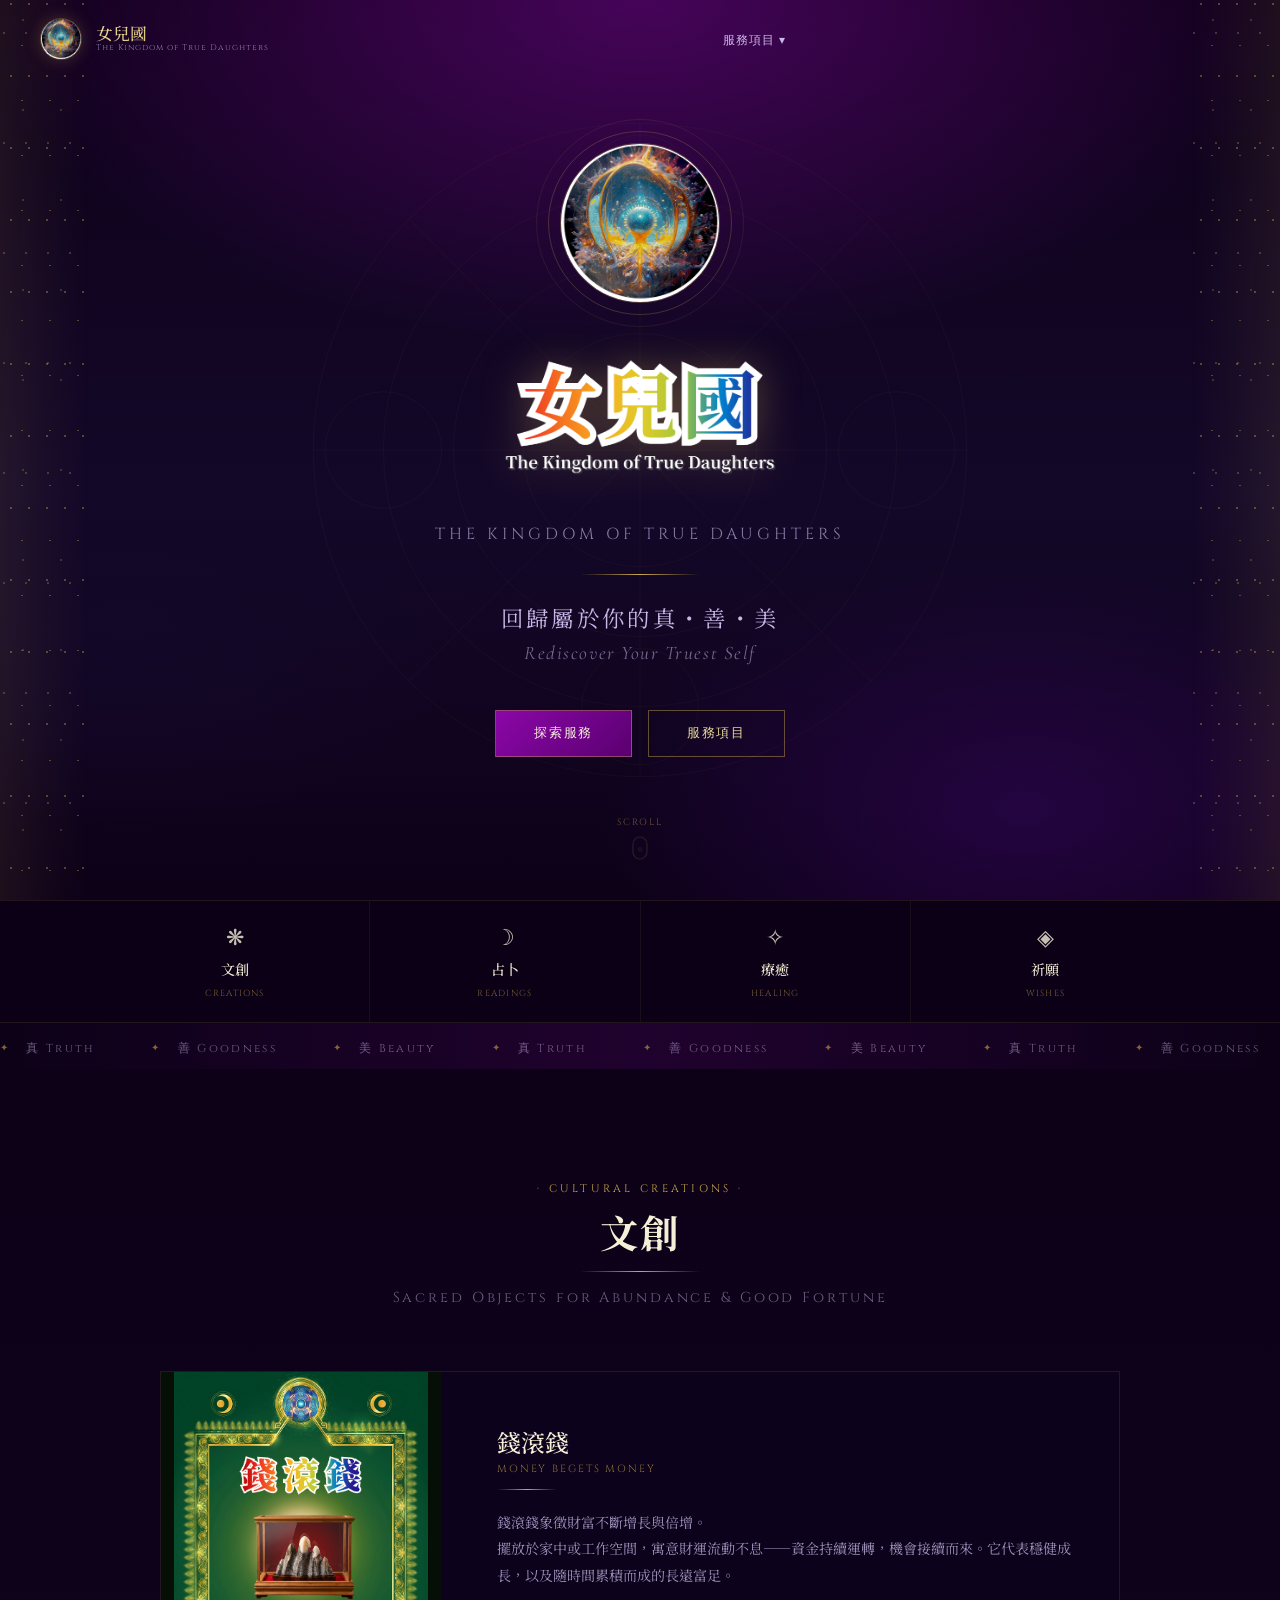
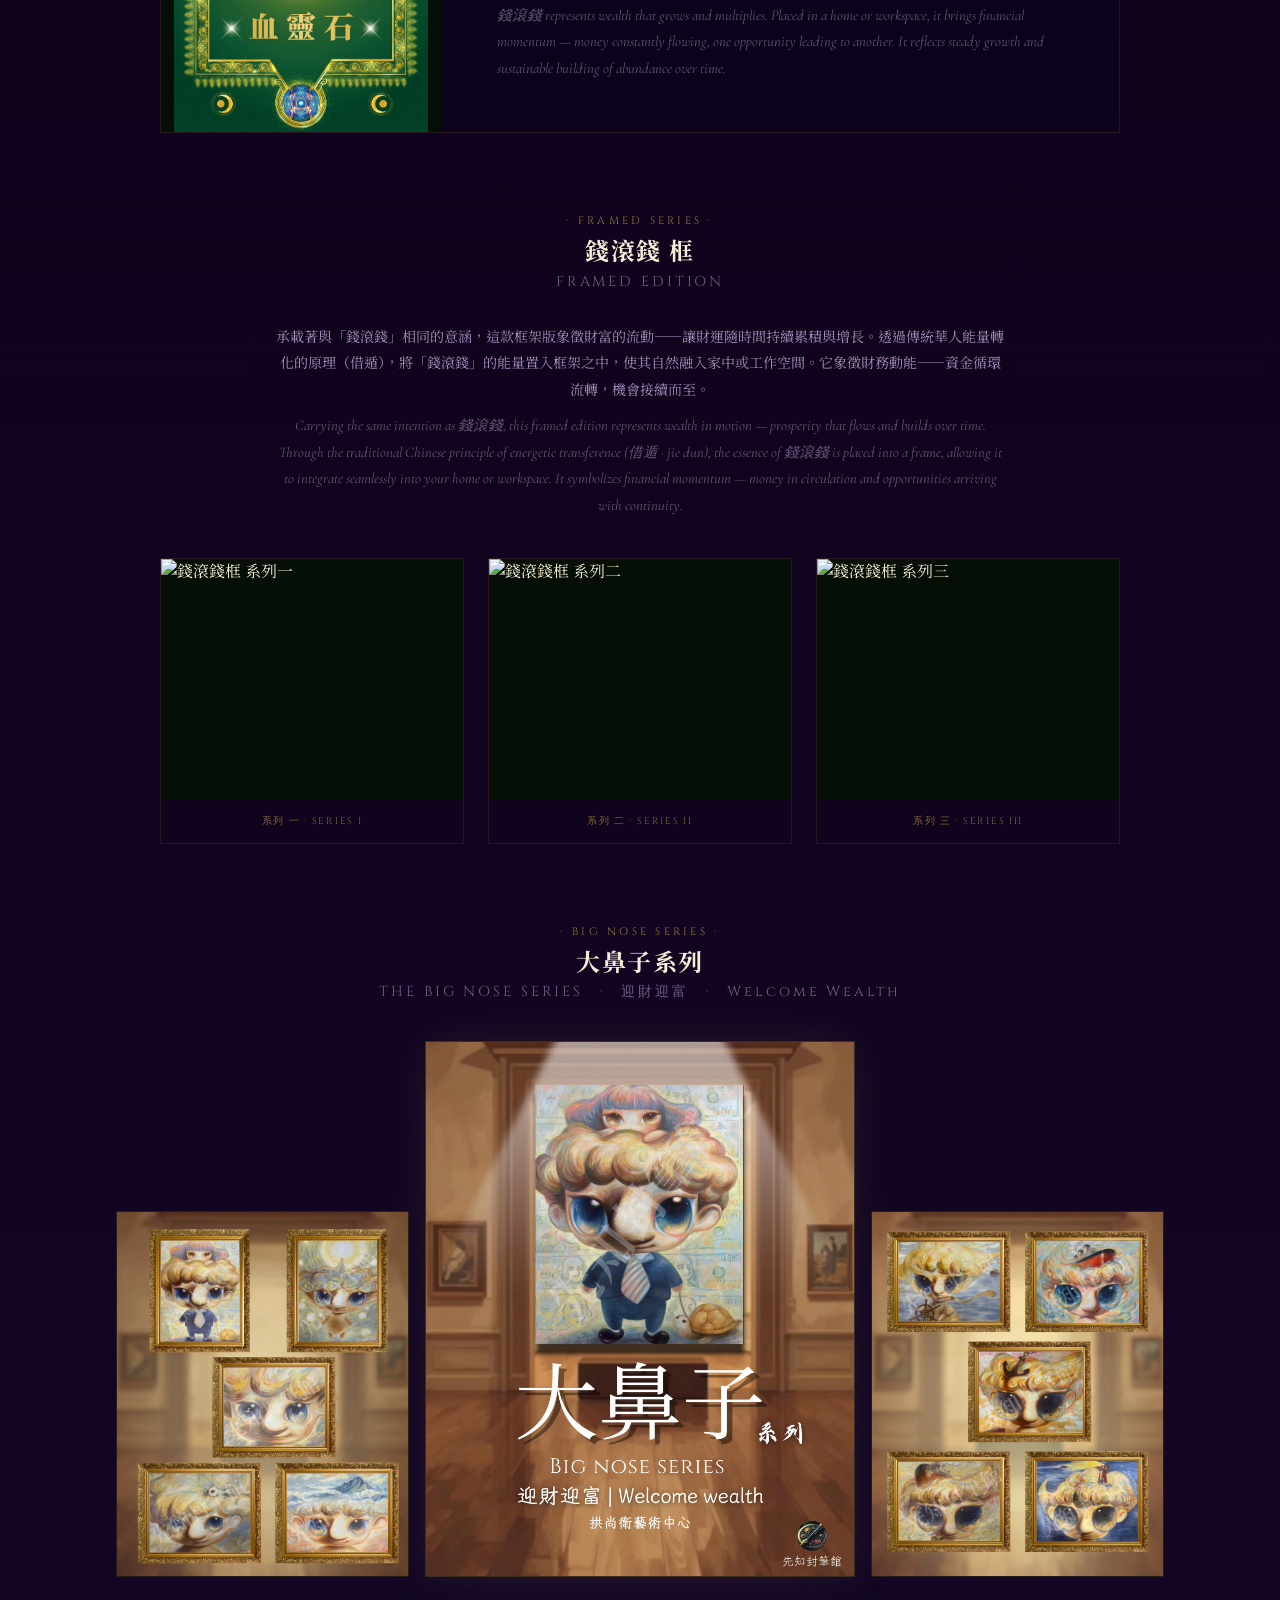
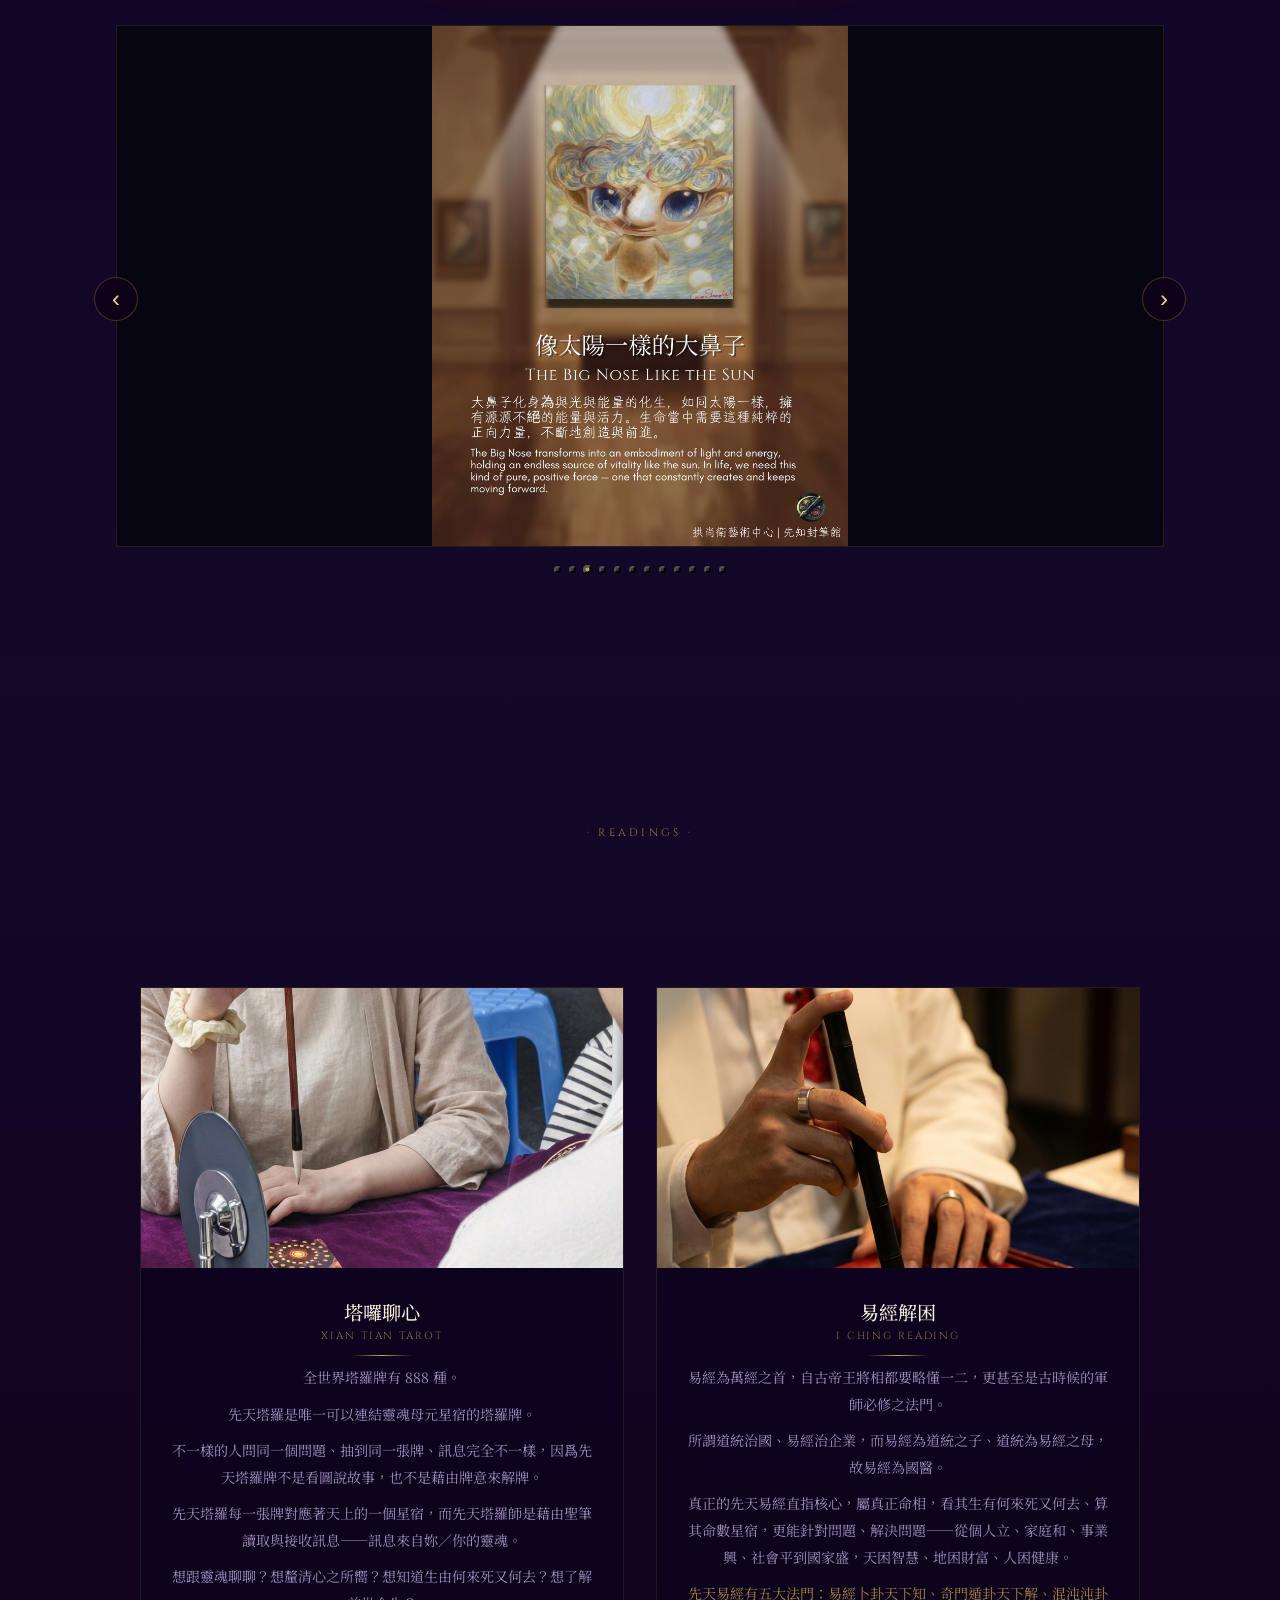
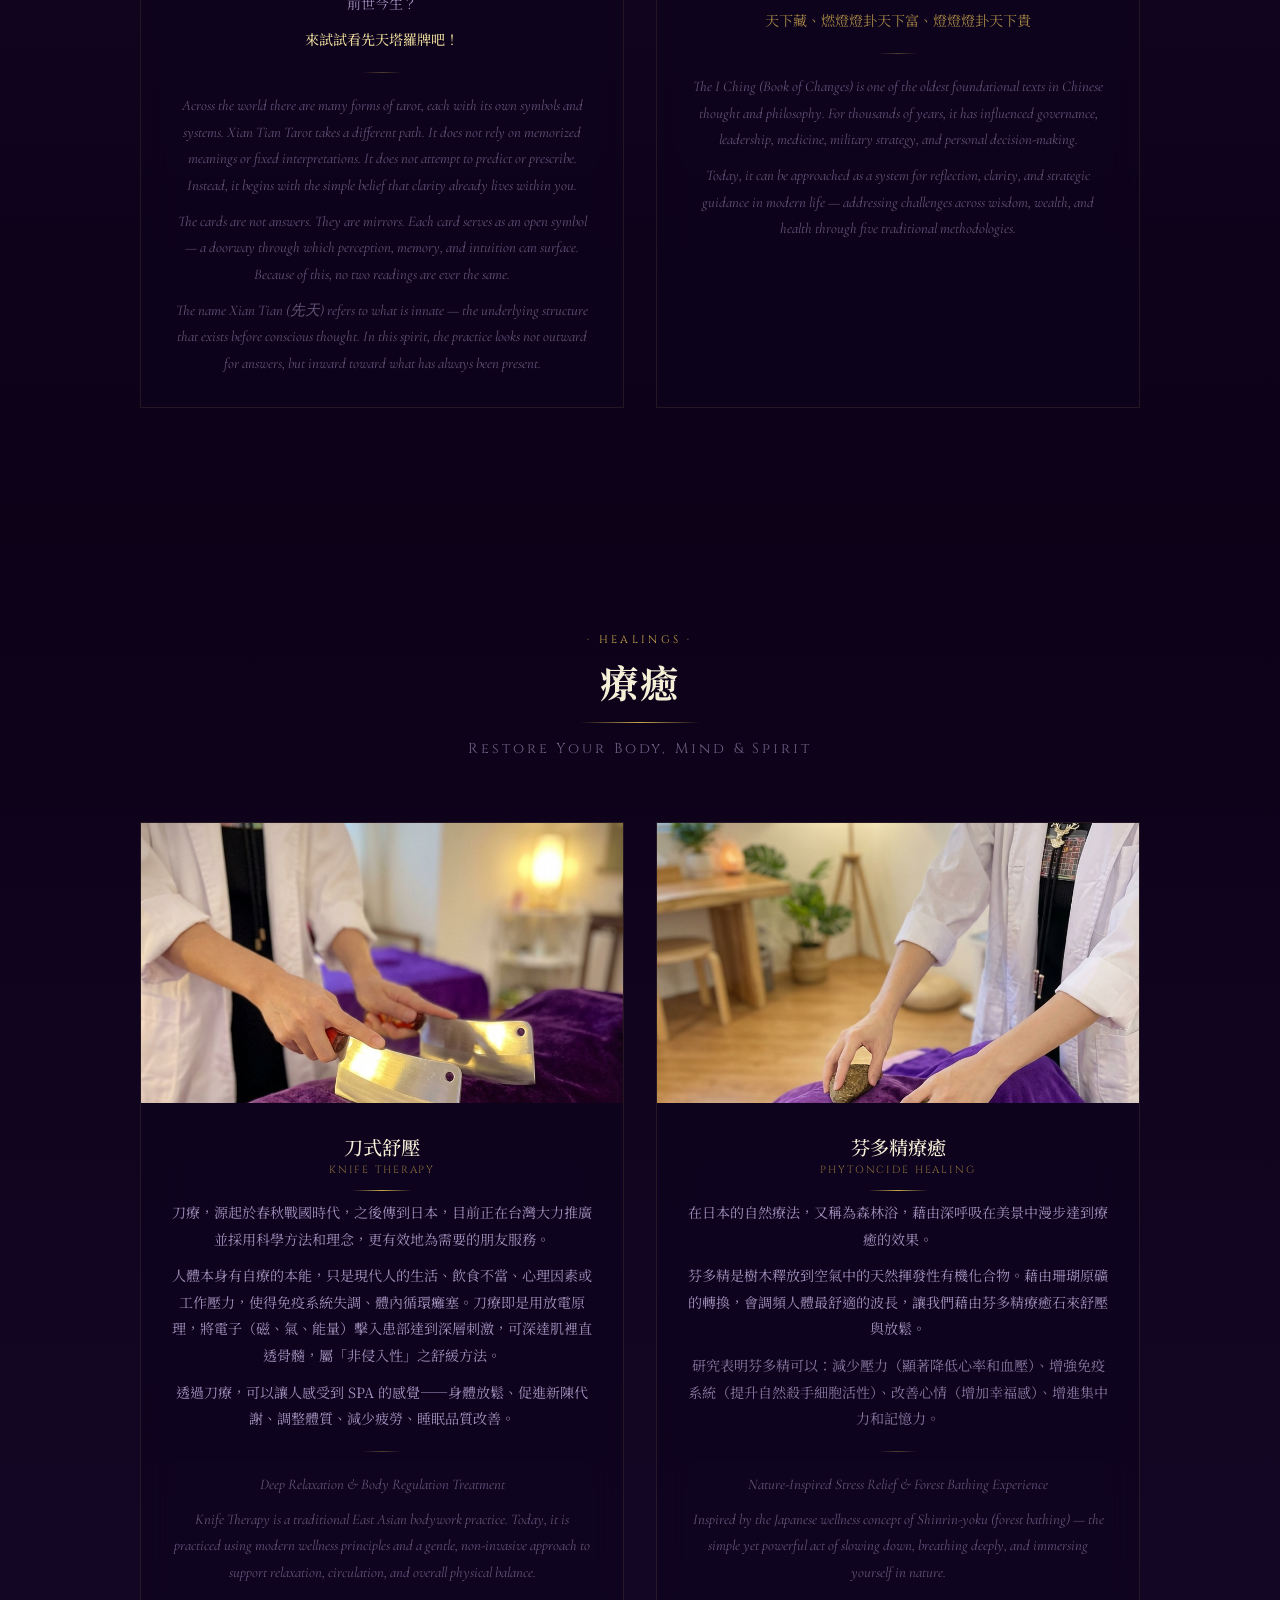
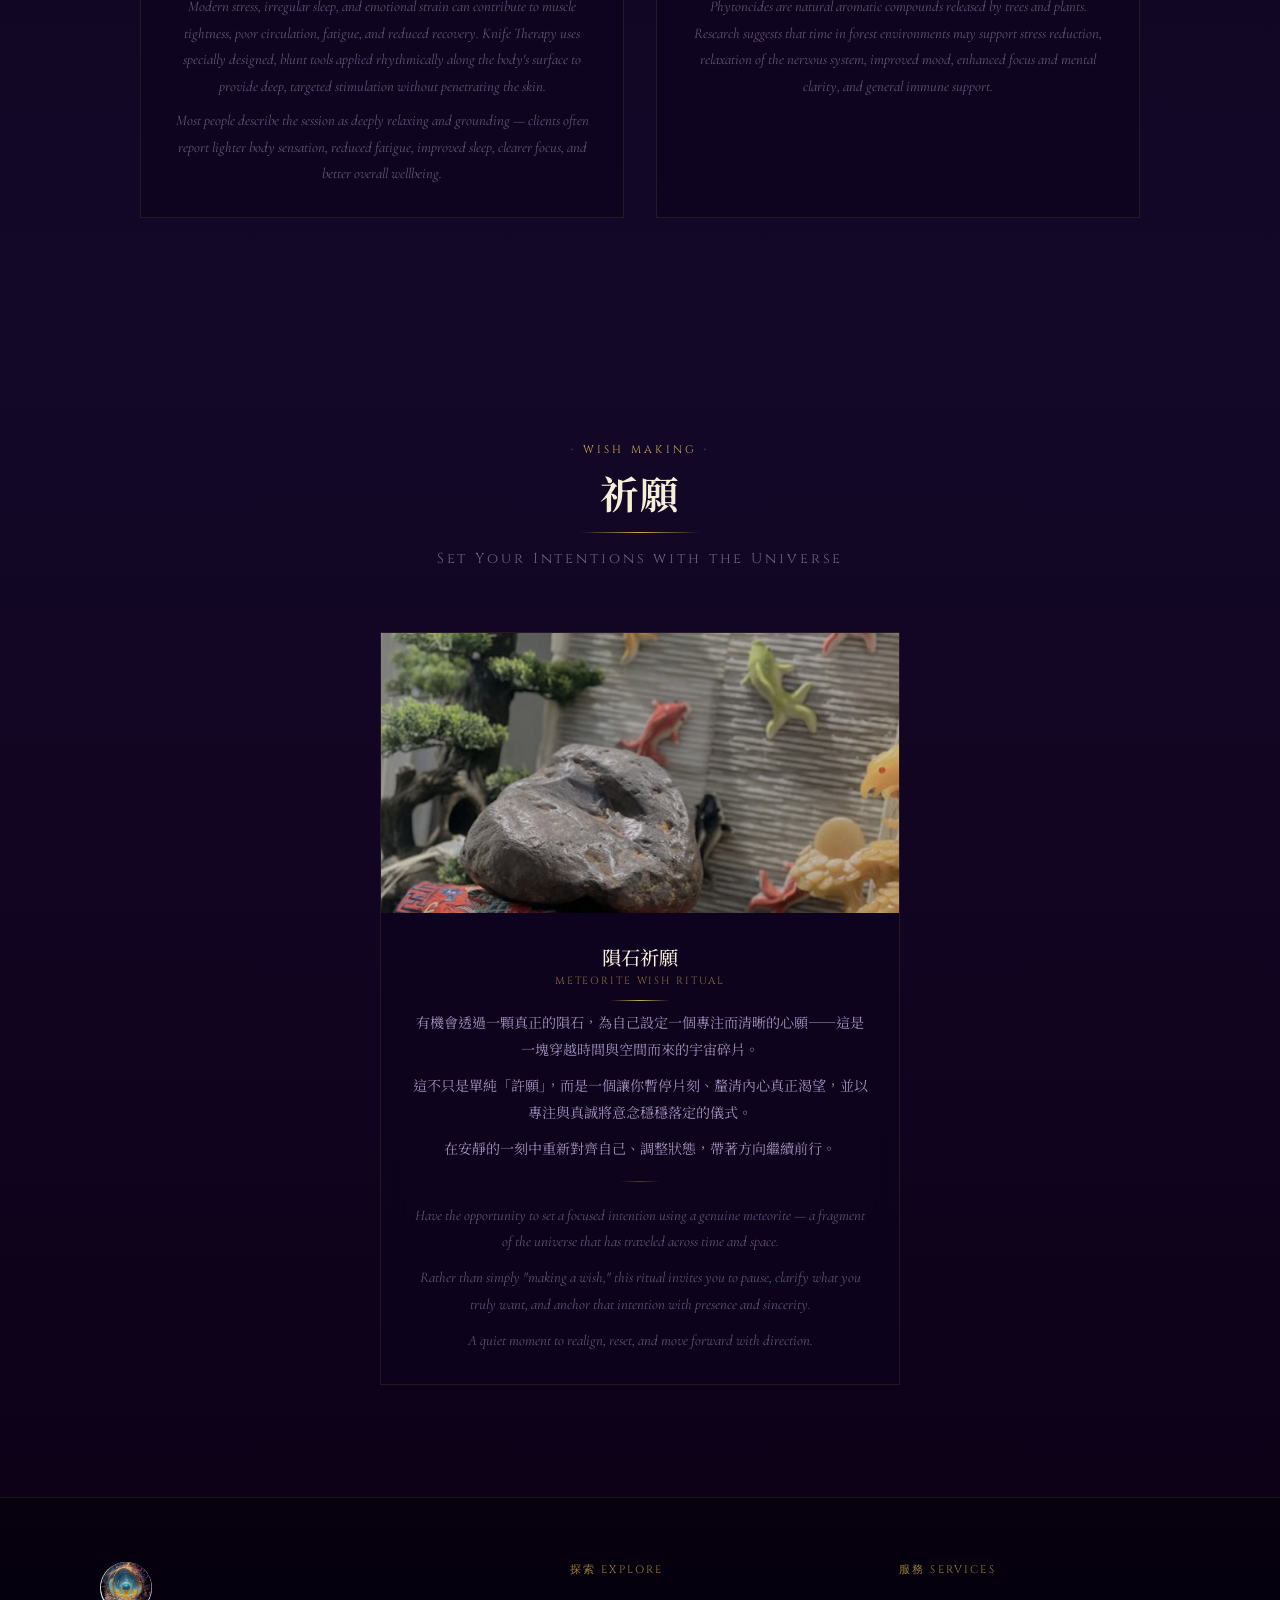
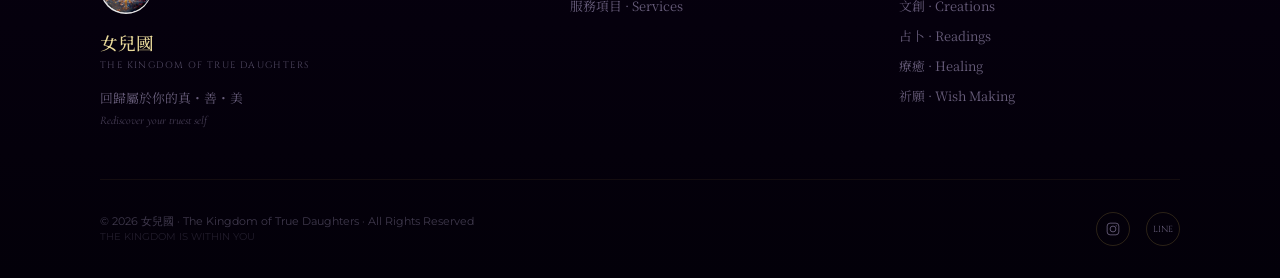
==== index.html @ ebf99407 "Initial commit — 女兒國 website v3 Single-page site with 文創, 占卜, 療癒, 祈願 sections. Includes brand assets" ====
<!DOCTYPE html>
<html lang="zh-Hant">
<head>
  <meta charset="UTF-8">
  <meta name="viewport" content="width=device-width, initial-scale=1.0">
  <title>女兒國 · The Kingdom of True Daughters</title>
  <meta name="description" content="女兒國 — 占卜・療癒・祈願・開運。回歸屬於你的真・善・美。">

  <link rel="preconnect" href="https://fonts.googleapis.com">
  <link rel="preconnect" href="https://fonts.gstatic.com" crossorigin>
  <link href="https://fonts.googleapis.com/css2?family=Cinzel:wght@400;600;700&family=Cormorant+Garamond:ital,wght@0,300;0,400;1,300;1,400;1,600&family=Montserrat:wght@300;400;500;600&family=Noto+Serif+TC:wght@300;400;500;700&display=swap" rel="stylesheet">

  <style>
    :root {
      --purple:     #8B07A8;
      --purple-dk:  #5A0070;
      --purple-mid: #2D0550;
      --gold:       #C9A84C;
      --gold-lt:    #E8D89A;
      --gold-glow:  #FFE066;
      --void:       #0D0118;
      --void-mid:   #140829;
      --void-lt:    #1E0F3A;
      --lavender:   #C9B8E8;
      --cream:      #F5EFD8;
    }
    *,*::before,*::after { box-sizing:border-box;margin:0;padding:0 }
    html { scroll-behavior:smooth }
    body { background:var(--void);color:var(--cream);font-family:'Montserrat','Noto Serif TC',sans-serif;overflow-x:hidden;-webkit-font-smoothing:antialiased }
    ::-webkit-scrollbar { width:5px }
    ::-webkit-scrollbar-track { background:var(--void) }
    ::-webkit-scrollbar-thumb { background:linear-gradient(to bottom,var(--purple),var(--gold));border-radius:3px }
    img { display:block;max-width:100% }
    a { color:inherit;text-decoration:none }

    /* ── TYPOGRAPHY ── */
    .f-cinzel    { font-family:'Cinzel',serif }
    .f-cormorant { font-family:'Cormorant Garamond',serif }
    .f-noto      { font-family:'Noto Serif TC',serif }
    .f-mont      { font-family:'Montserrat',sans-serif }

    .grad-gold {
      background:linear-gradient(135deg,#E8D89A 0%,#C9A84C 40%,#FFE066 70%,#C9A84C 100%);
      -webkit-background-clip:text;-webkit-text-fill-color:transparent;background-clip:text
    }

    /* ── DIVIDERS ── */
    .div-gold    { width:120px;height:1px;background:linear-gradient(90deg,transparent,var(--gold),transparent);margin:1rem auto }
    .div-gold-sm { width:60px;height:1px;background:linear-gradient(90deg,transparent,var(--gold),transparent);margin:.5rem auto }

    /* ── SCROLL REVEAL ── */
    .reveal { opacity:0;transform:translateY(28px);transition:opacity .75s ease,transform .75s ease }
    .reveal.vis { opacity:1;transform:none }
    .d1{transition-delay:.1s}.d2{transition-delay:.2s}.d3{transition-delay:.3s}
    .d4{transition-delay:.4s}.d5{transition-delay:.5s}

    /* ══════════════════════════════════
       NAVBAR
    ══════════════════════════════════ */
    #nav {
      position:fixed;top:0;left:0;right:0;z-index:200;
      padding:1.1rem 2.5rem;
      display:flex;align-items:center;justify-content:space-between;
      transition:background .4s,backdrop-filter .4s,border-color .4s;
      border-bottom:1px solid transparent
    }
    #nav.scrolled {
      background:rgba(13,1,24,.92);
      backdrop-filter:blur(22px);
      border-color:rgba(201,168,76,.18)
    }
    .nav-logo { display:flex;align-items:center;gap:.9rem }
    .nav-logo img.logo-mark {
      width:42px;height:42px;border-radius:50%;
      border:1px solid rgba(201,168,76,.35);
      box-shadow:0 0 16px rgba(201,168,76,.25);
      object-fit:cover
    }
    .nav-logo-text { display:flex;flex-direction:column;line-height:1.15 }
    .nav-logo-zh {
      font-family:'Noto Serif TC',serif;font-size:1.05rem;font-weight:500;
      background:linear-gradient(135deg,#E8D89A,#C9A84C);
      -webkit-background-clip:text;-webkit-text-fill-color:transparent;background-clip:text
    }
    .nav-logo-en { font-family:'Cinzel',serif;font-size:.52rem;letter-spacing:.12em;color:rgba(201,184,232,.65) }
    .nav-links { display:flex;align-items:center;gap:2.2rem }
    .nav-link {
      font-family:'Cinzel',serif;font-size:.72rem;letter-spacing:.1em;
      color:var(--lavender);position:relative;transition:color .3s
    }
    .nav-link::after {
      content:'';position:absolute;bottom:-3px;left:0;width:0;height:1px;
      background:var(--gold);transition:width .3s
    }
    .nav-link:hover { color:var(--gold-lt) }
    .nav-link:hover::after { width:100% }

    /* Dropdown */
    .nav-dropdown { position:relative }
    .nav-dropdown-menu {
      position:absolute;top:calc(100% + 1rem);left:50%;transform:translateX(-50%);
      background:rgba(13,1,24,.97);backdrop-filter:blur(24px);
      border:1px solid rgba(201,168,76,.18);
      padding:.6rem 0;min-width:200px;
      opacity:0;pointer-events:none;
      transition:opacity .25s,transform .25s;
      transform:translateX(-50%) translateY(-8px)
    }
    .nav-dropdown:hover .nav-dropdown-menu {
      opacity:1;pointer-events:all;
      transform:translateX(-50%) translateY(0)
    }
    .nav-dropdown-item {
      display:block;padding:.55rem 1.4rem;
      font-family:'Noto Serif TC',serif;font-size:.8rem;
      color:rgba(201,184,232,.7);
      transition:color .2s,background .2s
    }
    .nav-dropdown-item:hover { color:var(--gold-lt);background:rgba(201,168,76,.06) }
    .nav-dropdown-item .dd-en {
      font-family:'Cinzel',serif;font-size:.55rem;letter-spacing:.1em;
      color:rgba(201,168,76,.5);display:block;margin-top:.1rem
    }

    .nav-cta {
      font-family:'Cinzel',serif;font-size:.72rem;letter-spacing:.1em;
      border:1px solid rgba(201,168,76,.45);
      padding:.45rem 1.25rem;color:var(--gold-lt);
      transition:background .3s,box-shadow .3s
    }
    .nav-cta:hover { background:rgba(201,168,76,.12);box-shadow:0 0 18px rgba(201,168,76,.18) }
    .hamburger { display:none;flex-direction:column;gap:5px;cursor:pointer;padding:4px }
    .hamburger span { width:24px;height:1.5px;background:var(--lavender);transition:all .3s }
    .mobile-nav {
      display:none;position:fixed;inset:0;z-index:190;
      background:rgba(13,1,24,.97);backdrop-filter:blur(30px);
      flex-direction:column;align-items:center;justify-content:center;gap:2rem;
      opacity:0;transition:opacity .4s
    }
    .mobile-nav.open { opacity:1 }
    .mobile-nav .nav-link { font-size:1.05rem }

    /* ══════════════════════════════════
       HERO
    ══════════════════════════════════ */
    #hero {
      position:relative;min-height:100vh;
      display:flex;align-items:center;justify-content:center;
      overflow:hidden
    }
    #hero-canvas { position:absolute;inset:0;width:100%;height:100%;z-index:0 }
    .hero-bg {
      position:absolute;inset:0;z-index:1;
      background:
        radial-gradient(ellipse 80% 60% at 50% 0%,   rgba(139,7,168,.45) 0%,transparent 65%),
        radial-gradient(ellipse 60% 50% at 80% 90%,   rgba(45,5,80,.7)   0%,transparent 55%),
        radial-gradient(ellipse 50% 40% at 10% 70%,   rgba(20,8,41,.9)   0%,transparent 55%),
        linear-gradient(180deg,#0D0118 0%,#140829 55%,#0D0118 100%)
    }
    .hero-ring {
      position:absolute;inset:0;z-index:2;
      display:flex;align-items:center;justify-content:center;pointer-events:none
    }
    .hero-ring svg { opacity:.07;animation:slowRotate 60s linear infinite }
    @keyframes slowRotate { to { transform:rotate(360deg) } }

    .hero-content {
      position:relative;z-index:3;text-align:center;
      padding:2rem 1.5rem;max-width:800px
    }
    .hero-logo-wrap {
      position:relative;display:inline-block;
      margin-bottom:2rem;
      animation:float 7s ease-in-out infinite
    }
    @keyframes float { 0%,100%{transform:translateY(0)} 50%{transform:translateY(-14px)} }
    .hero-logo-wrap img.hero-orb {
      width:160px;height:160px;border-radius:50%;
      border:1px solid rgba(201,168,76,.35);
      object-fit:cover;
      animation:logoGlow 3.5s ease-in-out infinite alternate
    }
    @keyframes logoGlow {
      from { filter:drop-shadow(0 0 18px rgba(201,168,76,.4)) drop-shadow(0 0 40px rgba(139,7,168,.3)) }
      to   { filter:drop-shadow(0 0 40px rgba(201,168,76,.75)) drop-shadow(0 0 80px rgba(139,7,168,.5)) }
    }
    .hero-logo-ring {
      position:absolute;inset:-12px;border-radius:50%;
      border:1px solid rgba(201,168,76,.25);
      animation:ringPulse 3.5s ease-in-out infinite
    }
    .hero-logo-ring2 {
      position:absolute;inset:-24px;border-radius:50%;
      border:1px solid rgba(201,168,76,.1);
      animation:ringPulse 3.5s ease-in-out infinite .8s
    }
    @keyframes ringPulse {
      0%,100%{opacity:.4;transform:scale(1)}
      50%{opacity:1;transform:scale(1.03)}
    }

    /* Logo text image replacing typed text */
    .hero-logo-text-img {
      display:block;margin:0 auto 1rem;
      max-width:300px;width:90%;
      filter:drop-shadow(0 0 20px rgba(201,168,76,.35));
      animation:logoGlowImg 3.5s ease-in-out infinite alternate
    }
    @keyframes logoGlowImg {
      from { filter:drop-shadow(0 0 10px rgba(201,168,76,.3)) }
      to   { filter:drop-shadow(0 0 28px rgba(201,168,76,.65)) drop-shadow(0 0 50px rgba(139,7,168,.35)) }
    }

    .hero-en {
      font-family:'Cinzel',serif;font-size:clamp(.7rem,1.8vw,1rem);
      letter-spacing:.25em;color:rgba(201,184,232,.65);
      text-transform:uppercase;margin-bottom:1.8rem
    }
    .hero-divider { margin:0 auto 1.6rem }
    .hero-tagline-zh {
      font-family:'Noto Serif TC',serif;font-size:clamp(1rem,2.5vw,1.4rem);
      font-weight:400;color:var(--lavender);letter-spacing:.15em;margin-bottom:.5rem
    }
    .hero-tagline-en {
      font-family:'Cormorant Garamond',serif;font-style:italic;
      font-size:clamp(.9rem,2vw,1.2rem);
      color:rgba(201,184,232,.55);letter-spacing:.08em;margin-bottom:2.8rem
    }
    .hero-btns { display:flex;gap:1rem;justify-content:center;flex-wrap:wrap }
    .btn-primary {
      font-family:'Cinzel',serif;font-size:.8rem;letter-spacing:.12em;
      padding:.9rem 2.4rem;cursor:pointer;
      background:linear-gradient(135deg,var(--purple),var(--purple-dk));
      border:1px solid rgba(201,168,76,.4);color:var(--cream);
      position:relative;overflow:hidden;
      transition:box-shadow .3s,transform .2s
    }
    .btn-primary::before {
      content:'';position:absolute;inset:0;
      background:linear-gradient(135deg,rgba(201,168,76,.22),transparent);
      opacity:0;transition:opacity .3s
    }
    .btn-primary:hover::before { opacity:1 }
    .btn-primary:hover { box-shadow:0 0 35px rgba(139,7,168,.55),0 0 70px rgba(139,7,168,.2);transform:translateY(-2px) }
    .btn-outline {
      font-family:'Cinzel',serif;font-size:.8rem;letter-spacing:.12em;
      padding:.9rem 2.4rem;cursor:pointer;
      background:transparent;border:1px solid rgba(201,168,76,.45);color:var(--gold-lt);
      transition:background .3s,border-color .3s,box-shadow .3s,transform .2s
    }
    .btn-outline:hover {
      background:rgba(201,168,76,.1);border-color:rgba(201,168,76,.8);
      box-shadow:0 0 22px rgba(201,168,76,.2);transform:translateY(-2px)
    }
    .scroll-cue {
      position:absolute;bottom:2.5rem;left:50%;transform:translateX(-50%);z-index:3;
      display:flex;flex-direction:column;align-items:center;gap:.5rem;
      animation:scrollFade 2s ease-in-out infinite
    }
    @keyframes scrollFade { 0%,100%{opacity:.3;transform:translateX(-50%) translateY(0)} 50%{opacity:.8;transform:translateX(-50%) translateY(6px)} }
    .scroll-cue span { font-family:'Cinzel',serif;font-size:.58rem;letter-spacing:.2em;color:rgba(201,168,76,.5) }

    /* ══════════════════════════════════
       QUICK-JUMP NAV
    ══════════════════════════════════ */
    #quick-nav {
      background:rgba(13,1,24,.95);
      backdrop-filter:blur(20px);
      border-top:1px solid rgba(201,168,76,.12);
      border-bottom:1px solid rgba(201,168,76,.12);
      padding:0
    }
    .quick-nav-inner {
      display:flex;align-items:stretch;max-width:1080px;margin:0 auto;
    }
    .quick-nav-item {
      flex:1;display:flex;flex-direction:column;align-items:center;justify-content:center;
      padding:1.4rem 1rem;gap:.5rem;
      border-right:1px solid rgba(201,168,76,.08);
      transition:background .3s;cursor:pointer;
      position:relative;overflow:hidden
    }
    .quick-nav-item:last-child { border-right:none }
    .quick-nav-item::after {
      content:'';position:absolute;bottom:0;left:50%;transform:translateX(-50%);
      width:0;height:2px;background:var(--gold);transition:width .35s
    }
    .quick-nav-item:hover { background:rgba(201,168,76,.05) }
    .quick-nav-item:hover::after { width:60% }
    .qn-icon { font-size:1.4rem;opacity:.8 }
    .qn-zh {
      font-family:'Noto Serif TC',serif;font-size:.88rem;font-weight:500;
      color:var(--cream)
    }
    .qn-en {
      font-family:'Cinzel',serif;font-size:.55rem;letter-spacing:.14em;
      color:rgba(201,168,76,.55)
    }

    /* ══════════════════════════════════
       MARQUEE
    ══════════════════════════════════ */
    .marquee-wrap {
      overflow:hidden;
      background:linear-gradient(90deg,var(--void),rgba(139,7,168,.15),var(--void));
      padding:.85rem 0
    }
    .marquee-inner {
      display:inline-flex;gap:3.5rem;white-space:nowrap;
      animation:marquee 35s linear infinite
    }
    @keyframes marquee { 0%{transform:translateX(0)} 100%{transform:translateX(-50%)} }
    .marquee-item {
      font-family:'Cinzel',serif;font-size:.72rem;letter-spacing:.2em;
      color:rgba(201,184,232,.5);display:flex;align-items:center;gap:1rem
    }
    .marquee-item .m-star { color:var(--gold);opacity:.6;font-size:.65rem }

    /* ══════════════════════════════════
       SECTION HEADERS (shared)
    ══════════════════════════════════ */
    .section-label {
      font-family:'Cinzel',serif;font-size:.68rem;letter-spacing:.3em;
      color:var(--gold);opacity:.7;text-transform:uppercase;margin-bottom:.8rem
    }
    .section-zh {
      font-family:'Noto Serif TC',serif;font-weight:700;
      font-size:clamp(1.6rem,3.5vw,2.4rem);letter-spacing:.06em;
      color:var(--cream);line-height:1.2
    }
    .section-en {
      font-family:'Cinzel',serif;font-size:clamp(.75rem,1.5vw,.9rem);
      letter-spacing:.2em;color:rgba(201,184,232,.5);margin-top:.4rem
    }
    .section-desc {
      font-family:'Noto Serif TC',serif;font-size:1rem;line-height:1.9;
      color:rgba(201,184,232,.88);max-width:580px;margin:1.8rem auto 0
    }

    /* ══════════════════════════════════
       ABOUT / PHILOSOPHY
    ══════════════════════════════════ */
    #about {
      position:relative;padding:7rem 2rem;
      background:linear-gradient(180deg,var(--void) 0%,var(--void-mid) 50%,var(--void) 100%)
    }
    .phil-geo { position:absolute;inset:0;pointer-events:none;overflow:hidden;opacity:.04 }
    .phil-geo svg { width:100%;height:100% }
    .phil-pillars {
      display:grid;grid-template-columns:repeat(3,1fr);
      gap:2rem;max-width:960px;margin:4rem auto 0
    }
    .pillar {
      text-align:center;padding:2.5rem 1.8rem;
      background:rgba(20,8,41,.55);backdrop-filter:blur(18px);
      border:1px solid rgba(201,168,76,.12);
      transition:transform .35s,border-color .35s,box-shadow .35s
    }
    .pillar:hover {
      transform:translateY(-8px);
      border-color:rgba(201,168,76,.35);
      box-shadow:0 24px 60px rgba(139,7,168,.25),0 0 30px rgba(201,168,76,.08)
    }
    .pillar-char {
      font-family:'Noto Serif TC',serif;font-size:3.2rem;font-weight:700;
      background:linear-gradient(135deg,#E8D89A,#C9A84C,#FFE066);
      -webkit-background-clip:text;-webkit-text-fill-color:transparent;background-clip:text;
      margin-bottom:1rem;line-height:1
    }
    .pillar-zh { font-family:'Noto Serif TC',serif;font-size:1rem;font-weight:500;color:var(--cream);margin-bottom:.25rem }
    .pillar-en { font-family:'Cinzel',serif;font-size:.68rem;letter-spacing:.18em;color:rgba(201,168,76,.65);margin-bottom:1.2rem }
    .pillar-desc { font-family:'Noto Serif TC',serif;font-size:.9rem;line-height:1.85;color:rgba(201,184,232,.82) }

    /* ══════════════════════════════════
       SERVICES (Accordion)
    ══════════════════════════════════ */
    #services {
      padding:7rem 2rem;
      background:linear-gradient(180deg,var(--void) 0%,rgba(20,8,41,.7) 100%)
    }
    .services-grid {
      display:grid;grid-template-columns:repeat(2,1fr);
      gap:1.5rem;max-width:1000px;margin:4rem auto 0
    }
    .service-cat {
      background:rgba(14,4,30,.65);
      backdrop-filter:blur(20px);
      border:1px solid rgba(201,168,76,.12);
      overflow:hidden;
      transition:border-color .35s,box-shadow .35s
    }
    .service-cat.open { border-color:rgba(201,168,76,.3);box-shadow:0 20px 50px rgba(139,7,168,.2) }
    .service-cat-header {
      display:flex;align-items:center;gap:1.2rem;
      padding:1.8rem 2rem;cursor:pointer;
      transition:background .3s
    }
    .service-cat-header:hover { background:rgba(201,168,76,.04) }
    .service-cat-icon {
      width:54px;height:54px;flex-shrink:0;border-radius:50%;
      background:linear-gradient(135deg,rgba(139,7,168,.3),rgba(20,8,41,.8));
      border:1px solid rgba(201,168,76,.25);
      display:flex;align-items:center;justify-content:center;
      font-size:1.5rem;
      transition:transform .35s,box-shadow .35s
    }
    .service-cat.open .service-cat-icon { transform:scale(1.08);box-shadow:0 0 18px rgba(201,168,76,.25) }
    .service-cat-labels { flex:1 }
    .service-cat-zh { font-family:'Noto Serif TC',serif;font-size:1.1rem;font-weight:500;color:var(--cream);margin-bottom:.15rem }
    .service-cat-en { font-family:'Cinzel',serif;font-size:.62rem;letter-spacing:.15em;color:rgba(201,168,76,.6) }
    .service-arrow {
      font-size:.8rem;color:rgba(201,168,76,.5);
      transition:transform .35s
    }
    .service-cat.open .service-arrow { transform:rotate(180deg) }
    .service-cat-body {
      max-height:0;overflow:hidden;
      transition:max-height .45s cubic-bezier(.4,0,.2,1),padding .35s
    }
    .service-cat.open .service-cat-body { max-height:600px }
    .service-cat-body-inner {
      padding:0 2rem 2rem;
      border-top:1px solid rgba(201,168,76,.08)
    }
    .service-items { display:flex;flex-direction:column;gap:1.1rem;padding-top:1.4rem }
    .service-item {
      display:flex;align-items:flex-start;gap:1rem;
      padding:1.1rem 1.2rem;
      background:rgba(20,8,41,.5);
      border:1px solid rgba(201,168,76,.07);
      transition:border-color .3s,transform .3s
    }
    .service-item:hover { border-color:rgba(201,168,76,.2);transform:translateX(4px) }
    .service-item-dot {
      width:8px;height:8px;border-radius:50%;
      background:var(--gold);opacity:.6;margin-top:.35rem;flex-shrink:0
    }
    .service-item-zh { font-family:'Noto Serif TC',serif;font-size:.92rem;font-weight:500;color:var(--cream);margin-bottom:.2rem }
    .service-item-en { font-family:'Cinzel',serif;font-size:.58rem;letter-spacing:.12em;color:rgba(201,168,76,.55);margin-bottom:.5rem }
    .service-item-desc { font-family:'Noto Serif TC',serif;font-size:.8rem;line-height:1.8;color:rgba(201,184,232,.65) }

    /* ══════════════════════════════════
       EVENTS SECTION
    ══════════════════════════════════ */
    #events {
      padding:7rem 2rem;
      background:linear-gradient(180deg,rgba(13,1,24,1) 0%,rgba(20,8,41,.8) 100%)
    }
    .events-grid {
      display:grid;grid-template-columns:repeat(3,1fr);
      gap:1.5rem;max-width:1080px;margin:4rem auto 0
    }
    .event-card {
      background:rgba(20,8,41,.55);backdrop-filter:blur(18px);
      border:1px solid rgba(201,168,76,.12);overflow:hidden;
      transition:transform .35s,border-color .35s,box-shadow .35s
    }
    .event-card:hover { transform:translateY(-8px);border-color:rgba(201,168,76,.36);box-shadow:0 24px 60px rgba(139,7,168,.25) }
    .event-img {
      height:180px;position:relative;overflow:hidden;
      display:flex;align-items:center;justify-content:center
    }
    .event-img-bg { position:absolute;inset:0;transition:transform .5s ease }
    .event-card:hover .event-img-bg { transform:scale(1.06) }
    .event-img-overlay {
      position:absolute;inset:0;
      background:linear-gradient(180deg,transparent 40%,rgba(13,1,24,.9) 100%)
    }
    .event-date-badge {
      position:absolute;top:1rem;left:1rem;z-index:2;
      background:rgba(139,7,168,.75);backdrop-filter:blur(10px);
      border:1px solid rgba(201,168,76,.3);
      padding:.4rem .8rem;text-align:center
    }
    .event-date-day { font-family:'Cinzel',serif;font-size:1.4rem;font-weight:700;color:var(--gold-lt);line-height:1 }
    .event-date-mon { font-family:'Cinzel',serif;font-size:.58rem;letter-spacing:.15em;color:rgba(201,184,232,.8) }
    .event-tag {
      position:absolute;top:1rem;right:1rem;z-index:2;
      background:rgba(201,168,76,.2);backdrop-filter:blur(10px);
      border:1px solid rgba(201,168,76,.35);
      font-family:'Cinzel',serif;font-size:.58rem;letter-spacing:.1em;
      color:var(--gold-lt);padding:.3rem .7rem
    }
    .event-body { padding:1.5rem }
    .event-zh { font-family:'Noto Serif TC',serif;font-size:1rem;font-weight:500;color:var(--cream);margin-bottom:.2rem }
    .event-en { font-family:'Cinzel',serif;font-size:.62rem;letter-spacing:.12em;color:rgba(201,168,76,.6);margin-bottom:.9rem }
    .event-detail { font-family:'Noto Serif TC',serif;font-size:.8rem;color:rgba(201,184,232,.6);line-height:1.7;margin-bottom:1.2rem }
    .event-meta { display:flex;align-items:center;justify-content:space-between }
    .event-type { font-family:'Cinzel',serif;font-size:.6rem;letter-spacing:.12em;color:var(--gold);opacity:.7 }
    .event-register {
      font-family:'Cinzel',serif;font-size:.62rem;letter-spacing:.1em;
      color:var(--gold-lt);border:1px solid rgba(201,168,76,.35);padding:.35rem .9rem;
      transition:background .3s,box-shadow .3s
    }
    .event-register:hover { background:rgba(201,168,76,.12);box-shadow:0 0 14px rgba(201,168,76,.15) }

    /* ══════════════════════════════════
       WISDOM LIBRARY
    ══════════════════════════════════ */
    #library {
      padding:7rem 2rem;
      background:linear-gradient(180deg,var(--void) 0%,var(--void-mid) 100%)
    }
    .library-grid {
      display:grid;grid-template-columns:repeat(3,1fr);
      gap:1.5rem;max-width:1080px;margin:4rem auto 0
    }
    .article-card {
      background:rgba(14,4,30,.65);backdrop-filter:blur(18px);
      border:1px solid rgba(201,168,76,.1);overflow:hidden;
      transition:transform .35s,border-color .35s,box-shadow .35s
    }
    .article-card:hover { transform:translateY(-8px);border-color:rgba(201,168,76,.35);box-shadow:0 24px 60px rgba(139,7,168,.22) }
    .article-img { height:160px;position:relative;overflow:hidden }
    .article-img-bg { position:absolute;inset:0;transition:transform .5s }
    .article-card:hover .article-img-bg { transform:scale(1.06) }
    .article-overlay {
      position:absolute;inset:0;
      background:linear-gradient(180deg,transparent 30%,rgba(13,1,24,.85) 100%)
    }
    .article-cat {
      position:absolute;bottom:.8rem;left:.9rem;z-index:2;
      font-family:'Cinzel',serif;font-size:.58rem;letter-spacing:.12em;
      color:var(--gold);border-left:2px solid var(--gold);padding-left:.5rem
    }
    .article-body { padding:1.4rem }
    .article-zh { font-family:'Noto Serif TC',serif;font-size:.95rem;font-weight:500;color:var(--cream);margin-bottom:.2rem;line-height:1.4 }
    .article-en { font-family:'Cinzel',serif;font-size:.6rem;letter-spacing:.1em;color:rgba(201,168,76,.55);margin-bottom:.8rem }
    .article-excerpt { font-family:'Noto Serif TC',serif;font-size:.8rem;line-height:1.78;color:rgba(201,184,232,.6);margin-bottom:1.1rem }
    .article-footer { display:flex;align-items:center;justify-content:space-between }
    .article-date { font-family:'Montserrat',sans-serif;font-size:.65rem;color:rgba(201,184,232,.4) }
    .article-read {
      font-family:'Cinzel',serif;font-size:.62rem;letter-spacing:.1em;
      color:var(--gold);display:flex;align-items:center;gap:.3rem;transition:gap .3s
    }
    .article-card:hover .article-read { gap:.6rem }

    /* ══════════════════════════════════
       TESTIMONIALS
    ══════════════════════════════════ */
    #community {
      padding:7rem 2rem;
      background:linear-gradient(180deg,var(--void-mid) 0%,var(--void) 100%);
      position:relative;overflow:hidden
    }
    .community-bg-glow {
      position:absolute;top:50%;left:50%;transform:translate(-50%,-50%);
      width:800px;height:800px;border-radius:50%;
      background:radial-gradient(circle,rgba(139,7,168,.12) 0%,transparent 70%);
      pointer-events:none
    }
    .testimonials {
      display:grid;grid-template-columns:repeat(2,1fr);
      gap:2rem;max-width:900px;margin:4rem auto 0
    }
    .testi-card {
      padding:2.5rem;
      background:rgba(20,8,41,.6);backdrop-filter:blur(20px);
      border:1px solid rgba(201,168,76,.1);position:relative
    }
    .testi-quote {
      position:absolute;top:1.2rem;left:1.5rem;
      font-family:'Cormorant Garamond',serif;font-size:5rem;
      color:rgba(201,168,76,.15);line-height:1;pointer-events:none
    }
    .testi-text { font-family:'Noto Serif TC',serif;font-size:.9rem;line-height:1.9;color:rgba(201,184,232,.8);margin-bottom:1.5rem;position:relative;z-index:1 }
    .testi-author { display:flex;align-items:center;gap:.8rem }
    .testi-dot { width:28px;height:28px;border-radius:50%;background:linear-gradient(135deg,var(--purple),var(--gold));opacity:.6 }
    .testi-name { font-family:'Noto Serif TC',serif;font-size:.85rem;color:var(--gold-lt) }
    .testi-role { font-family:'Cinzel',serif;font-size:.6rem;letter-spacing:.1em;color:rgba(201,184,232,.45) }
    .community-cta {
      text-align:center;margin-top:4rem;
      padding:3.5rem 2.5rem;max-width:600px;margin-left:auto;margin-right:auto;
      background:rgba(20,8,41,.6);
      border:1px solid rgba(201,168,76,.2);
      box-shadow:0 0 60px rgba(139,7,168,.12)
    }
    .community-cta-zh { font-family:'Noto Serif TC',serif;font-size:1.3rem;font-weight:500;color:var(--cream);margin-bottom:.4rem }
    .community-cta-en { font-family:'Cormorant Garamond',serif;font-style:italic;font-size:1rem;color:rgba(201,184,232,.55);margin-bottom:1.8rem }

    /* ══════════════════════════════════
       NEWSLETTER
    ══════════════════════════════════ */
    #newsletter {
      padding:7rem 2rem 9rem;
      background:linear-gradient(180deg,var(--void) 0%,#06000F 100%)
    }
    .newsletter-box {
      max-width:600px;margin:0 auto;text-align:center;
      padding:3.5rem 3rem;
      background:rgba(20,8,41,.7);backdrop-filter:blur(20px);
      border:1px solid rgba(201,168,76,.18)
    }
    .newsletter-icon { font-size:2.2rem;margin-bottom:1.2rem;opacity:.8 }
    .nl-form { display:flex;gap:0;margin-top:2rem }
    .nl-input {
      flex:1;background:rgba(13,1,24,.8);
      border:1px solid rgba(201,168,76,.25);border-right:none;
      color:var(--cream);padding:.85rem 1.3rem;
      font-family:'Montserrat',sans-serif;font-size:.82rem;
      outline:none;transition:border-color .3s
    }
    .nl-input::placeholder { color:rgba(201,184,232,.35) }
    .nl-input:focus { border-color:rgba(201,168,76,.55) }
    .nl-btn {
      font-family:'Cinzel',serif;font-size:.72rem;letter-spacing:.1em;
      padding:.85rem 1.6rem;cursor:pointer;
      background:linear-gradient(135deg,var(--purple),var(--purple-dk));
      border:1px solid rgba(201,168,76,.4);color:var(--gold-lt);
      transition:box-shadow .3s,background .3s
    }
    .nl-btn:hover { box-shadow:0 0 25px rgba(139,7,168,.5) }
    .nl-note { font-family:'Noto Serif TC',serif;font-size:.75rem;color:rgba(201,184,232,.35);margin-top:1rem }

    /* ══════════════════════════════════
       FOOTER
    ══════════════════════════════════ */
    footer {
      background:linear-gradient(180deg,#06000F 0%,#030009 100%);
      border-top:1px solid rgba(201,168,76,.12);
      padding:4rem 2rem 2rem
    }
    .footer-inner { max-width:1080px;margin:0 auto }
    .footer-top {
      display:grid;grid-template-columns:1.5fr 1fr 1fr;
      gap:3rem;padding-bottom:3rem;
      border-bottom:1px solid rgba(201,168,76,.08)
    }
    .footer-brand img.f-logo { width:52px;height:52px;border-radius:50%;margin-bottom:1rem;opacity:.9;object-fit:cover }
    .footer-brand-zh { font-family:'Noto Serif TC',serif;font-size:1.1rem;font-weight:500;color:var(--gold-lt);margin-bottom:.25rem }
    .footer-brand-en { font-family:'Cinzel',serif;font-size:.58rem;letter-spacing:.15em;color:rgba(201,184,232,.4);margin-bottom:1rem }
    .footer-tagline { font-family:'Noto Serif TC',serif;font-size:.8rem;color:rgba(201,184,232,.5);line-height:1.7 }
    .footer-col-title { font-family:'Cinzel',serif;font-size:.68rem;letter-spacing:.2em;color:var(--gold);opacity:.75;margin-bottom:1.2rem }
    .footer-links { display:flex;flex-direction:column;gap:.7rem }
    .footer-link { font-family:'Noto Serif TC',serif;font-size:.8rem;color:rgba(201,184,232,.5);transition:color .3s }
    .footer-link:hover { color:var(--gold-lt) }
    .footer-bottom {
      display:flex;align-items:center;justify-content:space-between;
      padding-top:2rem;flex-wrap:wrap;gap:1rem
    }
    .footer-copy { font-family:'Montserrat',sans-serif;font-size:.68rem;color:rgba(201,184,232,.3) }
    .footer-socials { display:flex;gap:1rem }
    .social-btn {
      width:34px;height:34px;border-radius:50%;
      border:1px solid rgba(201,168,76,.2);
      display:flex;align-items:center;justify-content:center;
      color:rgba(201,184,232,.5);font-size:.8rem;
      transition:border-color .3s,color .3s,box-shadow .3s
    }
    .social-btn:hover { border-color:rgba(201,168,76,.55);color:var(--gold-lt);box-shadow:0 0 12px rgba(201,168,76,.2) }

    /* ══════════════════════════════════
       RESPONSIVE
    ══════════════════════════════════ */
    @media (max-width:900px) {
      .phil-pillars { grid-template-columns:1fr }
      .services-grid { grid-template-columns:1fr }
      .events-grid { grid-template-columns:1fr }
      .library-grid { grid-template-columns:1fr }
      .testimonials { grid-template-columns:1fr }
      .footer-top { grid-template-columns:1fr 1fr }
      .nav-links { display:none }
      .hamburger { display:flex }
      .mobile-nav { display:flex }
      .quick-nav-inner { flex-wrap:wrap }
      .quick-nav-item { flex:1 1 45%;border-right:none;border-bottom:1px solid rgba(201,168,76,.08) }
    }
    @media (max-width:580px) {
      .footer-top { grid-template-columns:1fr }
      .nl-form { flex-direction:column }
      .nl-input { border-right:1px solid rgba(201,168,76,.25) }
      .hero-logo-wrap img.hero-orb { width:130px;height:130px }
      #nav { padding:1rem 1.2rem }
      .hero-logo-text-img { max-width:220px }
      .quick-nav-item { flex:1 1 100% }
    }

    /* ══════════════════════════════════
       SIDE GOLD ACCENTS
    ══════════════════════════════════ */
    .side-accent {
      position:fixed;top:0;width:90px;height:100vh;
      z-index:5;pointer-events:none;overflow:hidden
    }
    .side-accent-left  { left:0 }
    .side-accent-right { right:0 }
    .side-accent-left::before {
      content:'';position:absolute;inset:0;
      background:linear-gradient(to right,rgba(201,168,76,.09) 0%,rgba(201,168,76,.04) 50%,transparent 100%);
      animation:sideShimmer 5s ease-in-out infinite
    }
    .side-accent-right::before {
      content:'';position:absolute;inset:0;
      background:linear-gradient(to left,rgba(201,168,76,.09) 0%,rgba(201,168,76,.04) 50%,transparent 100%);
      animation:sideShimmer 5s ease-in-out infinite 2.5s
    }
    /* Scrolling glitter dots */
    .side-accent-left::after,.side-accent-right::after {
      content:'';position:absolute;
      top:0;left:0;right:0;height:300%;
      background-image:
        radial-gradient(circle,rgba(201,168,76,.55) 1px,transparent 1px),
        radial-gradient(circle,rgba(255,224,102,.4) 1.5px,transparent 1.5px),
        radial-gradient(circle,rgba(201,168,76,.35) 1px,transparent 1px),
        radial-gradient(circle,rgba(255,224,102,.3) 1px,transparent 1px);
      background-size:28px 55px, 18px 72px, 38px 90px, 22px 110px;
      background-position:8px 18px, 20px 40px, 4px 65px, 15px 88px;
      animation:sideParticles 10s linear infinite;opacity:.7
    }
    .side-accent-right::after { animation-delay:5s }
    @keyframes sideShimmer {
      0%,100%{opacity:.55} 50%{opacity:1}
    }
    @keyframes sideParticles {
      0%{transform:translateY(0)} 100%{transform:translateY(-33.333%)}
    }

    /* ══════════════════════════════════
       SERVICE PICTURE CARDS
    ══════════════════════════════════ */
    #services {
      padding:7rem 2rem;
      background:linear-gradient(180deg,var(--void) 0%,rgba(20,8,41,.7) 100%)
    }
    .svc-grid {
      display:flex;flex-wrap:wrap;gap:1.5rem;
      max-width:1100px;margin:4rem auto 0;
      justify-content:center
    }
    .svc-card {
      flex:0 1 320px;
      background:rgba(14,4,30,.65);
      backdrop-filter:blur(20px);
      border:1px solid rgba(201,168,76,.1);
      overflow:hidden;
      transition:transform .35s,border-color .35s,box-shadow .35s
    }
    .svc-card:hover {
      transform:translateY(-10px);
      border-color:rgba(201,168,76,.38);
      box-shadow:0 28px 70px rgba(139,7,168,.3),0 0 40px rgba(201,168,76,.08)
    }
    .svc-img {
      height:200px;position:relative;overflow:hidden;
      display:flex;align-items:center;justify-content:center
    }
    .svc-img-bg {
      position:absolute;inset:0;
      transition:transform .5s ease
    }
    .svc-card:hover .svc-img-bg { transform:scale(1.06) }
    .svc-img-overlay {
      position:absolute;inset:0;
      background:linear-gradient(180deg,transparent 35%,rgba(13,1,24,.88) 100%)
    }
    .svc-cat-badge {
      position:absolute;bottom:.9rem;left:.9rem;z-index:2;
      font-family:'Cinzel',serif;font-size:.58rem;letter-spacing:.12em;
      color:var(--gold);
      border-left:2px solid var(--gold);padding-left:.5rem
    }
    .svc-body { padding:1.8rem 1.6rem;text-align:center }
    .svc-zh {
      font-family:'Noto Serif TC',serif;font-size:1.15rem;font-weight:500;
      color:var(--cream);margin-bottom:.2rem
    }
    .svc-en {
      font-family:'Cinzel',serif;font-size:.62rem;letter-spacing:.15em;
      color:rgba(201,168,76,.6);margin-bottom:.8rem
    }
    .svc-desc {
      font-family:'Noto Serif TC',serif;font-size:.85rem;line-height:1.85;
      color:rgba(201,184,232,.7)
    }

    /* ══════════════════════════════════
       FORTUNE SECTION
    ══════════════════════════════════ */
    #fortune {
      padding:7rem 2rem;
      background:linear-gradient(180deg,rgba(20,8,41,.8) 0%,var(--void) 100%)
    }
    .fortune-grid {
      display:flex;flex-wrap:wrap;gap:2rem;
      max-width:860px;margin:4rem auto 0;
      justify-content:center
    }
    .fortune-card {
      flex:0 1 380px;
      background:rgba(14,4,30,.65);
      backdrop-filter:blur(20px);
      border:1px solid rgba(201,168,76,.15);
      overflow:hidden;
      transition:transform .35s,border-color .35s,box-shadow .35s
    }
    .fortune-card:hover {
      transform:translateY(-8px);
      border-color:rgba(201,168,76,.4);
      box-shadow:0 24px 60px rgba(201,168,76,.1),0 0 40px rgba(139,7,168,.2)
    }
    .fortune-card-soon { border-style:dashed;border-color:rgba(201,168,76,.1) }
    .fortune-img {
      height:220px;position:relative;overflow:hidden;
      display:flex;align-items:center;justify-content:center
    }
    .fortune-img-bg { position:absolute;inset:0;transition:transform .5s }
    .fortune-card:hover .fortune-img-bg { transform:scale(1.06) }
    .fortune-img-overlay {
      position:absolute;inset:0;
      background:linear-gradient(180deg,transparent 35%,rgba(13,1,24,.88) 100%)
    }
    .fortune-cat-badge {
      position:absolute;bottom:.9rem;left:.9rem;z-index:2;
      font-family:'Cinzel',serif;font-size:.58rem;letter-spacing:.12em;
      color:var(--gold);border-left:2px solid var(--gold);padding-left:.5rem
    }
    .fortune-soon-overlay {
      position:absolute;inset:0;z-index:2;
      display:flex;flex-direction:column;align-items:center;justify-content:center;gap:.5rem
    }
    .fortune-soon-text {
      font-size:1rem;letter-spacing:.22em;
      color:rgba(201,168,76,.45)
    }
    .fortune-soon-en {
      font-size:.58rem;letter-spacing:.22em;
      color:rgba(201,168,76,.3)
    }
    .fortune-body { padding:1.8rem 1.8rem;text-align:center }
    .fortune-zh {
      font-family:'Noto Serif TC',serif;font-size:1.15rem;font-weight:500;
      color:var(--cream);margin-bottom:.2rem
    }
    .fortune-en {
      font-family:'Cinzel',serif;font-size:.62rem;letter-spacing:.15em;
      color:rgba(201,168,76,.6);margin-bottom:.8rem
    }
    .fortune-desc {
      font-family:'Noto Serif TC',serif;font-size:.85rem;line-height:1.85;
      color:rgba(201,184,232,.7)
    }

    /* ══════════════════════════════════
       SERVICE SECTIONS (shared)
    ══════════════════════════════════ */
    .service-section {
      padding:7rem 2rem;
      background:linear-gradient(180deg,var(--void) 0%,var(--void-mid) 100%)
    }
    .service-section.ss-alt {
      background:linear-gradient(180deg,var(--void-mid) 0%,var(--void) 100%)
    }

    /* ── Service cards grid ── */
    .ss-cards {
      display:grid;grid-template-columns:repeat(2,1fr);
      gap:2rem;max-width:1000px;margin:4rem auto 0
    }
    .ss-cards-single {
      grid-template-columns:1fr;max-width:520px
    }
    .ss-card {
      background:rgba(14,4,30,.65);
      backdrop-filter:blur(20px);
      border:1px solid rgba(201,168,76,.12);
      overflow:hidden;
      transition:transform .35s,border-color .35s,box-shadow .35s
    }
    .ss-card:hover {
      transform:translateY(-8px);
      border-color:rgba(201,168,76,.38);
      box-shadow:0 28px 70px rgba(139,7,168,.28),0 0 36px rgba(201,168,76,.07)
    }
    .ss-card-img {
      width:100%;height:280px;overflow:hidden;position:relative;
      background:#080512
    }
    .ss-card-img-wish { display:flex;align-items:center;justify-content:center }
    .ss-card-img img {
      width:100%;height:100%;
      object-fit:cover;object-position:center 30%;
      transition:transform .5s ease
    }
    .ss-card:hover .ss-card-img img { transform:scale(1.06) }
    .ss-card-body { padding:1.9rem 1.9rem;text-align:center }
    .ss-card-zh {
      font-family:'Noto Serif TC',serif;font-size:1.2rem;font-weight:500;
      color:var(--cream);margin-bottom:.2rem
    }
    .ss-card-en {
      font-family:'Cinzel',serif;font-size:.65rem;letter-spacing:.18em;
      color:rgba(201,168,76,.65);margin-bottom:.8rem
    }
    .ss-card-desc {
      font-family:'Noto Serif TC',serif;font-size:.88rem;line-height:1.9;
      color:rgba(201,184,232,.78);margin-bottom:.6rem
    }
    .ss-card-desc-en {
      font-family:'Cormorant Garamond',serif;font-style:italic;
      font-size:.92rem;line-height:1.8;
      color:rgba(201,184,232,.45)
    }

    /* ── 文創 featured product ── */
    .ss-featured {
      display:flex;align-items:center;gap:3.5rem;
      max-width:960px;margin:4rem auto 0;
      background:rgba(14,4,30,.55);
      backdrop-filter:blur(20px);
      border:1px solid rgba(201,168,76,.12);
      overflow:hidden
    }
    .ss-featured-img {
      flex:0 0 280px;height:360px;overflow:hidden;
      background:#050f05
    }
    .ss-featured-img img {
      width:100%;height:100%;
      object-fit:contain;
      transition:transform .5s
    }
    .ss-featured:hover .ss-featured-img img { transform:scale(1.04) }
    .ss-featured-body { flex:1;padding:2.5rem 2.5rem 2.5rem 0 }
    .ss-featured-body .ss-card-zh { font-size:1.5rem;text-align:left }
    .ss-featured-body .ss-card-en { text-align:left }
    .ss-featured-body .ss-card-desc { text-align:left;margin-bottom:.8rem }
    .ss-featured-body .ss-card-desc-en { text-align:left }

    /* ── Frames sub-section ── */
    .ss-frame-set { max-width:960px;margin:5rem auto 0 }
    .ss-frame-grid {
      display:grid;grid-template-columns:repeat(3,1fr);
      gap:1.5rem
    }
    .ss-frame-card {
      background:rgba(14,4,30,.65);
      border:1px solid rgba(201,168,76,.12);
      overflow:hidden;
      transition:transform .35s,border-color .35s,box-shadow .35s
    }
    .ss-frame-card:hover {
      transform:translateY(-6px);
      border-color:rgba(201,168,76,.35);
      box-shadow:0 20px 50px rgba(139,7,168,.22)
    }
    .ss-frame-img {
      width:100%;height:240px;overflow:hidden;
      background:#050f05
    }
    .ss-frame-img img {
      width:100%;height:100%;
      object-fit:contain;
      transition:transform .5s
    }
    .ss-frame-card:hover .ss-frame-img img { transform:scale(1.04) }
    .ss-frame-label-text {
      font-family:'Cinzel',serif;font-size:.6rem;letter-spacing:.18em;
      color:rgba(201,168,76,.6);text-align:center;
      padding:1rem 1rem .9rem
    }

    /* ── Responsive ── */
    @media (max-width:820px) {
      .ss-cards { grid-template-columns:1fr }
      .ss-featured { flex-direction:column;gap:0 }
      .ss-featured-img { flex:none;width:100%;height:280px }
      .ss-featured-body { padding:2rem 1.8rem }
      .ss-featured-body .ss-card-zh,
      .ss-featured-body .ss-card-en,
      .ss-featured-body .ss-card-desc,
      .ss-featured-body .ss-card-desc-en { text-align:center }
      .ss-frame-grid { grid-template-columns:1fr }
    }

    /* ── Card internal divider ── */
    .ss-card-divider {
      width:40px;height:1px;
      background:linear-gradient(90deg,transparent,rgba(201,168,76,.35),transparent);
      margin:1.2rem auto
    }

    /* ── Frame description block ── */
    .ss-frame-desc-block {
      max-width:760px;margin:0 auto 2.5rem;
      text-align:center;padding:0 1rem
    }
    .ss-frame-desc-block .ss-card-desc { margin-bottom:.6rem }

    /* ══════════════════════════════════
       MOBILE — comprehensive
    ══════════════════════════════════ */
    @media (max-width:768px) {
      /* Nav */
      #nav { padding:.9rem 1.2rem }
      .nav-logo img.logo-mark { width:36px;height:36px }
      .nav-logo-en { display:none }

      /* Hero */
      .hero-logo-wrap img.hero-orb { width:120px;height:120px }
      .hero-logo-text-img { max-width:200px }
      .hero-btns { gap:.7rem }
      .btn-primary,.btn-outline { font-size:.72rem;padding:.75rem 1.6rem }

      /* Quick-nav */
      .quick-nav-inner { flex-wrap:wrap }
      .quick-nav-item { flex:1 1 50%;border-right:none;border-bottom:1px solid rgba(201,168,76,.08) }
      .qn-zh { font-size:.8rem }
      .qn-en { font-size:.48rem }

      /* Service sections */
      .service-section { padding:4rem 1.2rem }
      .ss-cards { grid-template-columns:1fr;gap:1.5rem }
      .ss-cards-single { max-width:100% }
      .ss-card-img { height:240px }
      .ss-card-body { padding:1.4rem 1.4rem }
      .ss-card-zh { font-size:1.05rem }

      /* Featured product */
      .ss-featured { flex-direction:column }
      .ss-featured-img { flex:none;width:100%;height:260px }
      .ss-featured-body { padding:1.6rem 1.4rem }
      .ss-featured-body .ss-card-zh { font-size:1.2rem;text-align:center }
      .ss-featured-body .ss-card-en,
      .ss-featured-body .ss-card-desc,
      .ss-featured-body .ss-card-desc-en { text-align:center }

      /* Frames grid */
      .ss-frame-grid { grid-template-columns:1fr;gap:1rem }
      .ss-frame-img { height:200px }

      /* Footer */
      .footer-top { grid-template-columns:1fr!important }
      .footer-bottom { flex-direction:column;align-items:center;text-align:center;gap:.8rem }

      /* Marquee */
      .marquee-item { font-size:.65rem }

      /* Side accents — narrower on mobile */
      .side-accent { width:40px }
    }

    @media (max-width:420px) {
      .quick-nav-item { flex:1 1 100% }
      .hero-logo-wrap img.hero-orb { width:100px;height:100px }
      .hero-logo-text-img { max-width:180px }
      .section-zh { font-size:clamp(1.3rem,6vw,2.4rem) }
      .ss-card-img { height:200px }
      .ss-featured-img { height:220px }
    }

    /* ══════════════════════════════════
       大鼻子系列
    ══════════════════════════════════ */
    .nose-section {
      max-width:1080px;margin:5rem auto 0;
      padding:0 1rem
    }

    /* 3-image hero row */
    .nose-hero-row {
      display:flex;align-items:flex-end;gap:1rem;
      margin-bottom:3rem
    }
    .nose-side-img {
      flex:0 0 28%;
      border:1px solid rgba(201,168,76,.15);
      overflow:hidden;
      background:#080512
    }
    .nose-side-img img {
      width:100%;height:100%;
      object-fit:cover;
      display:block;
      transition:transform .5s
    }
    .nose-side-img:hover img { transform:scale(1.04) }
    .nose-main-img {
      flex:1;
      border:1px solid rgba(201,168,76,.25);
      overflow:hidden;
      background:#080512;
      box-shadow:0 0 40px rgba(201,168,76,.1)
    }
    .nose-main-img img {
      width:100%;display:block;
      transition:transform .5s
    }
    .nose-main-img:hover img { transform:scale(1.03) }

    /* Carousel */
    .nose-carousel {
      position:relative;
      margin-top:2rem
    }
    .carousel-track-wrap {
      overflow:hidden;
      border:1px solid rgba(201,168,76,.15);
      background:#080512
    }
    .carousel-track {
      display:flex;
      transition:transform .45s cubic-bezier(.4,0,.2,1)
    }
    .carousel-slide {
      flex:0 0 100%;
      display:flex;align-items:center;justify-content:center;
      min-height:520px
    }
    .carousel-slide img {
      max-height:520px;width:auto;max-width:100%;
      display:block;object-fit:contain
    }
    .carousel-btn {
      position:absolute;top:50%;transform:translateY(-50%);
      z-index:10;
      width:44px;height:44px;border-radius:50%;
      background:rgba(13,1,24,.8);backdrop-filter:blur(10px);
      border:1px solid rgba(201,168,76,.3);
      color:var(--gold-lt);font-size:1.5rem;line-height:1;
      cursor:pointer;
      transition:background .3s,border-color .3s,box-shadow .3s;
      display:flex;align-items:center;justify-content:center
    }
    .carousel-btn:hover {
      background:rgba(201,168,76,.12);
      border-color:rgba(201,168,76,.7);
      box-shadow:0 0 16px rgba(201,168,76,.2)
    }
    .carousel-btn-prev { left:-22px }
    .carousel-btn-next { right:-22px }
    .carousel-dots {
      display:flex;justify-content:center;gap:.5rem;
      margin-top:1.2rem;flex-wrap:wrap
    }
    .carousel-dot {
      width:7px;height:7px;border-radius:50%;
      background:rgba(201,168,76,.25);
      cursor:pointer;transition:background .3s,transform .3s
    }
    .carousel-dot.active {
      background:var(--gold);transform:scale(1.35)
    }

    /* Mobile adjustments for nose */
    @media (max-width:768px) {
      .nose-hero-row { flex-direction:column;align-items:stretch;gap:.8rem }
      .nose-side-img { flex:none;width:100% }
      .nose-main-img { width:100% }
      .nose-side-img img { height:260px }
      .carousel-slide { min-height:380px }
      .carousel-slide img { max-height:380px }
      .carousel-btn-prev { left:-16px }
      .carousel-btn-next { right:-16px }
    }
    @media (max-width:420px) {
      .carousel-slide { min-height:300px }
      .carousel-slide img { max-height:300px }
    }
  </style>
</head>
<body>

<!-- Side gold accents -->
<div class="side-accent side-accent-left"  aria-hidden="true"></div>
<div class="side-accent side-accent-right" aria-hidden="true"></div>

<!-- ═══════════ MOBILE NAV ═══════════ -->
<div class="mobile-nav" id="mobileNav">
  <a href="#wenqi"    class="nav-link f-cinzel" onclick="closeMobile()">文創</a>
  <a href="#readings" class="nav-link f-cinzel" onclick="closeMobile()">占卜</a>
  <a href="#healings" class="nav-link f-cinzel" onclick="closeMobile()">療癒</a>
  <a href="#wishes"   class="nav-link f-cinzel" onclick="closeMobile()">祈願</a>
</div>

<!-- ═══════════ NAVBAR ═══════════ -->
<nav id="nav">
  <a href="#hero" class="nav-logo">
    <img class="logo-mark" src="./brand_assets/女兒國_logo.jpg" alt="女兒國">
    <div class="nav-logo-text">
      <span class="nav-logo-zh">女兒國</span>
      <span class="nav-logo-en">The Kingdom of True Daughters</span>
    </div>
  </a>

  <div class="nav-links">

    <!-- Services dropdown -->
    <div class="nav-dropdown">
      <a href="#wenqi" class="nav-link">服務項目 ▾</a>
      <div class="nav-dropdown-menu">
        <a href="#wenqi"    class="nav-dropdown-item">文創 <span class="dd-en">CREATIONS</span></a>
        <a href="#readings" class="nav-dropdown-item">占卜 <span class="dd-en">READINGS</span></a>
        <a href="#healings" class="nav-dropdown-item">療癒 <span class="dd-en">HEALING</span></a>
        <a href="#wishes"   class="nav-dropdown-item">祈願 <span class="dd-en">WISH MAKING</span></a>
      </div>
    </div>

  </div>

  <div style="display:flex;align-items:center;gap:.8rem">
    <div class="hamburger" id="hamburger" onclick="toggleMobile()" aria-label="Menu">
      <span></span><span></span><span></span>
    </div>
  </div>
</nav>

<!-- ═══════════ HERO ═══════════ -->
<section id="hero">
  <canvas id="hero-canvas"></canvas>
  <div class="hero-bg"></div>

  <div class="hero-ring">
    <svg viewBox="0 0 600 600" width="700" height="700" fill="none" stroke="rgba(201,168,76,1)" stroke-width=".5">
      <circle cx="300" cy="300" r="280"/>
      <circle cx="300" cy="300" r="220"/>
      <circle cx="300" cy="300" r="160"/>
      <circle cx="300" cy="300" r="100"/>
      <line x1="300" y1="20"  x2="300" y2="580"/>
      <line x1="20"  y1="300" x2="580" y2="300"/>
      <line x1="102" y1="102" x2="498" y2="498"/>
      <line x1="498" y1="102" x2="102" y2="498"/>
      <circle cx="300" cy="80"  r="50"/>
      <circle cx="300" cy="520" r="50"/>
      <circle cx="80"  cy="300" r="50"/>
      <circle cx="520" cy="300" r="50"/>
    </svg>
  </div>

  <div class="hero-content">
    <!-- Floating logo orb -->
    <div class="hero-logo-wrap reveal">
      <img class="hero-orb" src="./brand_assets/女兒國_logo.jpg" alt="女兒國 Logo">
      <div class="hero-logo-ring"></div>
      <div class="hero-logo-ring2"></div>
    </div>

    <!-- Logo text as image -->
    <img
      class="hero-logo-text-img reveal d1"
      src="./brand_assets/女兒國_logoText.png"
      alt="女兒國"
    >

    <div class="hero-en reveal d2">The Kingdom of True Daughters</div>
    <div class="div-gold hero-divider reveal d2"></div>
    <div class="hero-tagline-zh reveal d3">回歸屬於你的真・善・美</div>
    <div class="hero-tagline-en reveal d3">Rediscover Your Truest Self</div>

    <div class="hero-btns reveal d4">
      <a href="#wenqi"    class="btn-primary f-cinzel">探索服務</a>
      <a href="#readings" class="btn-outline f-cinzel">服務項目</a>
    </div>
  </div>

  <div class="scroll-cue">
    <span>SCROLL</span>
    <svg width="16" height="24" viewBox="0 0 16 24" fill="none" stroke="currentColor" stroke-width="1.2" color="rgba(201,168,76,.4)">
      <rect x="1" y="1" width="14" height="22" rx="7" stroke-opacity=".4"/>
      <circle cx="8" cy="7" r="2" fill="currentColor" opacity=".6">
        <animate attributeName="cy" values="7;14;7" dur="2s" repeatCount="indefinite"/>
        <animate attributeName="opacity" values=".6;.1;.6" dur="2s" repeatCount="indefinite"/>
      </circle>
    </svg>
  </div>
</section>

<!-- ═══════════ QUICK-JUMP NAV ═══════════ -->
<nav id="quick-nav" aria-label="Section navigation">
  <div class="quick-nav-inner">
    <a href="#wenqi" class="quick-nav-item">
      <span class="qn-icon">❋</span>
      <span class="qn-zh">文創</span>
      <span class="qn-en">CREATIONS</span>
    </a>
    <a href="#readings" class="quick-nav-item">
      <span class="qn-icon">☽</span>
      <span class="qn-zh">占卜</span>
      <span class="qn-en">READINGS</span>
    </a>
    <a href="#healings" class="quick-nav-item">
      <span class="qn-icon">✧</span>
      <span class="qn-zh">療癒</span>
      <span class="qn-en">HEALING</span>
    </a>
    <a href="#wishes" class="quick-nav-item">
      <span class="qn-icon">◈</span>
      <span class="qn-zh">祈願</span>
      <span class="qn-en">WISHES</span>
    </a>
  </div>
</nav>

<!-- ═══════════ MARQUEE ═══════════ -->
<div class="marquee-wrap">
  <div class="marquee-inner" aria-hidden="true">
    <span class="marquee-item"><span class="m-star">✦</span>真 Truth</span>
    <span class="marquee-item"><span class="m-star">✦</span>善 Goodness</span>
    <span class="marquee-item"><span class="m-star">✦</span>美 Beauty</span>
    <span class="marquee-item"><span class="m-star">✦</span>真 Truth</span>
    <span class="marquee-item"><span class="m-star">✦</span>善 Goodness</span>
    <span class="marquee-item"><span class="m-star">✦</span>美 Beauty</span>
    <span class="marquee-item"><span class="m-star">✦</span>真 Truth</span>
    <span class="marquee-item"><span class="m-star">✦</span>善 Goodness</span>
    <span class="marquee-item"><span class="m-star">✦</span>美 Beauty</span>
    <span class="marquee-item"><span class="m-star">✦</span>真 Truth</span>
    <span class="marquee-item"><span class="m-star">✦</span>善 Goodness</span>
    <span class="marquee-item"><span class="m-star">✦</span>美 Beauty</span>
  </div>
</div>

<!-- ═══════════ 文創 ═══════════ -->
<section id="wenqi" class="service-section">
  <div style="text-align:center;padding:0 1rem">
    <div class="section-label reveal">· Cultural Creations ·</div>
    <h2 class="section-zh reveal d1">文創</h2>
    <div class="div-gold reveal d2"></div>
    <div class="section-en reveal d2">Sacred Objects for Abundance &amp; Good Fortune</div>
  </div>

  <!-- 錢滾錢 featured product -->
  <div class="ss-featured reveal d2">
    <div class="ss-featured-img">
      <img src="./references/錢滾錢.png" alt="錢滾錢" loading="lazy">
    </div>
    <div class="ss-featured-body">
      <div class="ss-card-zh">錢滾錢</div>
      <div class="ss-card-en">MONEY BEGETS MONEY</div>
      <div class="div-gold-sm" style="margin:0 0 1.2rem"></div>
      <p class="ss-card-desc">錢滾錢象徵財富不斷增長與倍增。<br>擺放於家中或工作空間，寓意財運流動不息——資金持續運轉，機會接續而來。它代表穩健成長，以及隨時間累積而成的長遠富足。</p>
      <p class="ss-card-desc-en">錢滾錢 represents wealth that grows and multiplies. Placed in a home or workspace, it brings financial momentum — money constantly flowing, one opportunity leading to another. It reflects steady growth and sustainable building of abundance over time.</p>
    </div>
  </div>

  <!-- 錢滾錢框 framed series -->
  <div class="ss-frame-set reveal d3">
    <div style="text-align:center;margin-bottom:2rem">
      <div class="section-label" style="margin-bottom:.5rem">· Framed Series ·</div>
      <div class="section-zh" style="font-size:1.5rem">錢滾錢 框</div>
      <div class="section-en" style="margin-top:.4rem">FRAMED EDITION</div>
    </div>
    <div class="ss-frame-desc-block reveal d2">
      <p class="ss-card-desc">承載著與「錢滾錢」相同的意涵，這款框架版象徵財富的流動——讓財運隨時間持續累積與增長。透過傳統華人能量轉化的原理（借遁），將「錢滾錢」的能量置入框架之中，使其自然融入家中或工作空間。它象徵財務動能——資金循環流轉，機會接續而至。</p>
      <p class="ss-card-desc-en">Carrying the same intention as 錢滾錢, this framed edition represents wealth in motion — prosperity that flows and builds over time. Through the traditional Chinese principle of energetic transference (借遁 · jie dun), the essence of 錢滾錢 is placed into a frame, allowing it to integrate seamlessly into your home or workspace. It symbolizes financial momentum — money in circulation and opportunities arriving with continuity.</p>
    </div>
    <div class="ss-frame-grid">
      <div class="ss-frame-card reveal d1">
        <div class="ss-frame-img">
          <img src="./references/Frame%201.1.png" alt="錢滾錢框 系列一" loading="lazy">
        </div>
        <div class="ss-frame-label-text">系列 一 · SERIES I</div>
      </div>
      <div class="ss-frame-card reveal d2">
        <div class="ss-frame-img">
          <img src="./references/Frame%202.1.png" alt="錢滾錢框 系列二" loading="lazy">
        </div>
        <div class="ss-frame-label-text">系列 二 · SERIES II</div>
      </div>
      <div class="ss-frame-card reveal d3">
        <div class="ss-frame-img">
          <img src="./references/Frame%203.1.png" alt="錢滾錢框 系列三" loading="lazy">
        </div>
        <div class="ss-frame-label-text">系列 三 · SERIES III</div>
      </div>
    </div>
  </div>

  <!-- 大鼻子系列 -->
  <div class="nose-section reveal d2">
    <div style="text-align:center;margin-bottom:2.5rem">
      <div class="section-label" style="margin-bottom:.5rem">· Big Nose Series ·</div>
      <div class="section-zh" style="font-size:1.5rem">大鼻子系列</div>
      <div class="section-en" style="margin-top:.4rem">THE BIG NOSE SERIES &ensp;·&ensp; 迎財迎富 &ensp;·&ensp; Welcome Wealth</div>
    </div>

    <div class="nose-hero-row reveal d2">
      <div class="nose-side-img">
        <img src="./references/Nose/Nose%20Mult%201.jpg" alt="大鼻子系列 畫作一" loading="lazy">
      </div>
      <div class="nose-main-img">
        <img src="./references/Nose/Nose%20Main.jpg" alt="大鼻子 Big Nose Series" loading="lazy">
      </div>
      <div class="nose-side-img">
        <img src="./references/Nose/Nose%20Mult%202.jpg" alt="大鼻子系列 畫作二" loading="lazy">
      </div>
    </div>

    <div class="nose-carousel reveal d3" id="noseCarousel">
      <button class="carousel-btn carousel-btn-prev" onclick="noseMove(-1)" aria-label="Previous">&#8249;</button>
      <div class="carousel-track-wrap">
        <div class="carousel-track" id="noseTrack">
        <div class="carousel-slide"><img src="./references/Nose/Nose%20Carousel/LINE_ALBUM_%E5%A4%A7%E9%BC%BB%E5%AD%90%E7%B3%BB%E5%88%97%20v2_260512_1.jpg" alt="大鼻子系列" loading="lazy"></div>
        <div class="carousel-slide"><img src="./references/Nose/Nose%20Carousel/LINE_ALBUM_%E5%A4%A7%E9%BC%BB%E5%AD%90%E7%B3%BB%E5%88%97%20v2_260512_2.jpg" alt="大鼻子系列" loading="lazy"></div>
        <div class="carousel-slide"><img src="./references/Nose/Nose%20Carousel/LINE_ALBUM_%E5%A4%A7%E9%BC%BB%E5%AD%90%E7%B3%BB%E5%88%97%20v2_260512_6.jpg" alt="大鼻子系列" loading="lazy"></div>
        <div class="carousel-slide"><img src="./references/Nose/Nose%20Carousel/LINE_ALBUM_%E5%A4%A7%E9%BC%BB%E5%AD%90%E7%B3%BB%E5%88%97%20v2_260512_7.jpg" alt="大鼻子系列" loading="lazy"></div>
        <div class="carousel-slide"><img src="./references/Nose/Nose%20Carousel/LINE_ALBUM_%E5%A4%A7%E9%BC%BB%E5%AD%90%E7%B3%BB%E5%88%97%20v2_260512_8.jpg" alt="大鼻子系列" loading="lazy"></div>
        <div class="carousel-slide"><img src="./references/Nose/Nose%20Carousel/LINE_ALBUM_%E5%A4%A7%E9%BC%BB%E5%AD%90%E7%B3%BB%E5%88%97%20v2_260512_9.jpg" alt="大鼻子系列" loading="lazy"></div>
        <div class="carousel-slide"><img src="./references/Nose/Nose%20Carousel/LINE_ALBUM_%E5%A4%A7%E9%BC%BB%E5%AD%90%E7%B3%BB%E5%88%97%20v2_260512_10.jpg" alt="大鼻子系列" loading="lazy"></div>
        <div class="carousel-slide"><img src="./references/Nose/Nose%20Carousel/LINE_ALBUM_%E5%A4%A7%E9%BC%BB%E5%AD%90%E7%B3%BB%E5%88%97%20v2_260512_11.jpg" alt="大鼻子系列" loading="lazy"></div>
        <div class="carousel-slide"><img src="./references/Nose/Nose%20Carousel/LINE_ALBUM_%E5%A4%A7%E9%BC%BB%E5%AD%90%E7%B3%BB%E5%88%97%20v2_260512_12.jpg" alt="大鼻子系列" loading="lazy"></div>
        <div class="carousel-slide"><img src="./references/Nose/Nose%20Carousel/LINE_ALBUM_%E5%A4%A7%E9%BC%BB%E5%AD%90%E7%B3%BB%E5%88%97%20v2_260512_13.jpg" alt="大鼻子系列" loading="lazy"></div>
        <div class="carousel-slide"><img src="./references/Nose/Nose%20Carousel/LINE_ALBUM_%E5%A4%A7%E9%BC%BB%E5%AD%90%E7%B3%BB%E5%88%97%20v2_260512_14.jpg" alt="大鼻子系列" loading="lazy"></div>
        <div class="carousel-slide"><img src="./references/Nose/Nose%20Carousel/LINE_ALBUM_%E5%A4%A7%E9%BC%BB%E5%AD%90%E7%B3%BB%E5%88%97%20v2_260512_15.jpg" alt="大鼻子系列" loading="lazy"></div>
        </div>
      </div>
      <button class="carousel-btn carousel-btn-next" onclick="noseMove(1)" aria-label="Next">&#8250;</button>
      <div class="carousel-dots" id="noseDots"></div>
    </div>
  </div>

</section>


<!-- ═══════════ 占卜 READINGS ═══════════ -->
<section id="readings" class="service-section ss-alt">
  <div style="text-align:center;padding:0 1rem">
    <div class="section-label reveal">· Readings ·</div>
    <h2 class="section-zh reveal d1">占卜</h2>
    <div class="div-gold reveal d2"></div>
    <div class="section-en reveal d2">Ancient Wisdom, Modern Clarity</div>
  </div>

  <div class="ss-cards">
    <!-- 塔囉聊心 -->
    <div class="ss-card reveal d2">
      <div class="ss-card-img">
        <img src="./references/TarotReading.jpg" alt="塔囉聊心" loading="lazy">
      </div>
      <div class="ss-card-body">
        <div class="ss-card-zh">塔囉聊心</div>
        <div class="ss-card-en">XIAN TIAN TAROT</div>
        <div class="div-gold-sm"></div>
        <p class="ss-card-desc">全世界塔羅牌有 888 種。</p>
        <p class="ss-card-desc">先天塔羅是唯一可以連結靈魂母元星宿的塔羅牌。</p>
        <p class="ss-card-desc">不一樣的人問同一個問題、抽到同一張牌、訊息完全不一樣，因爲先天塔羅牌不是看圖說故事，也不是藉由牌意來解牌。</p>
        <p class="ss-card-desc">先天塔羅每一張牌對應著天上的一個星宿，而先天塔羅師是藉由聖筆讀取與接收訊息——訊息來自妳／你的靈魂。</p>
        <p class="ss-card-desc" style="margin-top:.6rem">想跟靈魂聊聊？想釐清心之所嚮？想知道生由何來死又何去？想了解前世今生？</p>
        <p class="ss-card-desc" style="font-weight:500;color:var(--gold-lt);margin-top:.4rem">來試試看先天塔羅牌吧！</p>
        <div class="ss-card-divider"></div>
        <p class="ss-card-desc-en">Across the world there are many forms of tarot, each with its own symbols and systems. Xian Tian Tarot takes a different path. It does not rely on memorized meanings or fixed interpretations. It does not attempt to predict or prescribe. Instead, it begins with the simple belief that clarity already lives within you.</p>
        <p class="ss-card-desc-en" style="margin-top:.6rem">The cards are not answers. They are mirrors. Each card serves as an open symbol — a doorway through which perception, memory, and intuition can surface. Because of this, no two readings are ever the same.</p>
        <p class="ss-card-desc-en" style="margin-top:.6rem">The name Xian Tian (先天) refers to what is innate — the underlying structure that exists before conscious thought. In this spirit, the practice looks not outward for answers, but inward toward what has always been present.</p>
      </div>
    </div>

    <!-- 易經解困 -->
    <div class="ss-card reveal d3">
      <div class="ss-card-img">
        <img src="./references/IChingReading.jpg" alt="易經解困" loading="lazy">
      </div>
      <div class="ss-card-body">
        <div class="ss-card-zh">易經解困</div>
        <div class="ss-card-en">I CHING READING</div>
        <div class="div-gold-sm"></div>
        <p class="ss-card-desc">易經為萬經之首，自古帝王將相都要略懂一二，更甚至是古時候的軍師必修之法門。</p>
        <p class="ss-card-desc" style="margin-top:.5rem">所謂道統治國、易經治企業，而易經為道統之子、道統為易經之母，故易經為國醫。</p>
        <p class="ss-card-desc" style="margin-top:.5rem">真正的先天易經直指核心，屬真正命相，看其生有何來死又何去、算其命數星宿，更能針對問題、解決問題——從個人立、家庭和、事業興、社會平到國家盛，天困智慧、地困財富、人困健康。</p>
        <p class="ss-card-desc" style="margin-top:.6rem;color:rgba(201,168,76,.8)">先天易經有五大法門：易經卜卦天下知、奇門遁卦天下解、混沌沌卦天下藏、燃燈燈卦天下富、燈燈燈卦天下貴</p>
        <div class="ss-card-divider"></div>
        <p class="ss-card-desc-en">The I Ching (Book of Changes) is one of the oldest foundational texts in Chinese thought and philosophy. For thousands of years, it has influenced governance, leadership, medicine, military strategy, and personal decision-making.</p>
        <p class="ss-card-desc-en" style="margin-top:.6rem">Today, it can be approached as a system for reflection, clarity, and strategic guidance in modern life — addressing challenges across wisdom, wealth, and health through five traditional methodologies.</p>
      </div>
    </div>
  </div>
</section>


<!-- ═══════════ 療癒 HEALINGS ═══════════ -->
<section id="healings" class="service-section">
  <div style="text-align:center;padding:0 1rem">
    <div class="section-label reveal">· Healings ·</div>
    <h2 class="section-zh reveal d1">療癒</h2>
    <div class="div-gold reveal d2"></div>
    <div class="section-en reveal d2">Restore Your Body, Mind &amp; Spirit</div>
  </div>

  <div class="ss-cards">
    <!-- 刀式舒壓 -->
    <div class="ss-card reveal d2">
      <div class="ss-card-img">
        <img src="./references/KnifeHealing.jpg" alt="刀式舒壓" loading="lazy">
      </div>
      <div class="ss-card-body">
        <div class="ss-card-zh">刀式舒壓</div>
        <div class="ss-card-en">KNIFE THERAPY</div>
        <div class="div-gold-sm"></div>
        <p class="ss-card-desc">刀療，源起於春秋戰國時代，之後傳到日本，目前正在台灣大力推廣並採用科學方法和理念，更有效地為需要的朋友服務。</p>
        <p class="ss-card-desc" style="margin-top:.5rem">人體本身有自療的本能，只是現代人的生活、飲食不當、心理因素或工作壓力，使得免疫系統失調、體內循環癱塞。刀療即是用放電原理，將電子（磁、氣、能量）擊入患部達到深層刺激，可深達肌裡直透骨髓，屬「非侵入性」之舒緩方法。</p>
        <p class="ss-card-desc" style="margin-top:.5rem">透過刀療，可以讓人感受到 SPA 的感覺——身體放鬆、促進新陳代謝、調整體質、減少疲勞、睡眠品質改善。</p>
        <div class="ss-card-divider"></div>
        <p class="ss-card-desc-en">Deep Relaxation &amp; Body Regulation Treatment</p>
        <p class="ss-card-desc-en" style="margin-top:.5rem">Knife Therapy is a traditional East Asian bodywork practice. Today, it is practiced using modern wellness principles and a gentle, non-invasive approach to support relaxation, circulation, and overall physical balance.</p>
        <p class="ss-card-desc-en" style="margin-top:.5rem">Modern stress, irregular sleep, and emotional strain can contribute to muscle tightness, poor circulation, fatigue, and reduced recovery. Knife Therapy uses specially designed, blunt tools applied rhythmically along the body's surface to provide deep, targeted stimulation without penetrating the skin.</p>
        <p class="ss-card-desc-en" style="margin-top:.5rem">Most people describe the session as deeply relaxing and grounding — clients often report lighter body sensation, reduced fatigue, improved sleep, clearer focus, and better overall wellbeing.</p>
      </div>
    </div>

    <!-- 芬多精療癒 -->
    <div class="ss-card reveal d3">
      <div class="ss-card-img">
        <img src="./references/Phytoncides.jpg" alt="芬多精療癒" loading="lazy">
      </div>
      <div class="ss-card-body">
        <div class="ss-card-zh">芬多精療癒</div>
        <div class="ss-card-en">PHYTONCIDE HEALING</div>
        <div class="div-gold-sm"></div>
        <p class="ss-card-desc">在日本的自然療法，又稱為森林浴，藉由深呼吸在美景中漫步達到療癒的效果。</p>
        <p class="ss-card-desc" style="margin-top:.5rem">芬多精是樹木釋放到空氣中的天然揮發性有機化合物。藉由珊瑚原礦的轉換，會調頻人體最舒適的波長，讓我們藉由芬多精療癒石來舒壓與放鬆。</p>
        <p class="ss-card-desc" style="margin-top:.5rem;color:rgba(201,184,232,.65)">研究表明芬多精可以：減少壓力（顯著降低心率和血壓）、增強免疫系統（提升自然殺手細胞活性）、改善心情（增加幸福感）、增進集中力和記憶力。</p>
        <div class="ss-card-divider"></div>
        <p class="ss-card-desc-en">Nature-Inspired Stress Relief &amp; Forest Bathing Experience</p>
        <p class="ss-card-desc-en" style="margin-top:.5rem">Inspired by the Japanese wellness concept of Shinrin-yoku (forest bathing) — the simple yet powerful act of slowing down, breathing deeply, and immersing yourself in nature.</p>
        <p class="ss-card-desc-en" style="margin-top:.5rem">Phytoncides are natural aromatic compounds released by trees and plants. Research suggests that time in forest environments may support stress reduction, relaxation of the nervous system, improved mood, enhanced focus and mental clarity, and general immune support.</p>
      </div>
    </div>
  </div>
</section>


<!-- ═══════════ 祈願 ═══════════ -->
<section id="wishes" class="service-section ss-alt">
  <div style="text-align:center;padding:0 1rem">
    <div class="section-label reveal">· Wish Making ·</div>
    <h2 class="section-zh reveal d1">祈願</h2>
    <div class="div-gold reveal d2"></div>
    <div class="section-en reveal d2">Set Your Intentions with the Universe</div>
  </div>

  <div class="ss-cards ss-cards-single">
    <div class="ss-card reveal d2">
      <div class="ss-card-img">
        <img src="./references/meteorite.jpg" alt="隕石祈願" loading="lazy" style="object-fit:cover;object-position:center 35%">
      </div>
      <div class="ss-card-body">
        <div class="ss-card-zh">隕石祈願</div>
        <div class="ss-card-en">METEORITE WISH RITUAL</div>
        <div class="div-gold-sm"></div>
        <p class="ss-card-desc">有機會透過一顆真正的隕石，為自己設定一個專注而清晰的心願——這是一塊穿越時間與空間而來的宇宙碎片。</p>
        <p class="ss-card-desc" style="margin-top:.6rem">這不只是單純「許願」，而是一個讓你暫停片刻、釐清內心真正渴望，並以專注與真誠將意念穩穩落定的儀式。</p>
        <p class="ss-card-desc" style="margin-top:.6rem">在安靜的一刻中重新對齊自己、調整狀態，帶著方向繼續前行。</p>
        <div class="ss-card-divider"></div>
        <p class="ss-card-desc-en">Have the opportunity to set a focused intention using a genuine meteorite — a fragment of the universe that has traveled across time and space.</p>
        <p class="ss-card-desc-en" style="margin-top:.6rem">Rather than simply "making a wish," this ritual invites you to pause, clarify what you truly want, and anchor that intention with presence and sincerity.</p>
        <p class="ss-card-desc-en" style="margin-top:.6rem">A quiet moment to realign, reset, and move forward with direction.</p>
      </div>
    </div>
  </div>
</section>


<!-- ═══════════ FOOTER ═══════════ -->
<footer>
  <div class="footer-inner">
    <div class="footer-top">
      <div class="footer-brand">
        <img class="f-logo" src="./brand_assets/女兒國_logo.jpg" alt="女兒國">
        <div class="footer-brand-zh">女兒國</div>
        <div class="footer-brand-en">THE KINGDOM OF TRUE DAUGHTERS</div>
        <p class="footer-tagline">回歸屬於你的真・善・美<br>
          <span style="font-size:.72rem;font-family:'Cormorant Garamond',serif;font-style:italic;opacity:.7">Rediscover your truest self</span>
        </p>
      </div>

      <div>
        <div class="footer-col-title">探索 EXPLORE</div>
        <div class="footer-links">
          <a href="#wenqi"    class="footer-link">服務項目 · Services</a>
        </div>
      </div>

      <div>
        <div class="footer-col-title">服務 SERVICES</div>
        <div class="footer-links">
          <a href="#wenqi"    class="footer-link">文創 · Creations</a>
          <a href="#readings" class="footer-link">占卜 · Readings</a>
          <a href="#healings" class="footer-link">療癒 · Healing</a>
          <a href="#wishes"   class="footer-link">祈願 · Wish Making</a>
        </div>
      </div>


    </div>

    <div class="footer-bottom">
      <div class="footer-copy">
        © 2026 女兒國 · The Kingdom of True Daughters · All Rights Reserved<br>
        <span style="opacity:.5;font-size:.6rem">THE KINGDOM IS WITHIN YOU</span>
      </div>

      <div class="footer-socials">
        <a href="https://www.instagram.com/true.daughters/" target="_blank" rel="noopener" class="social-btn" aria-label="Instagram">
          <svg width="14" height="14" viewBox="0 0 24 24" fill="none" stroke="currentColor" stroke-width="1.5">
            <rect x="2" y="2" width="20" height="20" rx="5"/><circle cx="12" cy="12" r="5"/>
            <circle cx="17.5" cy="6.5" r="1" fill="currentColor" stroke="none"/>
          </svg>
        </a>
        <a href="https://lin.ee/rkjbKA5" target="_blank" rel="noopener" class="social-btn" aria-label="LINE" style="font-family:'Cinzel',serif;font-size:.55rem;letter-spacing:0">LINE</a>
      </div>
    </div>
  </div>
</footer>

<!-- ══════════════════════════════════════
     JAVASCRIPT
══════════════════════════════════════ -->
<script>
/* ─── Navbar scroll ─── */
const nav = document.getElementById('nav');
window.addEventListener('scroll', () => {
  nav.classList.toggle('scrolled', window.scrollY > 60);
}, { passive: true });

/* ─── Mobile nav ─── */
const mobileNav = document.getElementById('mobileNav');
let mobileOpen = false;
function toggleMobile() {
  mobileOpen = !mobileOpen;
  mobileNav.style.display = mobileOpen ? 'flex' : 'none';
  requestAnimationFrame(() => mobileNav.classList.toggle('open', mobileOpen));
}
function closeMobile() {
  mobileOpen = false;
  mobileNav.classList.remove('open');
  setTimeout(() => { mobileNav.style.display = 'none'; }, 400);
}

/* ─── Service accordion ─── */
function toggleService(id) {
  const cat = document.getElementById('cat-' + id);
  if (!cat) return;
  cat.classList.toggle('open');
}
function openService(id) {
  const cat = document.getElementById('cat-' + id);
  if (cat && !cat.classList.contains('open')) {
    cat.classList.add('open');
  }
}

/* ─── Scroll reveal ─── */
const reveals = document.querySelectorAll('.reveal');
const observer = new IntersectionObserver((entries) => {
  entries.forEach(e => {
    if (e.isIntersecting) {
      e.target.classList.add('vis');
      observer.unobserve(e.target);
    }
  });
}, { threshold: 0.1, rootMargin: '0px 0px -40px 0px' });
reveals.forEach(el => observer.observe(el));

/* ─── Hero particles ─── */
(function initParticles() {
  const canvas = document.getElementById('hero-canvas');
  const ctx = canvas.getContext('2d');
  let W, H, particles = [];

  function resize() {
    W = canvas.width  = window.innerWidth;
    H = canvas.height = window.innerHeight;
  }
  resize();
  window.addEventListener('resize', resize, { passive: true });

  class Particle {
    constructor() { this.init() }
    init() {
      this.x    = Math.random() * W;
      this.y    = Math.random() * H;
      this.r    = Math.random() * 1.8 + .3;
      this.base = Math.random() * .55 + .05;
      this.op   = this.base;
      this.spd  = Math.random() * .25 + .06;
      this.ang  = Math.random() * Math.PI * 2;
      this.dAng = (Math.random() - .5) * .012;
      this.life = 0;
      this.max  = Math.random() * 260 + 180;
      this.gold = Math.random() > .45;
    }
    step() {
      this.x += Math.cos(this.ang) * this.spd;
      this.y += Math.sin(this.ang) * this.spd;
      this.ang += this.dAng;
      this.life++;
      const t = this.life / this.max;
      this.op = this.base * Math.sin(t * Math.PI);
      if (this.life >= this.max) this.init();
    }
    draw() {
      ctx.beginPath();
      ctx.arc(this.x, this.y, this.r, 0, Math.PI * 2);
      ctx.fillStyle = this.gold
        ? `rgba(201,168,76,${this.op})`
        : `rgba(201,184,232,${this.op * .7})`;
      ctx.fill();
    }
  }

  for (let i = 0; i < 90; i++) particles.push(new Particle());

  function loop() {
    ctx.clearRect(0, 0, W, H);
    particles.forEach(p => { p.step(); p.draw(); });
    requestAnimationFrame(loop);
  }
  loop();
})();

/* ─── Newsletter submit ─── */
function handleSubscribe(e) {
  e.preventDefault();
  const btn = e.target.querySelector('button');
  const orig = btn.textContent;
  btn.textContent = '✦ 已送出！';
  btn.style.background = 'linear-gradient(135deg,rgba(201,168,76,.4),rgba(201,168,76,.2))';
  setTimeout(() => {
    btn.textContent = orig;
    btn.style.background = '';
    e.target.reset();
  }, 3000);
}

/* ─── Big Nose Carousel ─── */
(function() {
  const track = document.getElementById('noseTrack');
  const dotsContainer = document.getElementById('noseDots');
  if (!track) return;

  const slides = track.querySelectorAll('.carousel-slide');
  const total = slides.length;
  let current = 0;
  let autoTimer;

  // Build dots
  slides.forEach((_, i) => {
    const dot = document.createElement('button');
    dot.className = 'carousel-dot' + (i === 0 ? ' active' : '');
    dot.setAttribute('aria-label', 'Slide ' + (i + 1));
    dot.onclick = () => goTo(i);
    dotsContainer.appendChild(dot);
  });

  function goTo(n) {
    current = ((n % total) + total) % total;
    track.style.transform = `translateX(-${current * 100}%)`;
    dotsContainer.querySelectorAll('.carousel-dot').forEach((d, i) =>
      d.classList.toggle('active', i === current)
    );
  }

  window.noseMove = function(dir) { goTo(current + dir); resetAuto(); };

  function resetAuto() {
    clearInterval(autoTimer);
    autoTimer = setInterval(() => goTo(current + 1), 4500);
  }
  resetAuto();

  // Touch swipe
  let touchX = 0;
  const wrap = document.querySelector('.carousel-track-wrap');
  if (wrap) {
    wrap.addEventListener('touchstart', e => { touchX = e.touches[0].clientX; }, { passive: true });
    wrap.addEventListener('touchend', e => {
      const dx = e.changedTouches[0].clientX - touchX;
      if (Math.abs(dx) > 40) { noseMove(dx < 0 ? 1 : -1); }
    }, { passive: true });
  }
})();
</script>
</body>
</html>
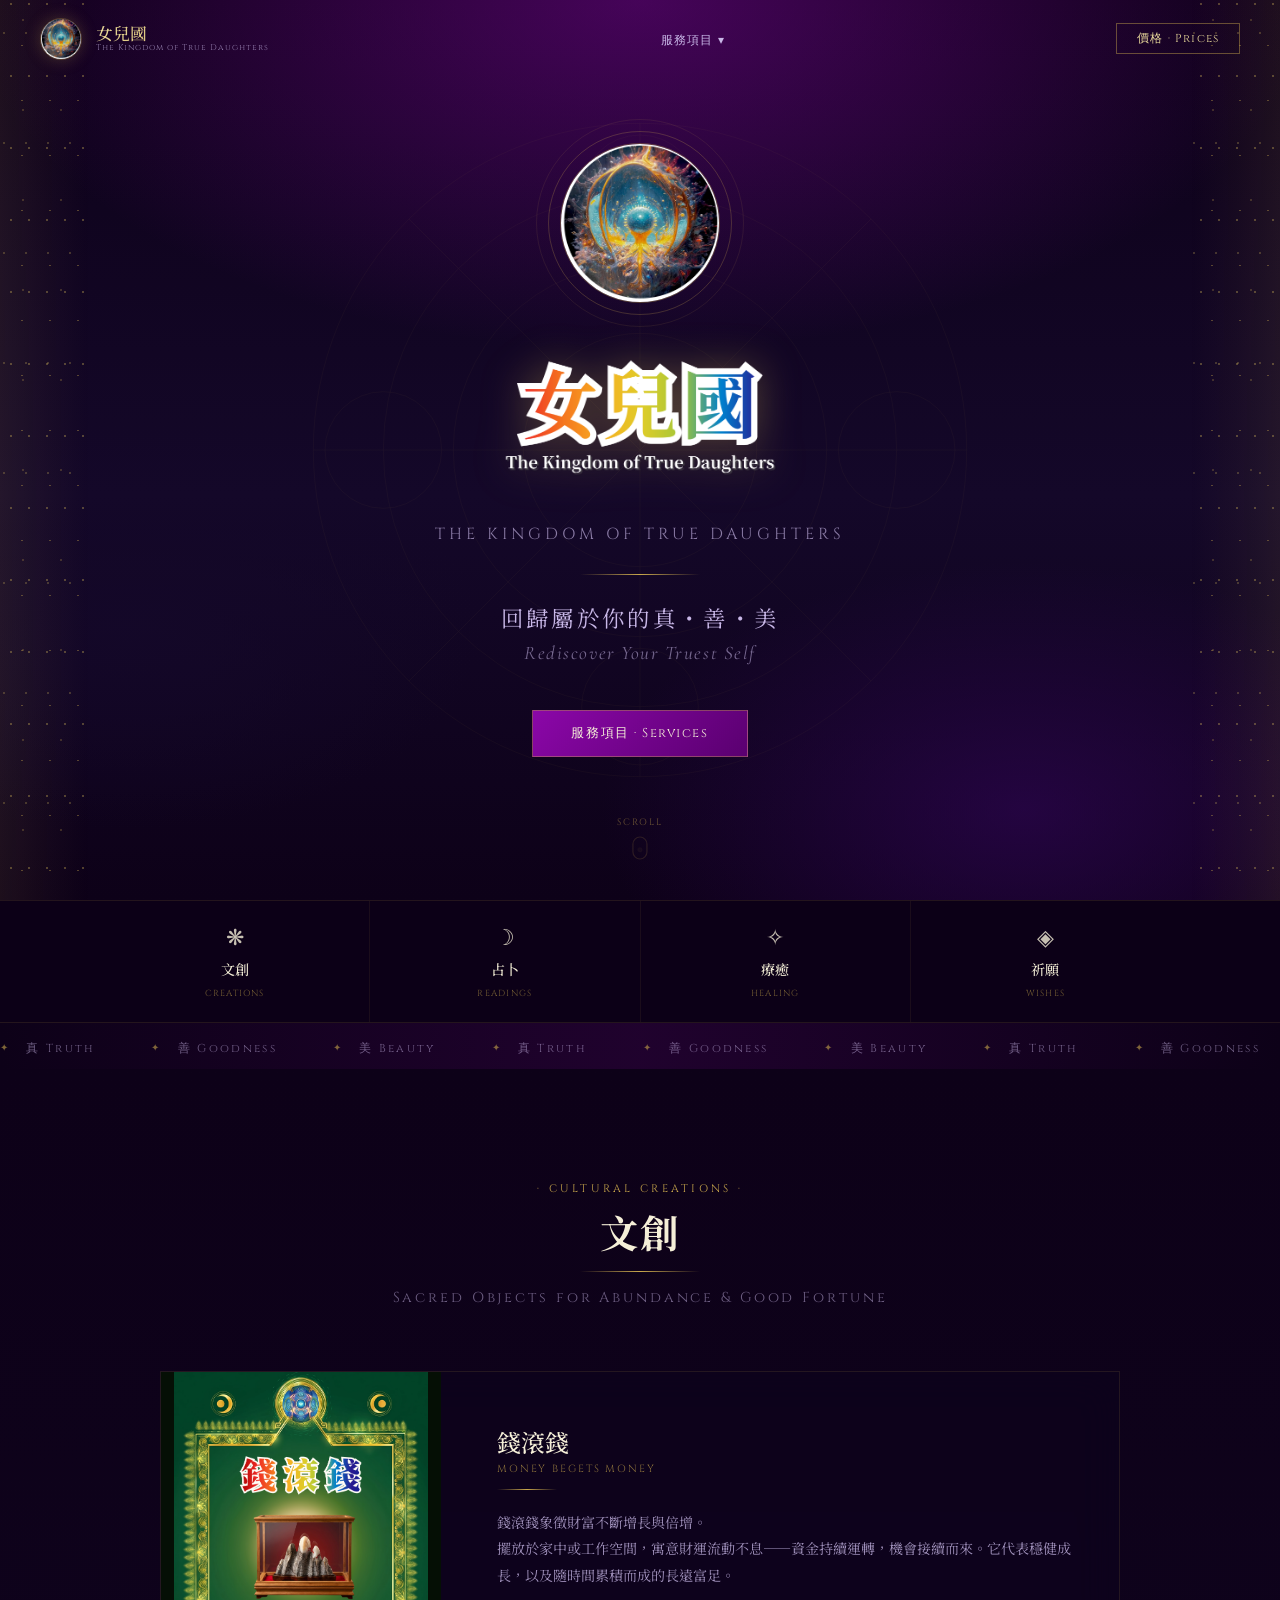
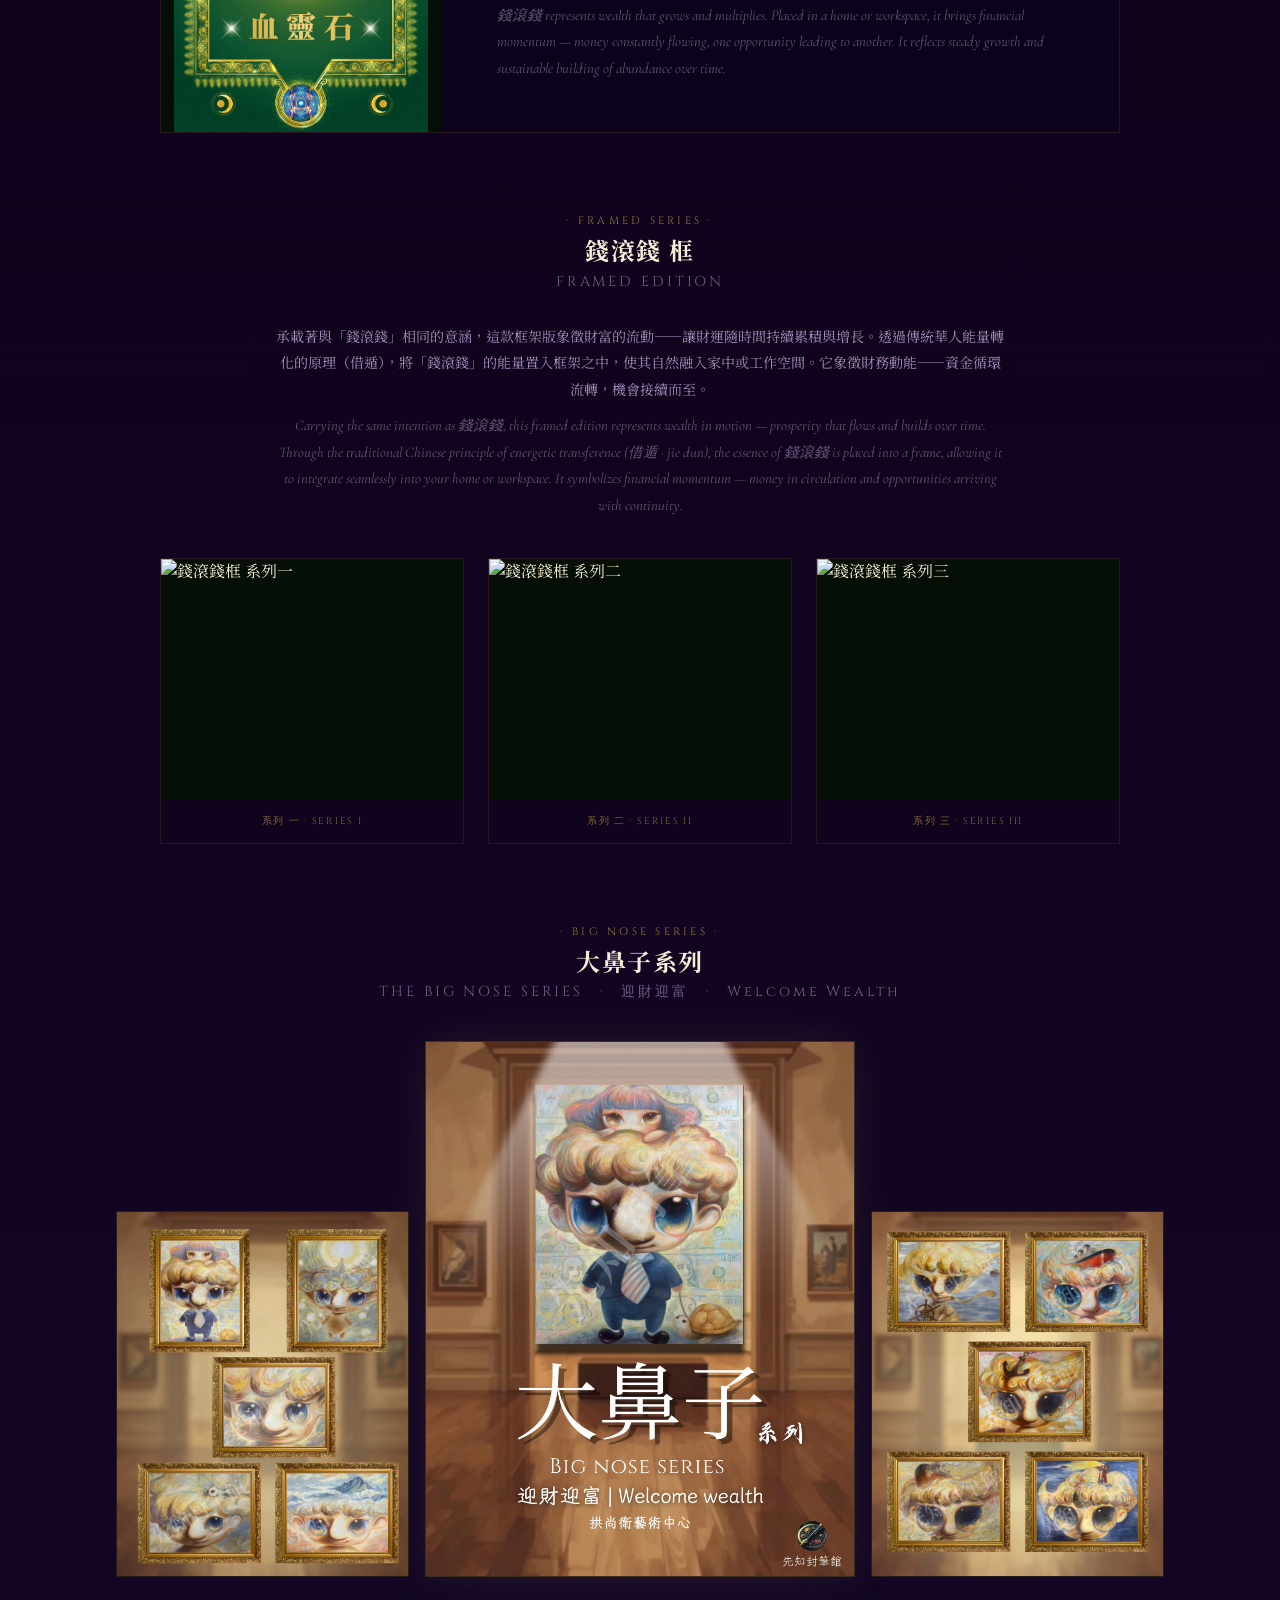
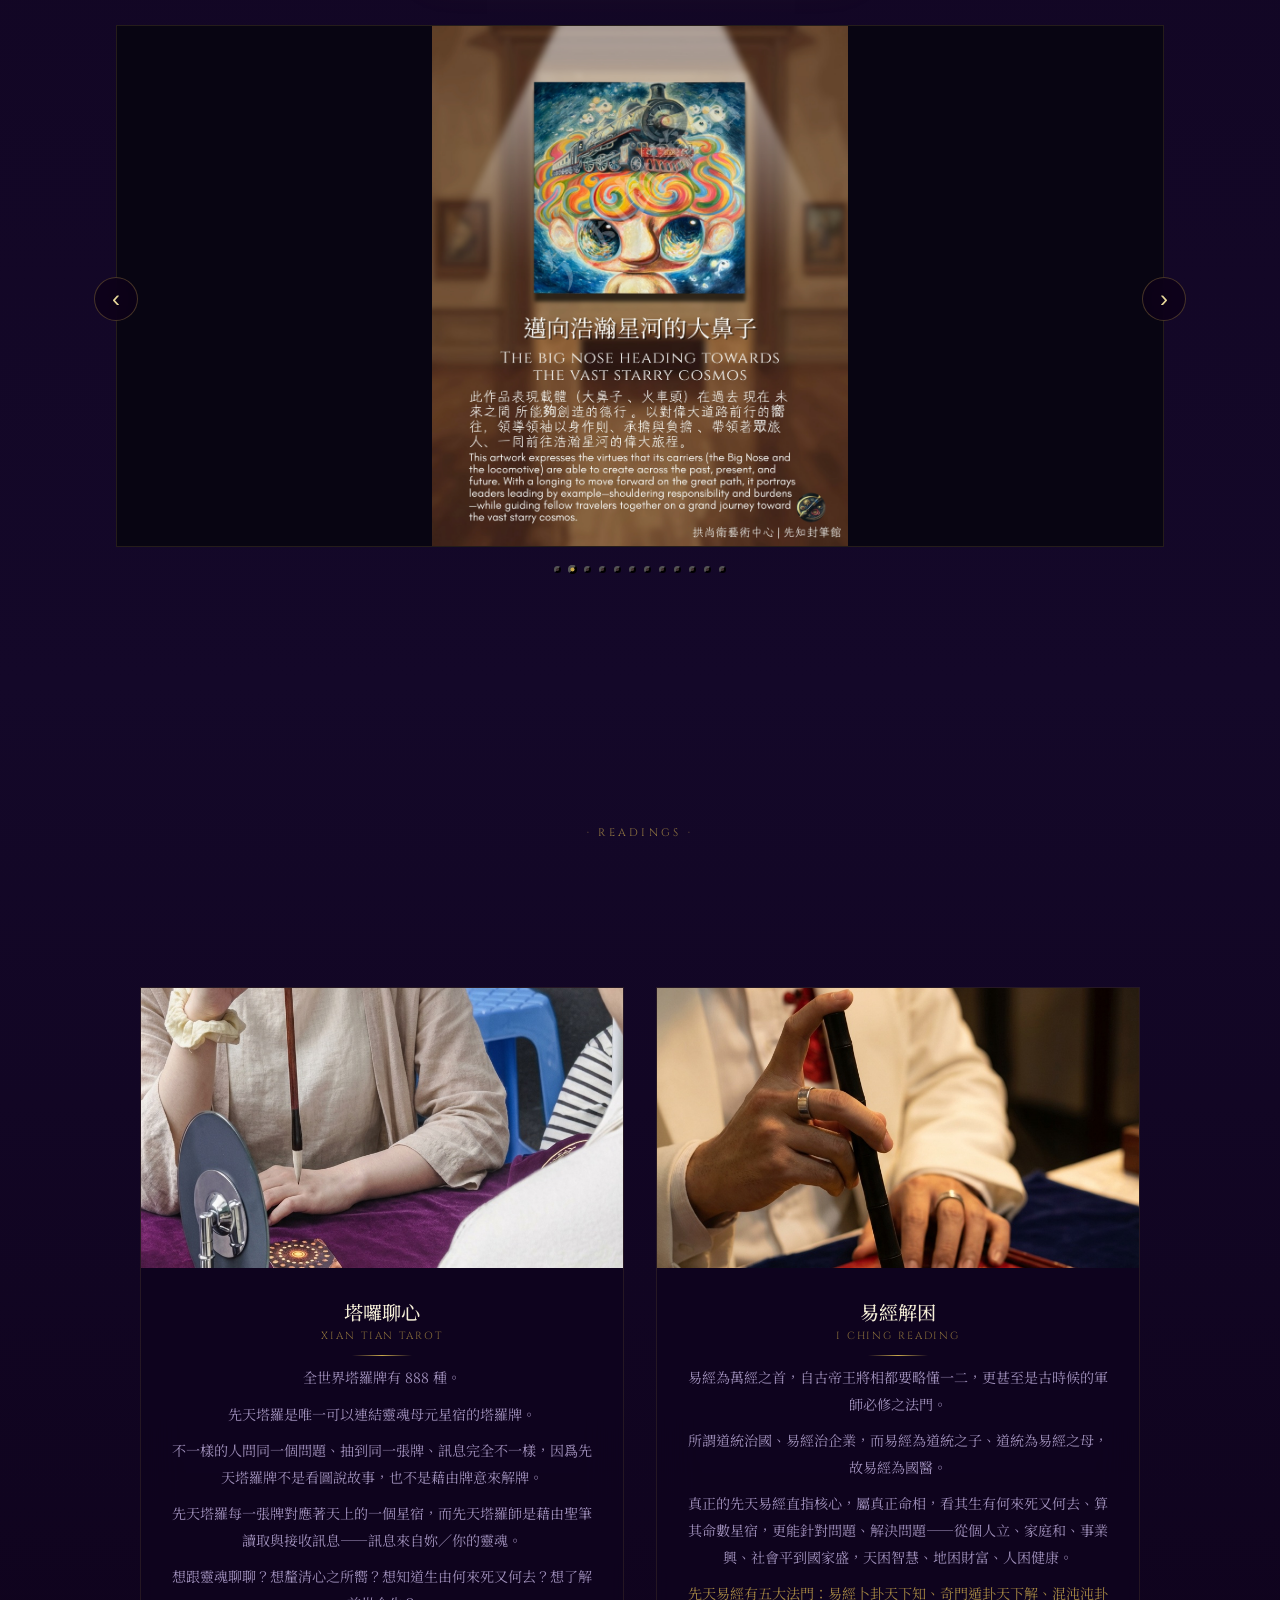
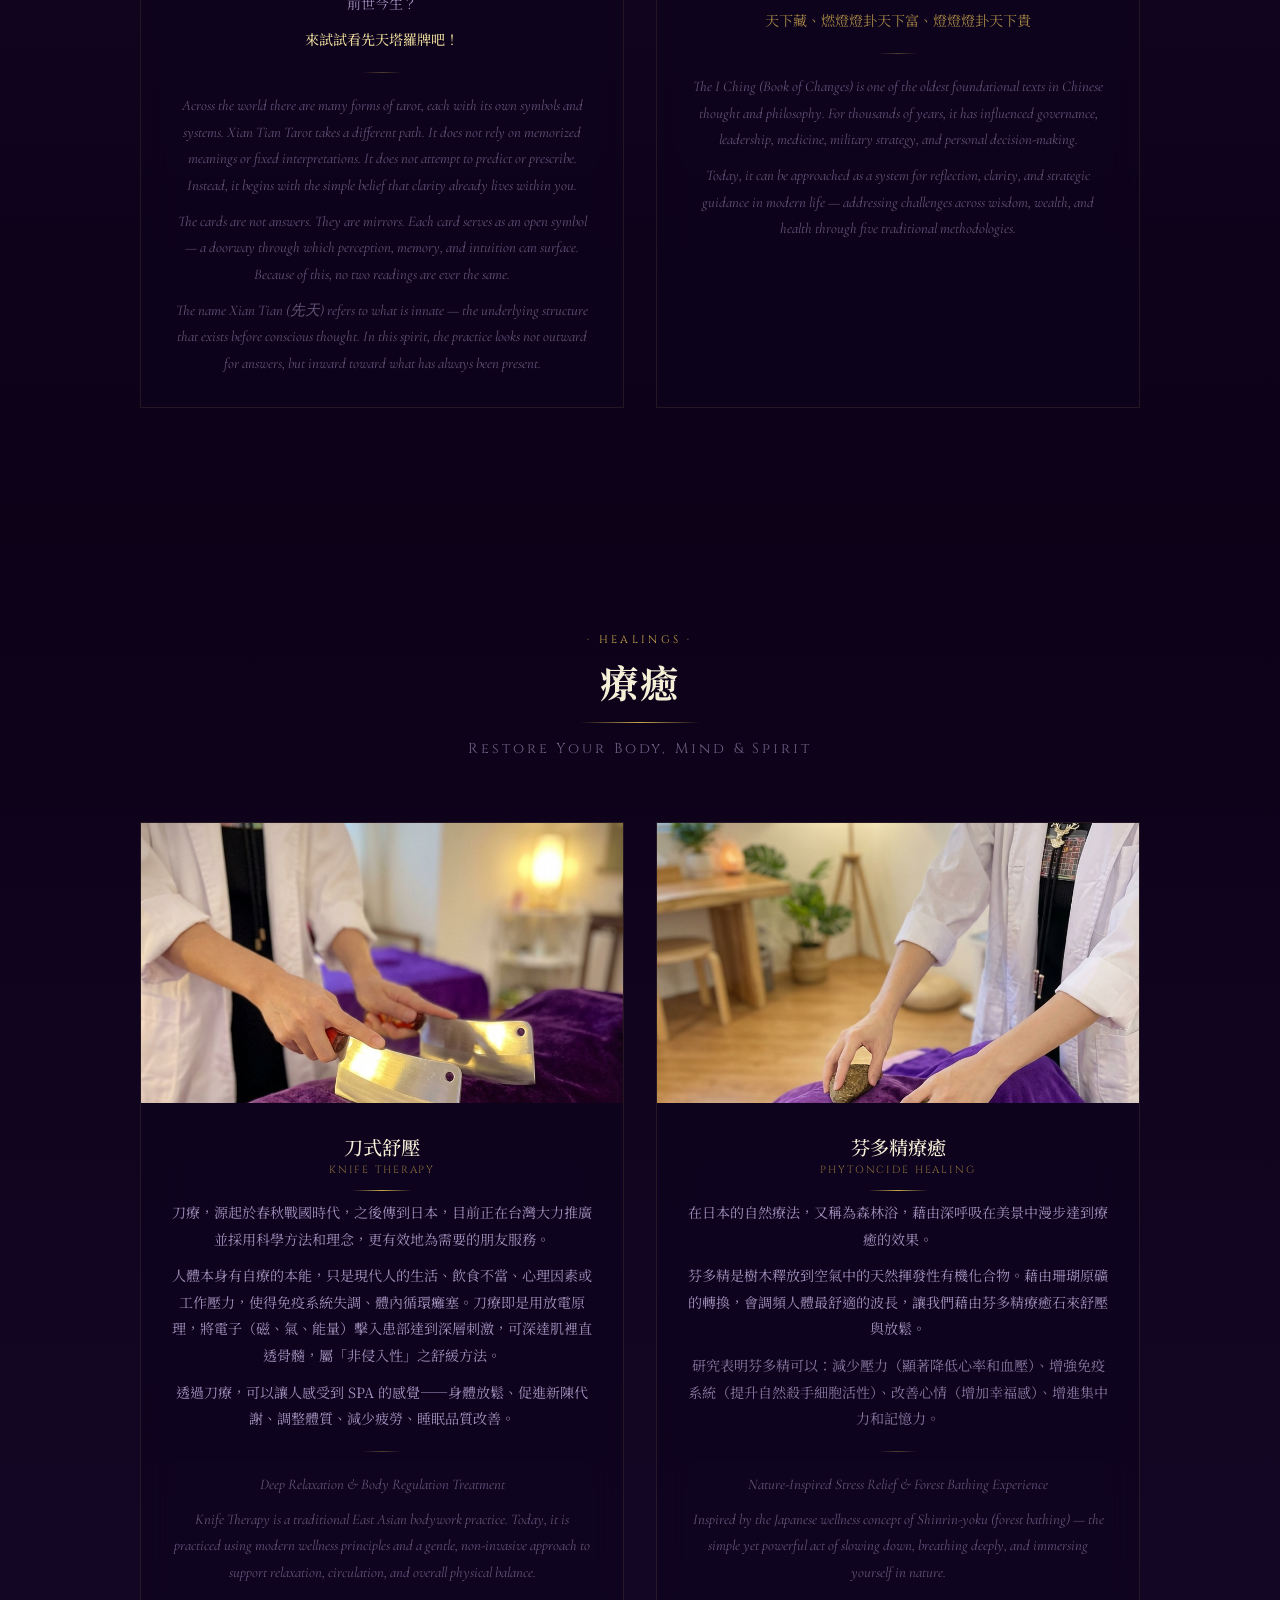
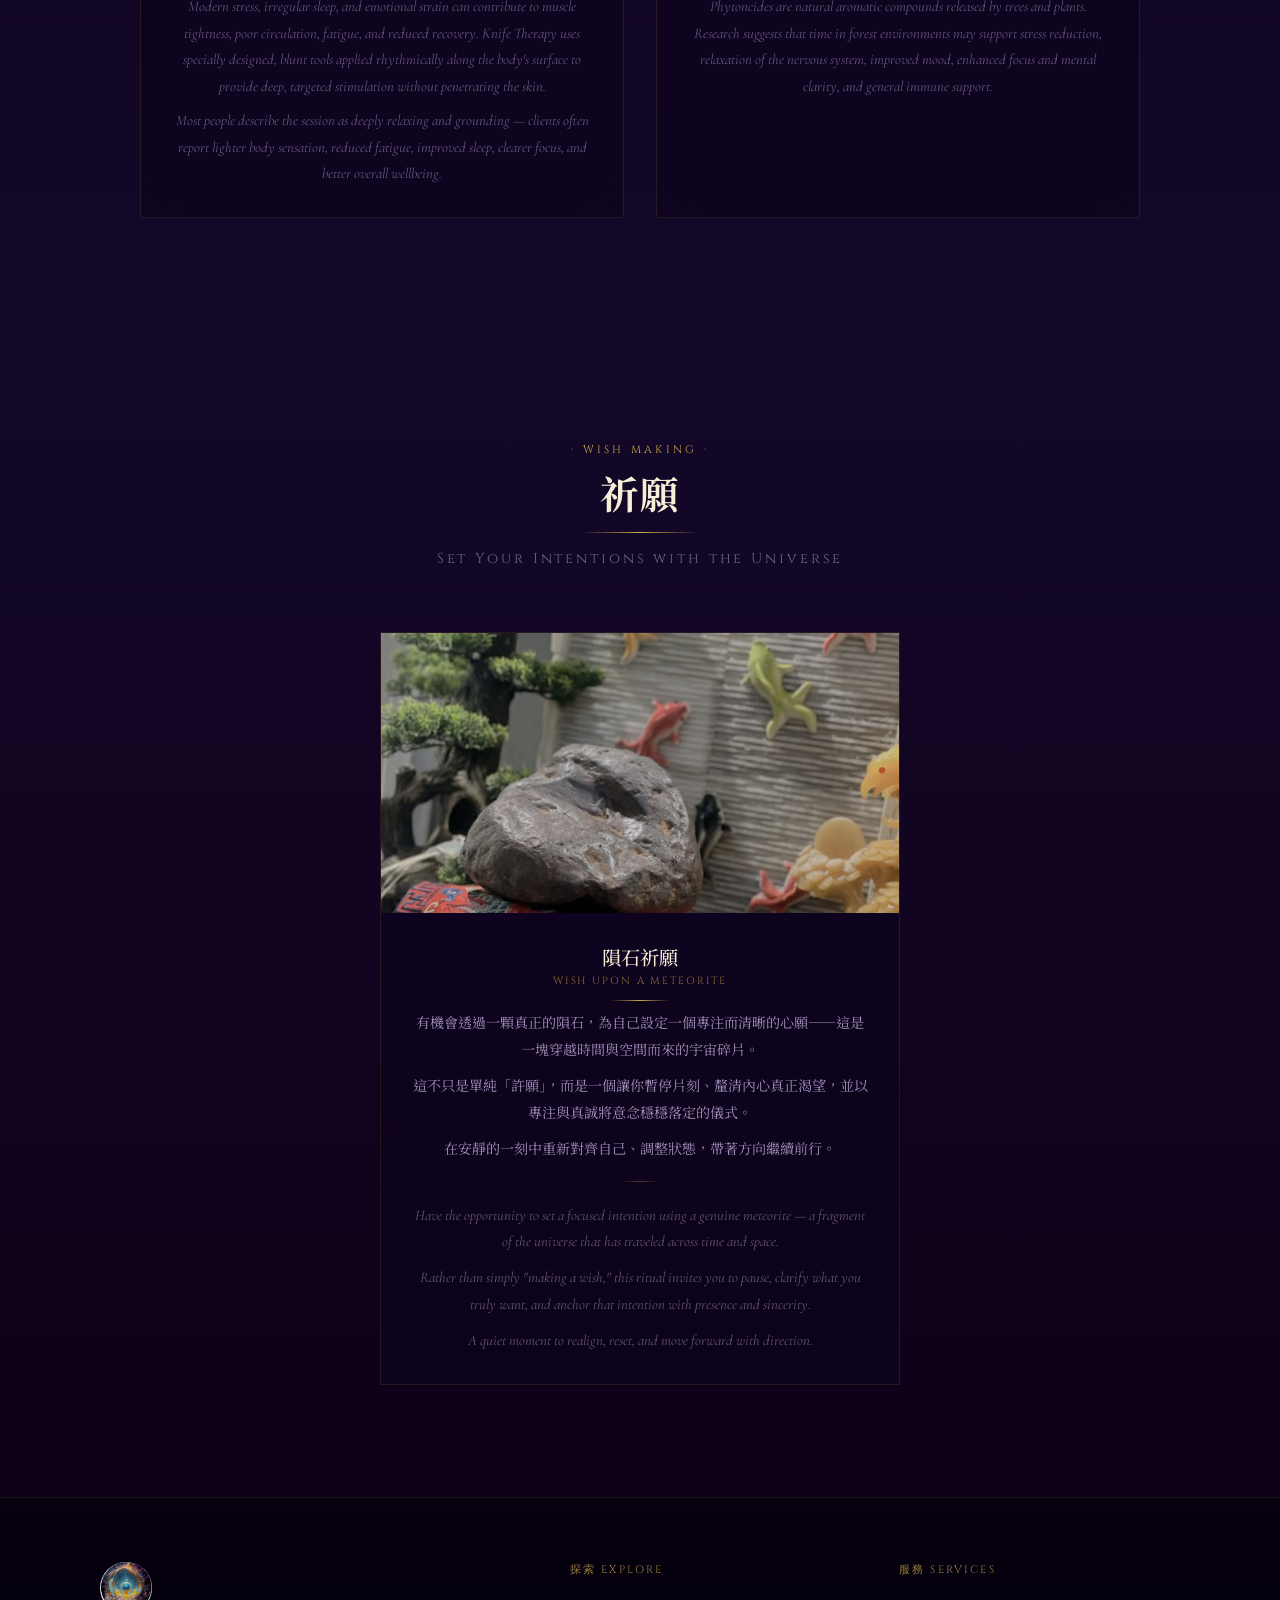
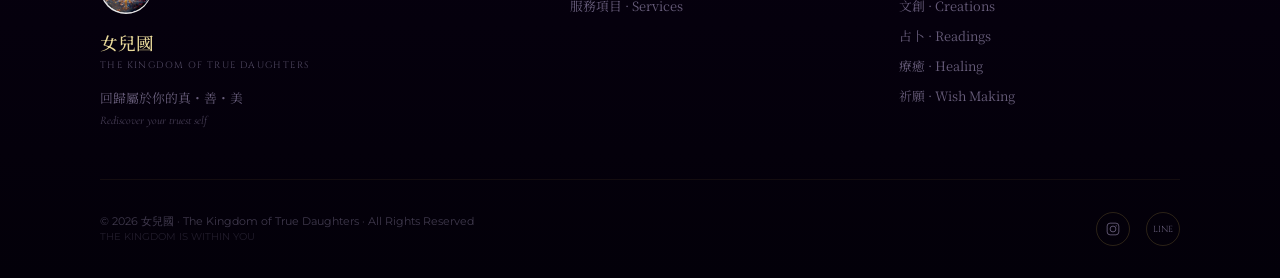
==== commit 7522c483: "Fix: show 價格 button on mobile nav Move prices button outside .nav-links so it's always visible on mo" ====
--- a/index.html
+++ b/index.html
@@ -126,7 +126,8 @@
       font-family:'Cinzel',serif;font-size:.72rem;letter-spacing:.1em;
       border:1px solid rgba(201,168,76,.45);
       padding:.45rem 1.25rem;color:var(--gold-lt);
-      transition:background .3s,box-shadow .3s
+      transition:background .3s,box-shadow .3s;
+      white-space:nowrap
     }
     .nav-cta:hover { background:rgba(201,168,76,.12);box-shadow:0 0 18px rgba(201,168,76,.18) }
     .hamburger { display:none;flex-direction:column;gap:5px;cursor:pointer;padding:4px }
@@ -135,9 +136,9 @@
       display:none;position:fixed;inset:0;z-index:190;
       background:rgba(13,1,24,.97);backdrop-filter:blur(30px);
       flex-direction:column;align-items:center;justify-content:center;gap:2rem;
-      opacity:0;transition:opacity .4s
-    }
-    .mobile-nav.open { opacity:1 }
+      opacity:0;transition:opacity .4s;pointer-events:none
+    }
+    .mobile-nav.open { opacity:1;pointer-events:all }
     .mobile-nav .nav-link { font-size:1.05rem }
 
     /* ══════════════════════════════════
@@ -1156,6 +1157,23 @@
       .carousel-slide { min-height:300px }
       .carousel-slide img { max-height:300px }
     }
+
+    /* ── Mobile touch targets ── */
+    @media (max-width:768px) {
+      .quick-nav-item,
+      .carousel-btn,
+      .nav-link,
+      .hamburger { min-height:44px;min-width:44px }
+      .hamburger { display:flex;align-items:center;justify-content:center }
+      /* Ensure nav dropdown doesn't get stuck open on mobile */
+      .nav-dropdown-menu { display:none }
+      /* Make sure side accents never intercept touches */
+      .side-accent { pointer-events:none!important }
+    }
+
+    @media (max-width:480px) {
+      .nav-cta { font-size:.65rem;padding:.4rem .8rem;letter-spacing:.06em }
+    }
   </style>
 </head>
 <body>
@@ -1170,6 +1188,7 @@
   <a href="#readings" class="nav-link f-cinzel" onclick="closeMobile()">占卜</a>
   <a href="#healings" class="nav-link f-cinzel" onclick="closeMobile()">療癒</a>
   <a href="#wishes"   class="nav-link f-cinzel" onclick="closeMobile()">祈願</a>
+  <a href="prices.html" class="nav-link f-cinzel" onclick="closeMobile()">價格</a>
 </div>
 
 <!-- ═══════════ NAVBAR ═══════════ -->
@@ -1198,6 +1217,7 @@
   </div>
 
   <div style="display:flex;align-items:center;gap:.8rem">
+    <a href="prices.html" class="nav-cta">價格 · Prices</a>
     <div class="hamburger" id="hamburger" onclick="toggleMobile()" aria-label="Menu">
       <span></span><span></span><span></span>
     </div>
@@ -1247,8 +1267,7 @@
     <div class="hero-tagline-en reveal d3">Rediscover Your Truest Self</div>
 
     <div class="hero-btns reveal d4">
-      <a href="#wenqi"    class="btn-primary f-cinzel">探索服務</a>
-      <a href="#readings" class="btn-outline f-cinzel">服務項目</a>
+      <a href="#readings" class="btn-primary f-cinzel">服務項目 · Services</a>
     </div>
   </div>
 
@@ -1532,7 +1551,7 @@
       </div>
       <div class="ss-card-body">
         <div class="ss-card-zh">隕石祈願</div>
-        <div class="ss-card-en">METEORITE WISH RITUAL</div>
+        <div class="ss-card-en">WISH UPON A METEORITE</div>
         <div class="div-gold-sm"></div>
         <p class="ss-card-desc">有機會透過一顆真正的隕石，為自己設定一個專注而清晰的心願——這是一塊穿越時間與空間而來的宇宙碎片。</p>
         <p class="ss-card-desc" style="margin-top:.6rem">這不只是單純「許願」，而是一個讓你暫停片刻、釐清內心真正渴望，並以專注與真誠將意念穩穩落定的儀式。</p>
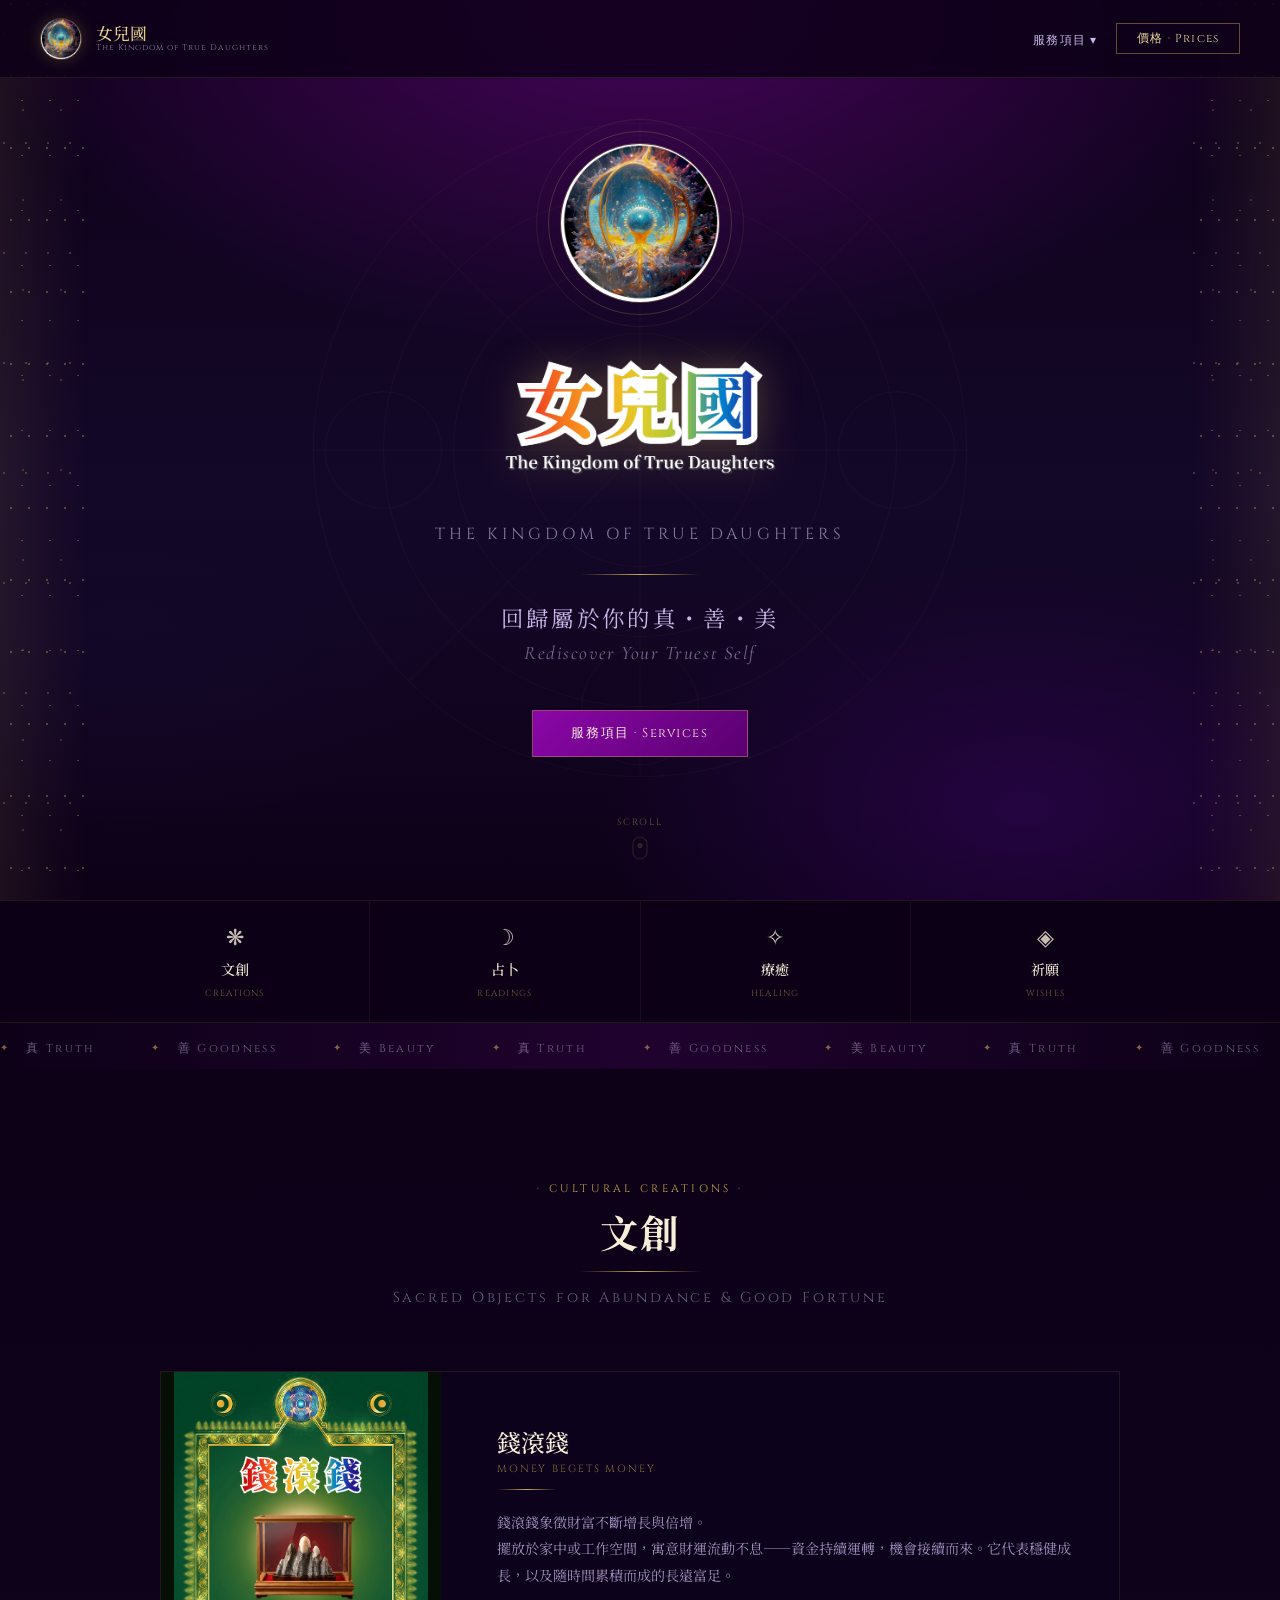
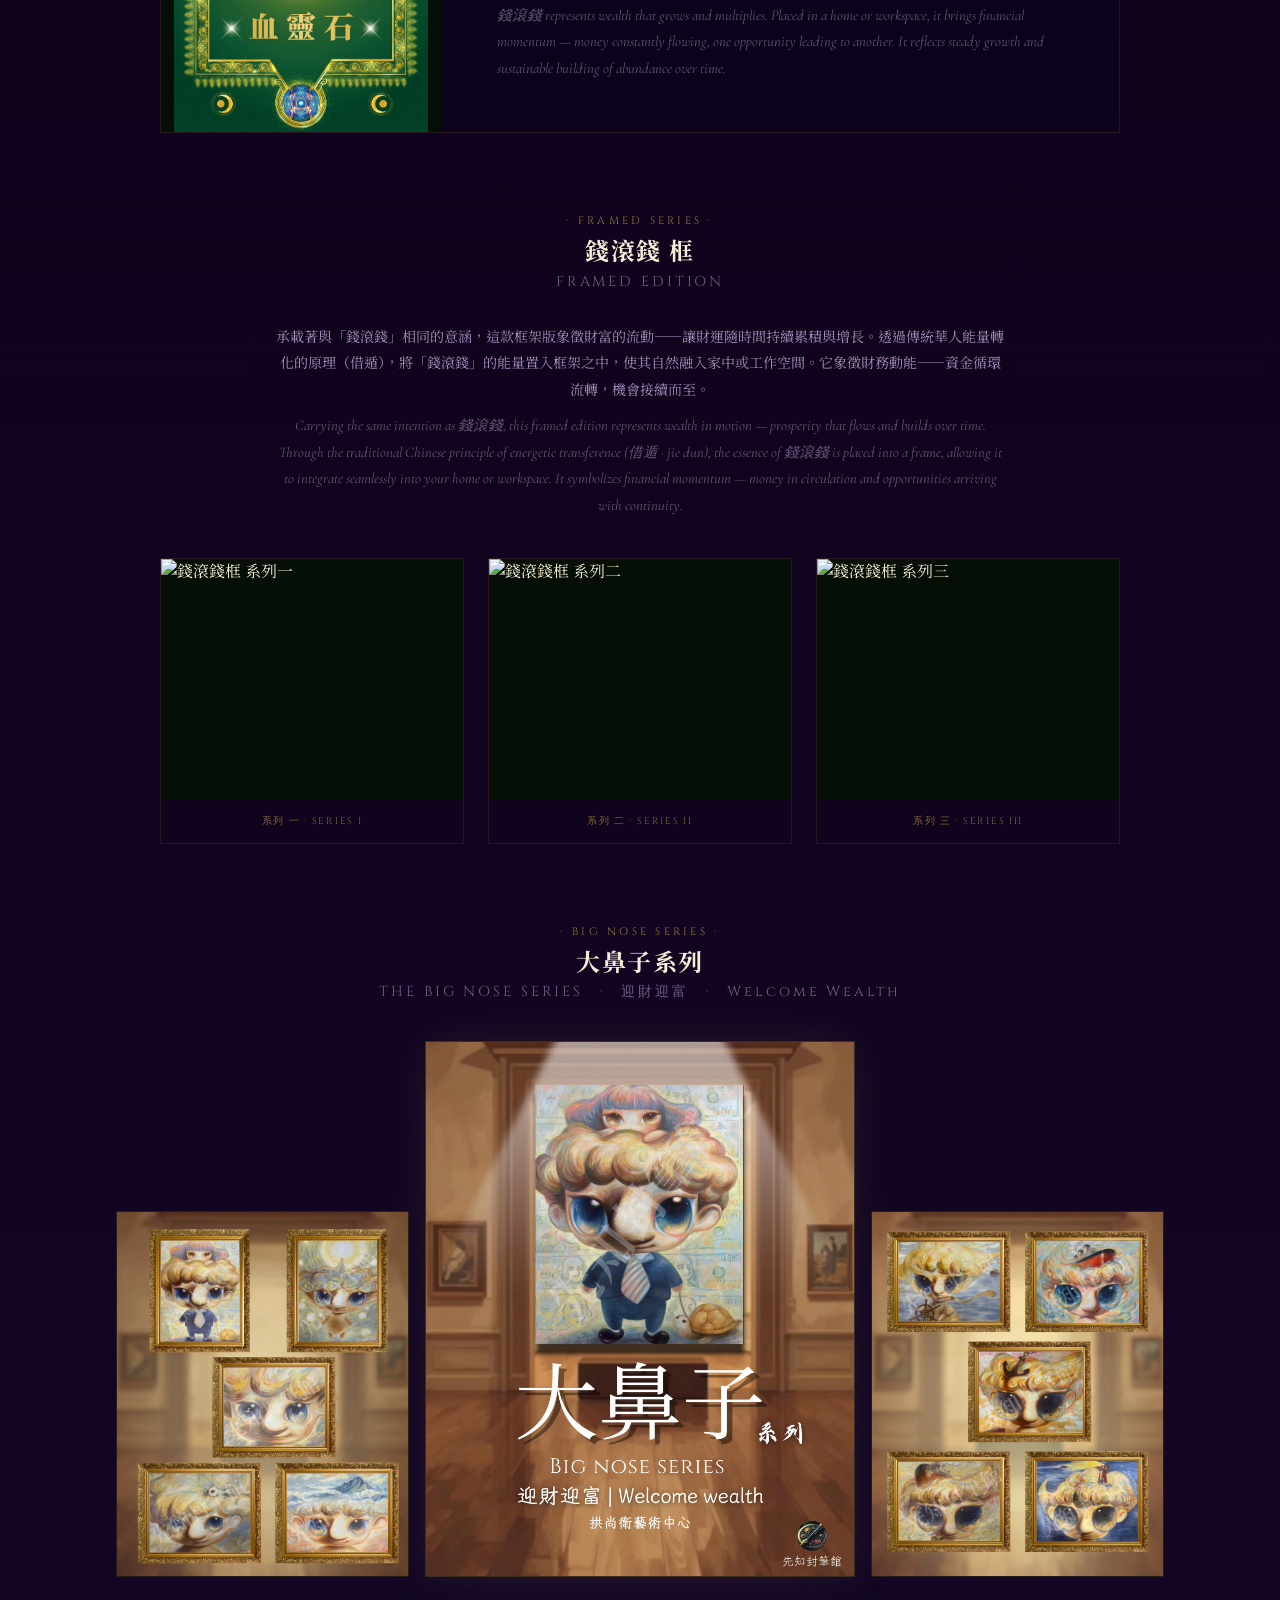
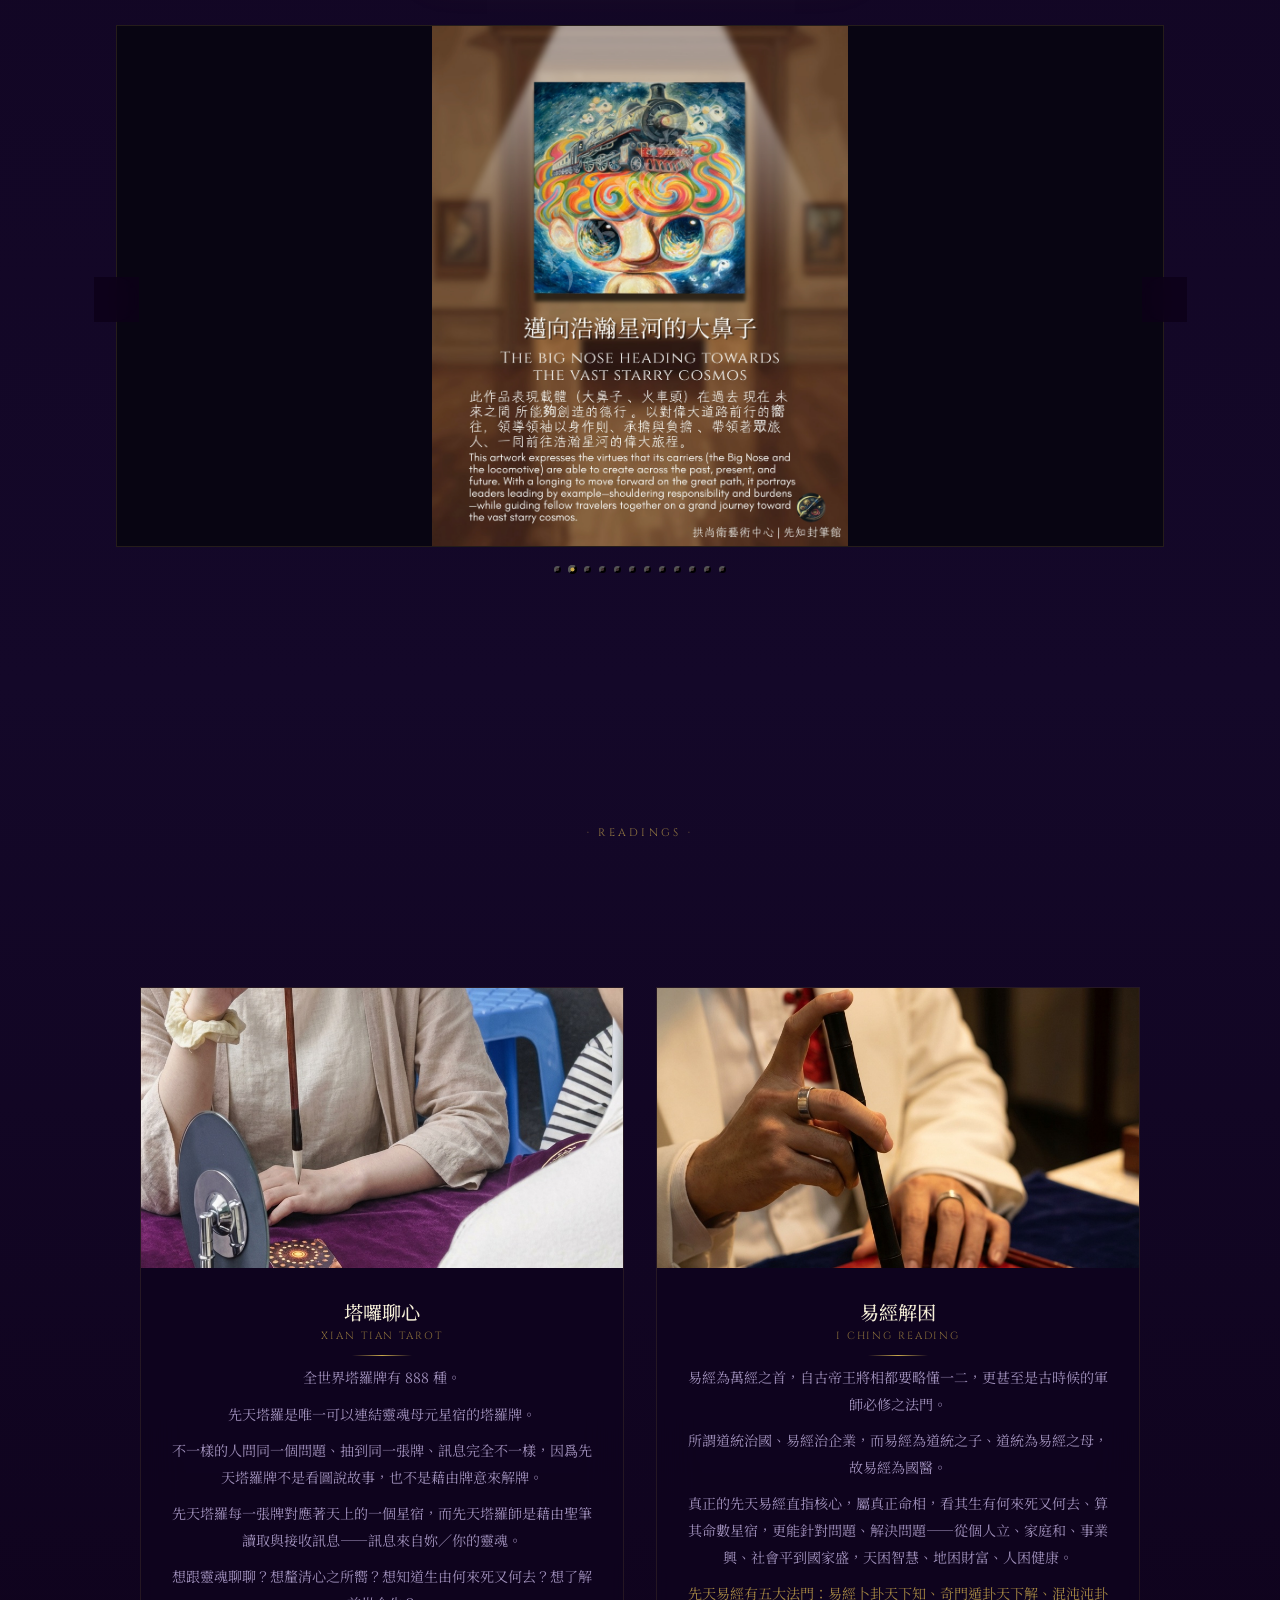
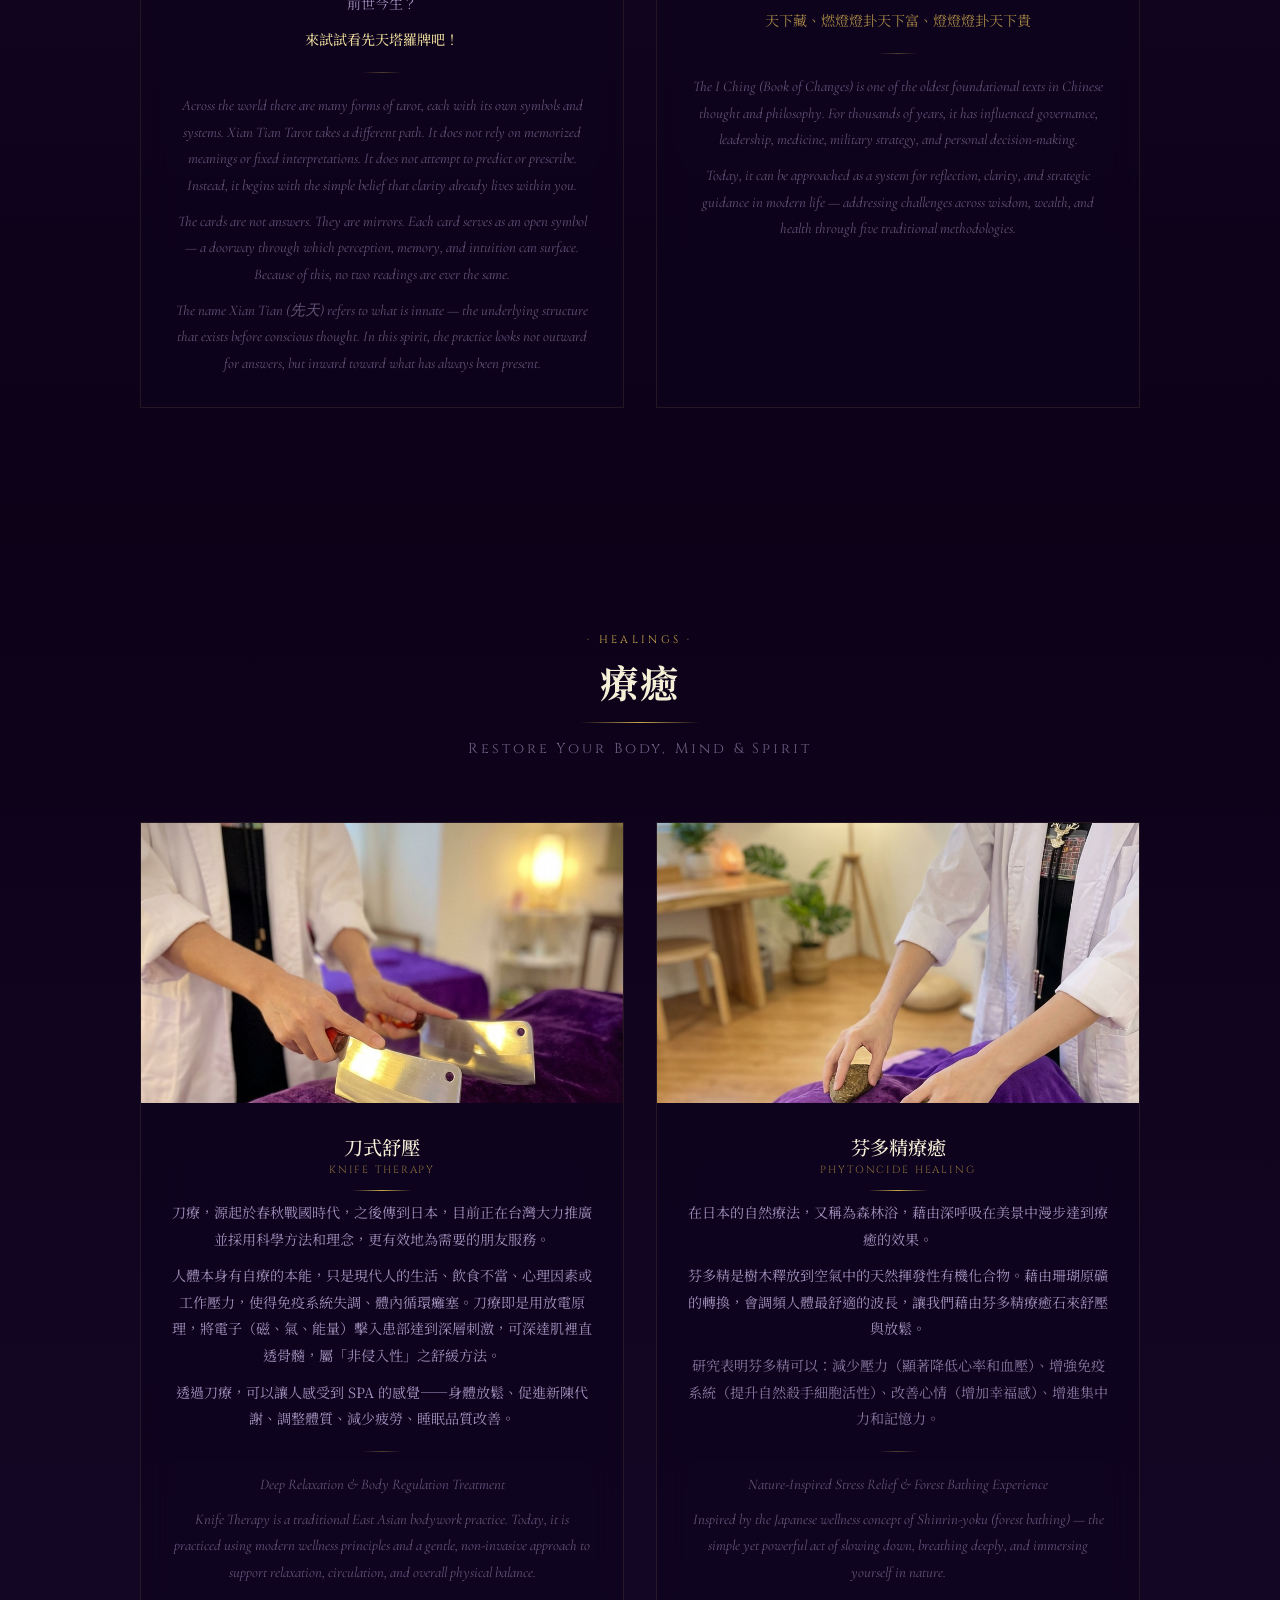
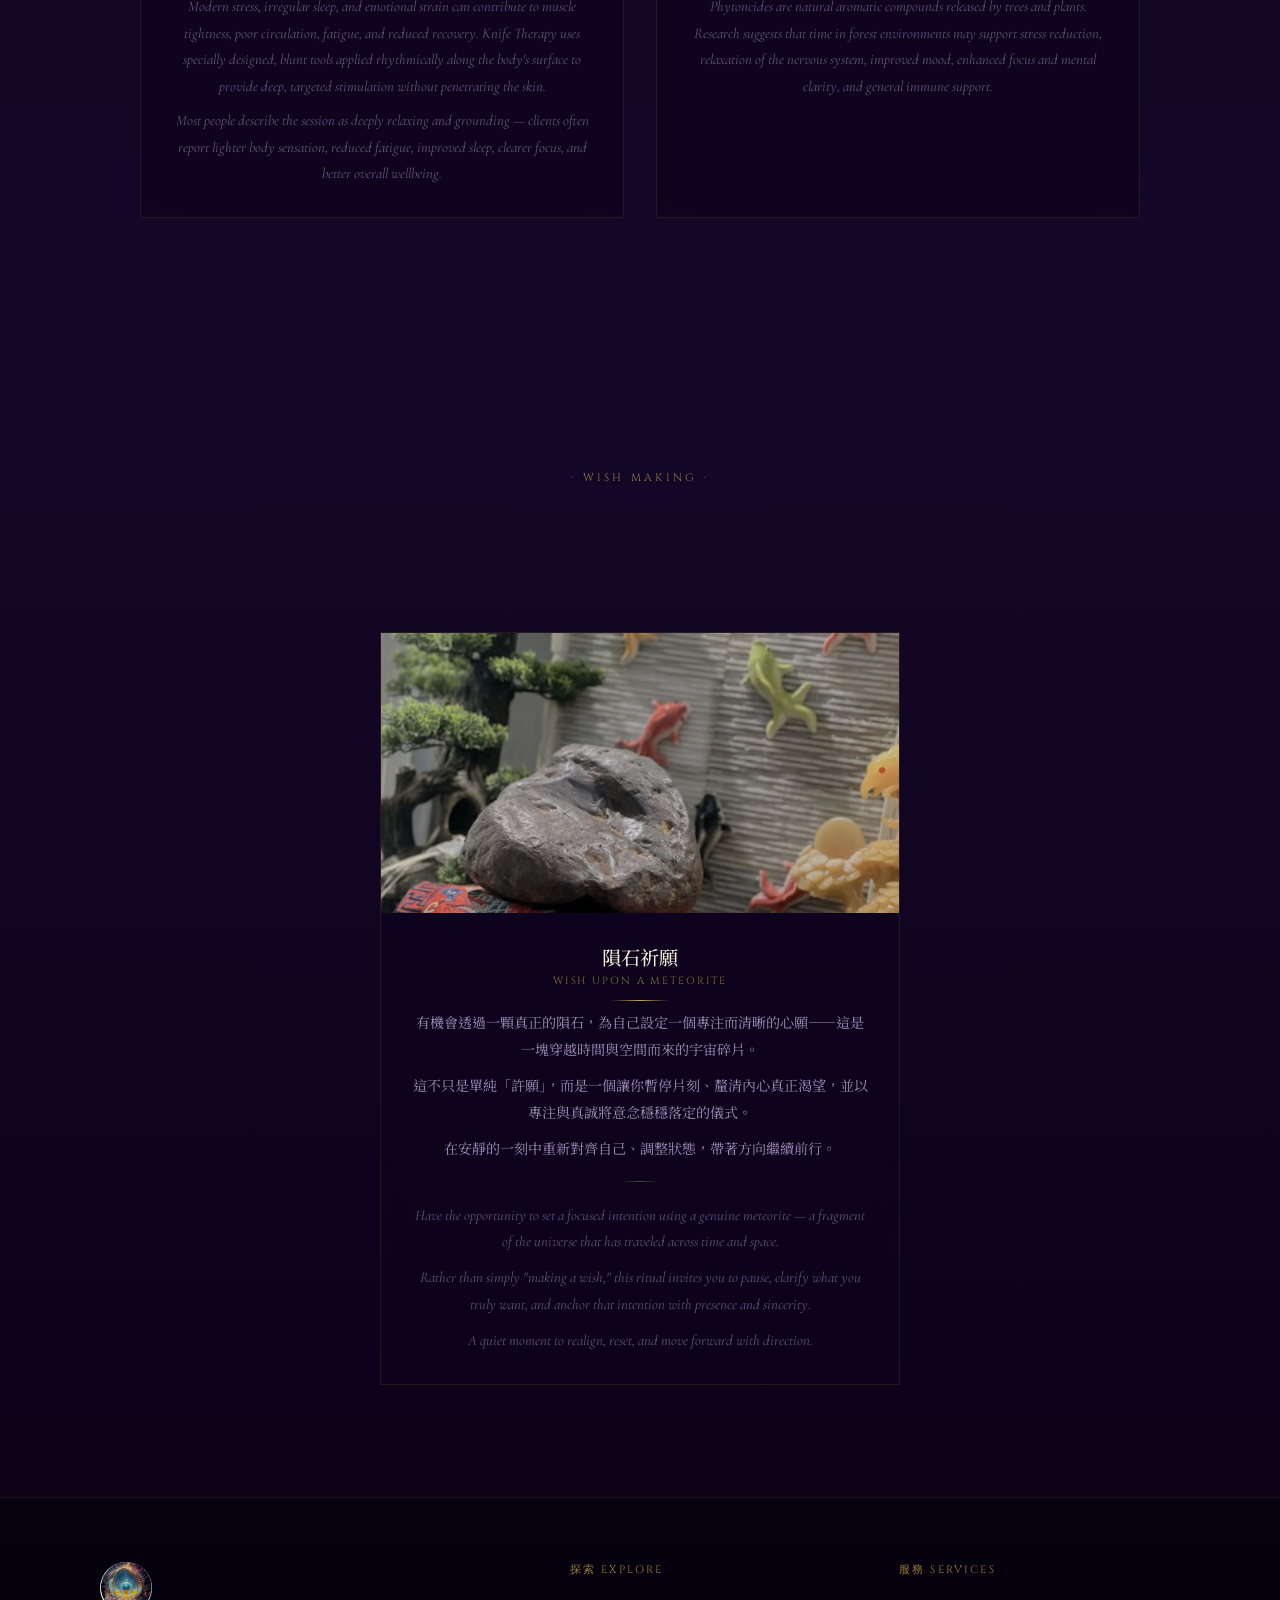
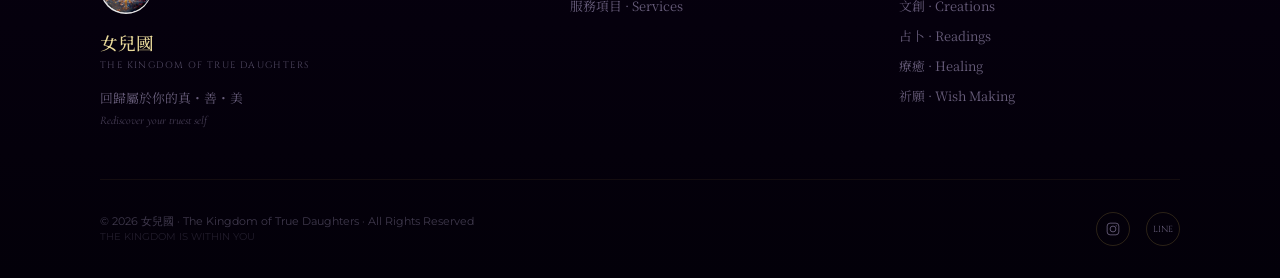
==== commit 24cfada3: "Fix nav overlap: always-on background, push links right - Nav now has a permanent semi-dark backgrou" ====
--- a/index.html
+++ b/index.html
@@ -61,13 +61,13 @@
       position:fixed;top:0;left:0;right:0;z-index:200;
       padding:1.1rem 2.5rem;
       display:flex;align-items:center;justify-content:space-between;
-      transition:background .4s,backdrop-filter .4s,border-color .4s;
-      border-bottom:1px solid transparent
+      background:rgba(13,1,24,.82);backdrop-filter:blur(18px);
+      border-bottom:1px solid rgba(201,168,76,.12);
+      transition:background .4s,border-color .4s
     }
     #nav.scrolled {
-      background:rgba(13,1,24,.92);
-      backdrop-filter:blur(22px);
-      border-color:rgba(201,168,76,.18)
+      background:rgba(13,1,24,.96);
+      border-color:rgba(201,168,76,.22)
     }
     .nav-logo { display:flex;align-items:center;gap:.9rem }
     .nav-logo img.logo-mark {
@@ -83,7 +83,7 @@
       -webkit-background-clip:text;-webkit-text-fill-color:transparent;background-clip:text
     }
     .nav-logo-en { font-family:'Cinzel',serif;font-size:.52rem;letter-spacing:.12em;color:rgba(201,184,232,.65) }
-    .nav-links { display:flex;align-items:center;gap:2.2rem }
+    .nav-links { display:flex;align-items:center;gap:2.2rem;margin-left:auto;padding-right:1.2rem }
     .nav-link {
       font-family:'Cinzel',serif;font-size:.72rem;letter-spacing:.1em;
       color:var(--lavender);position:relative;transition:color .3s
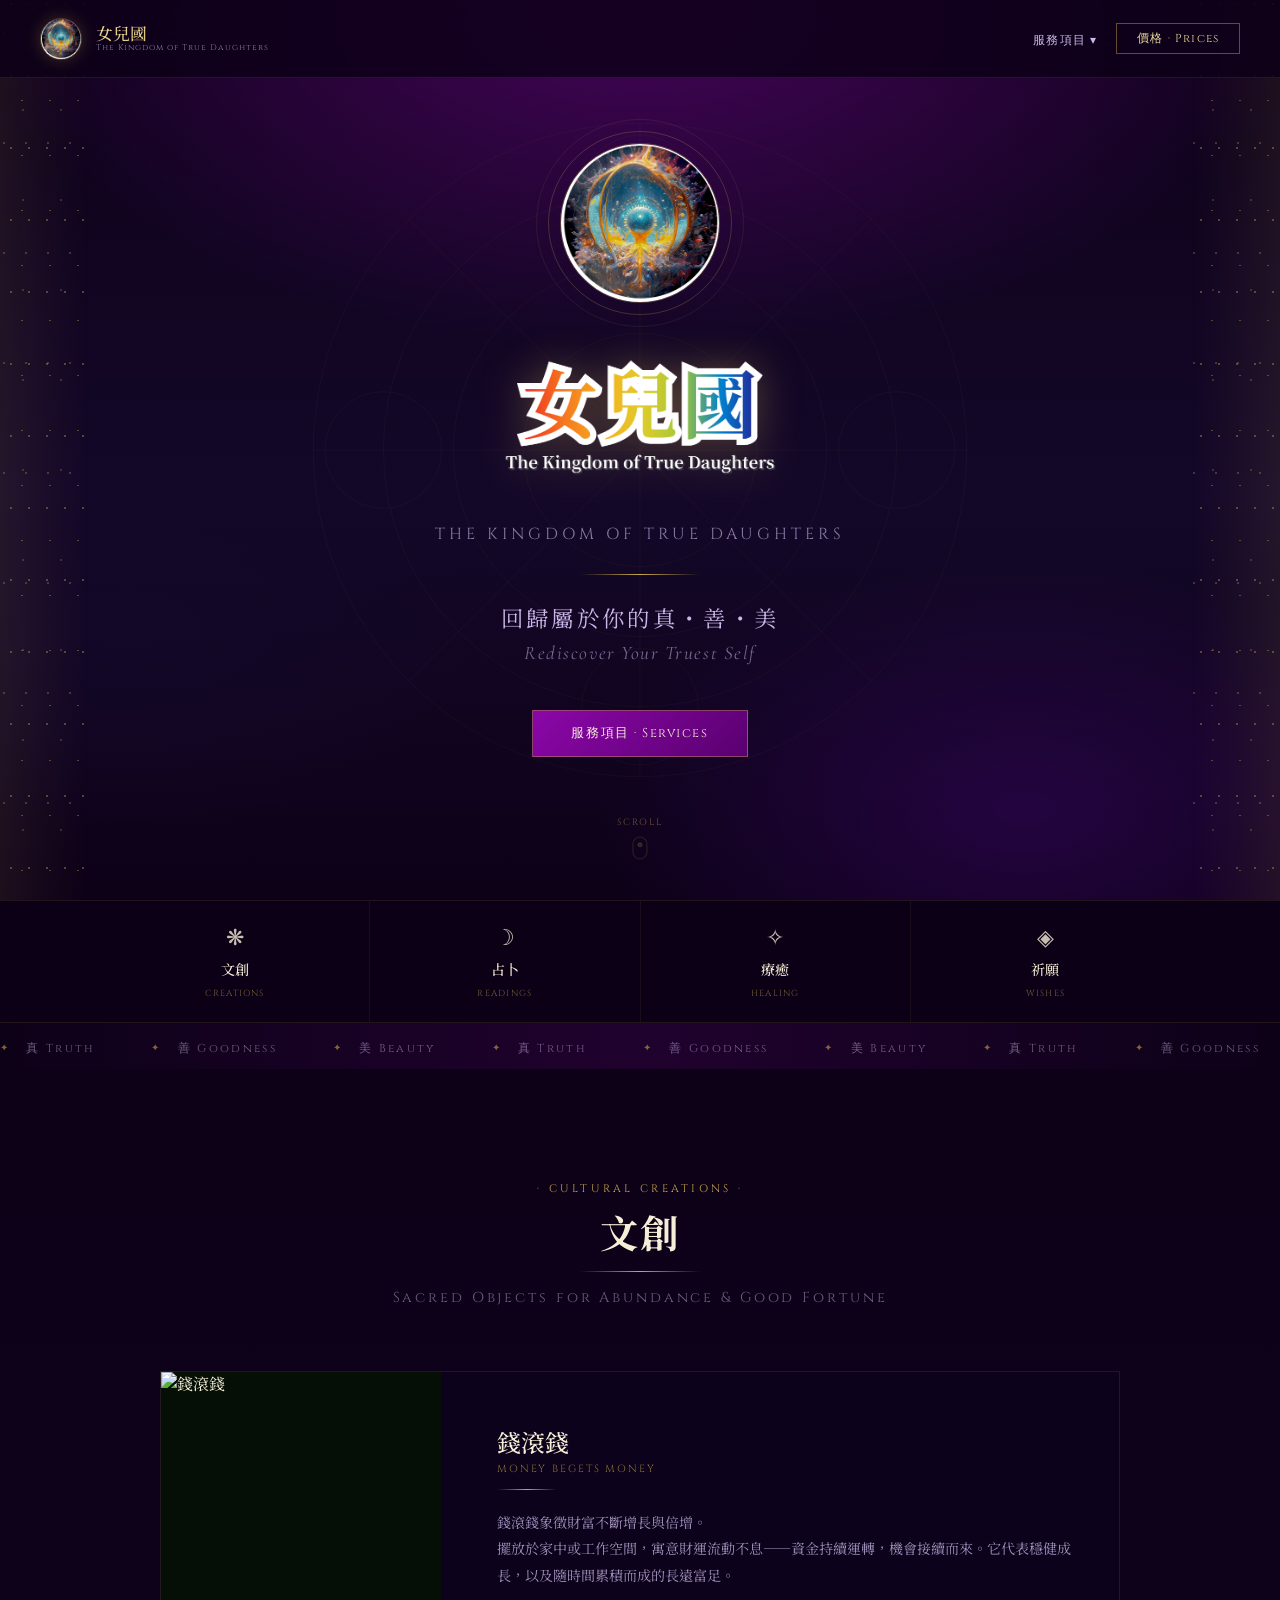
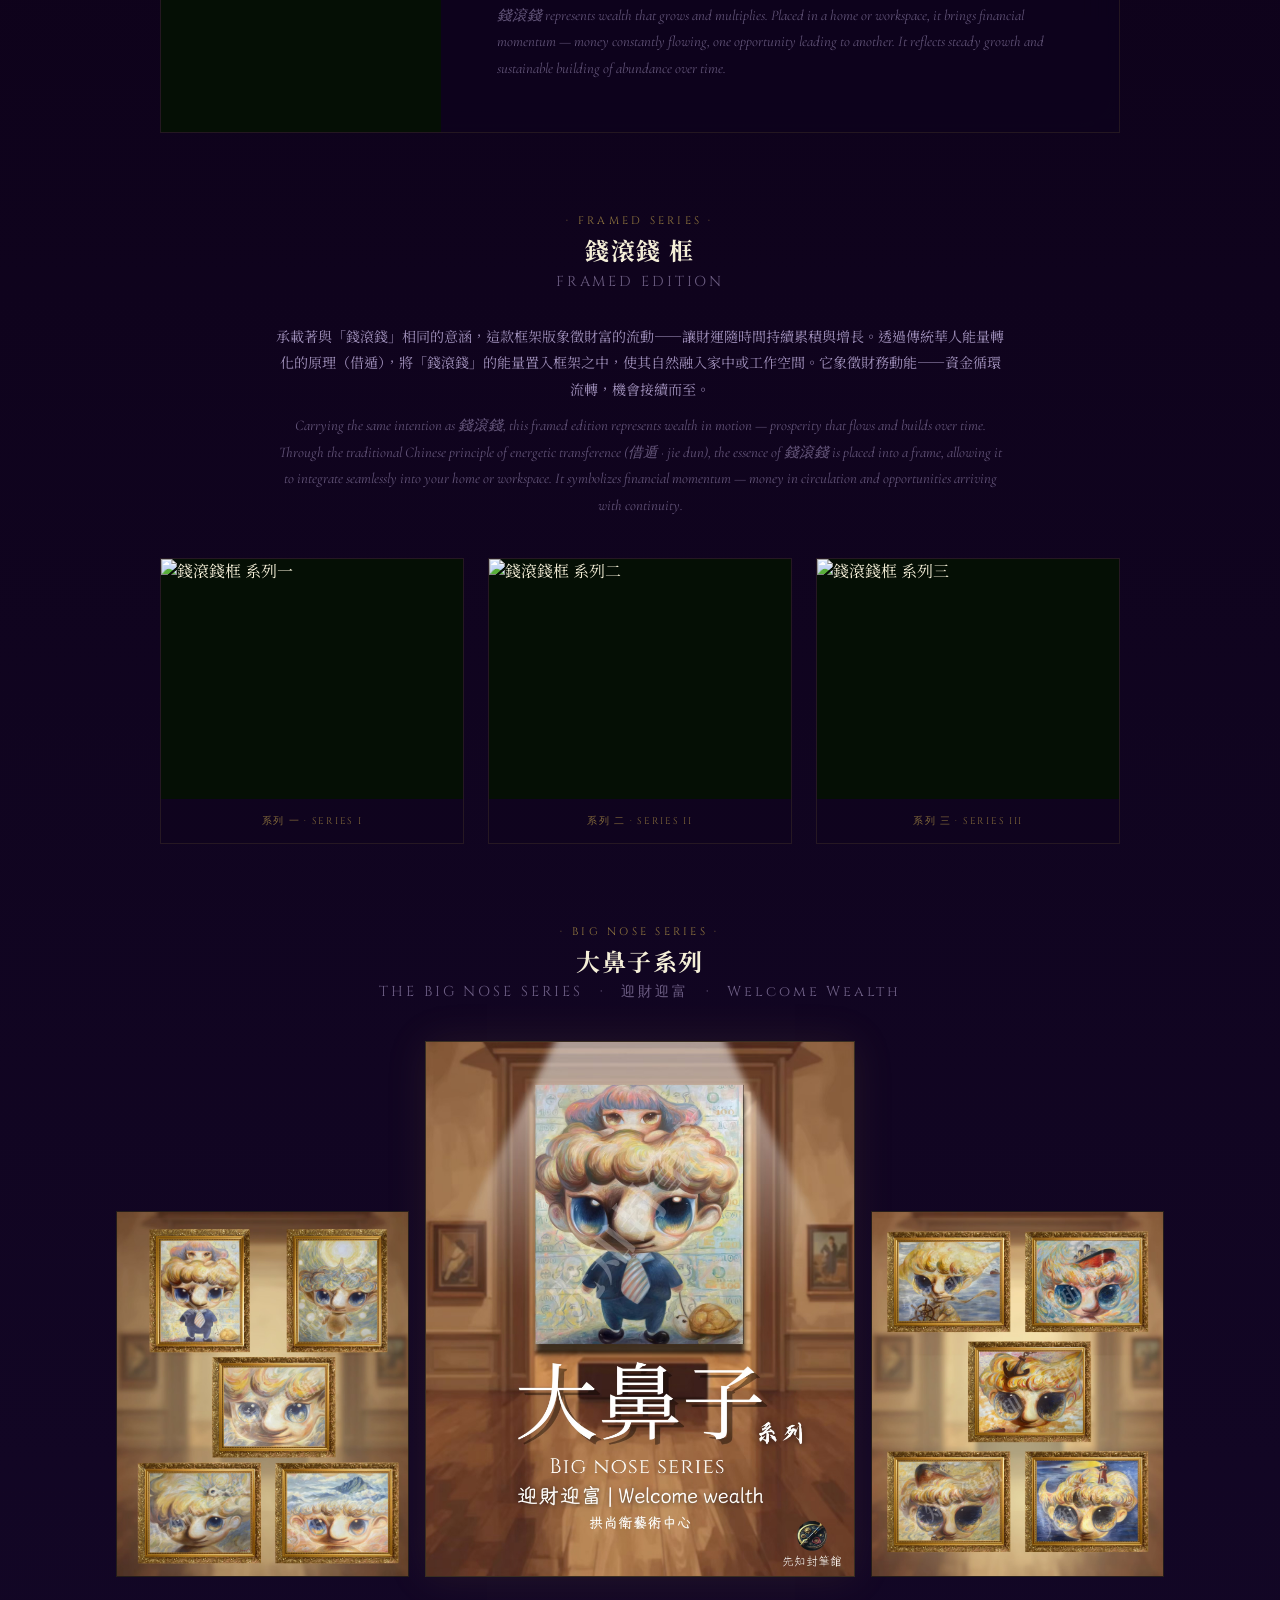
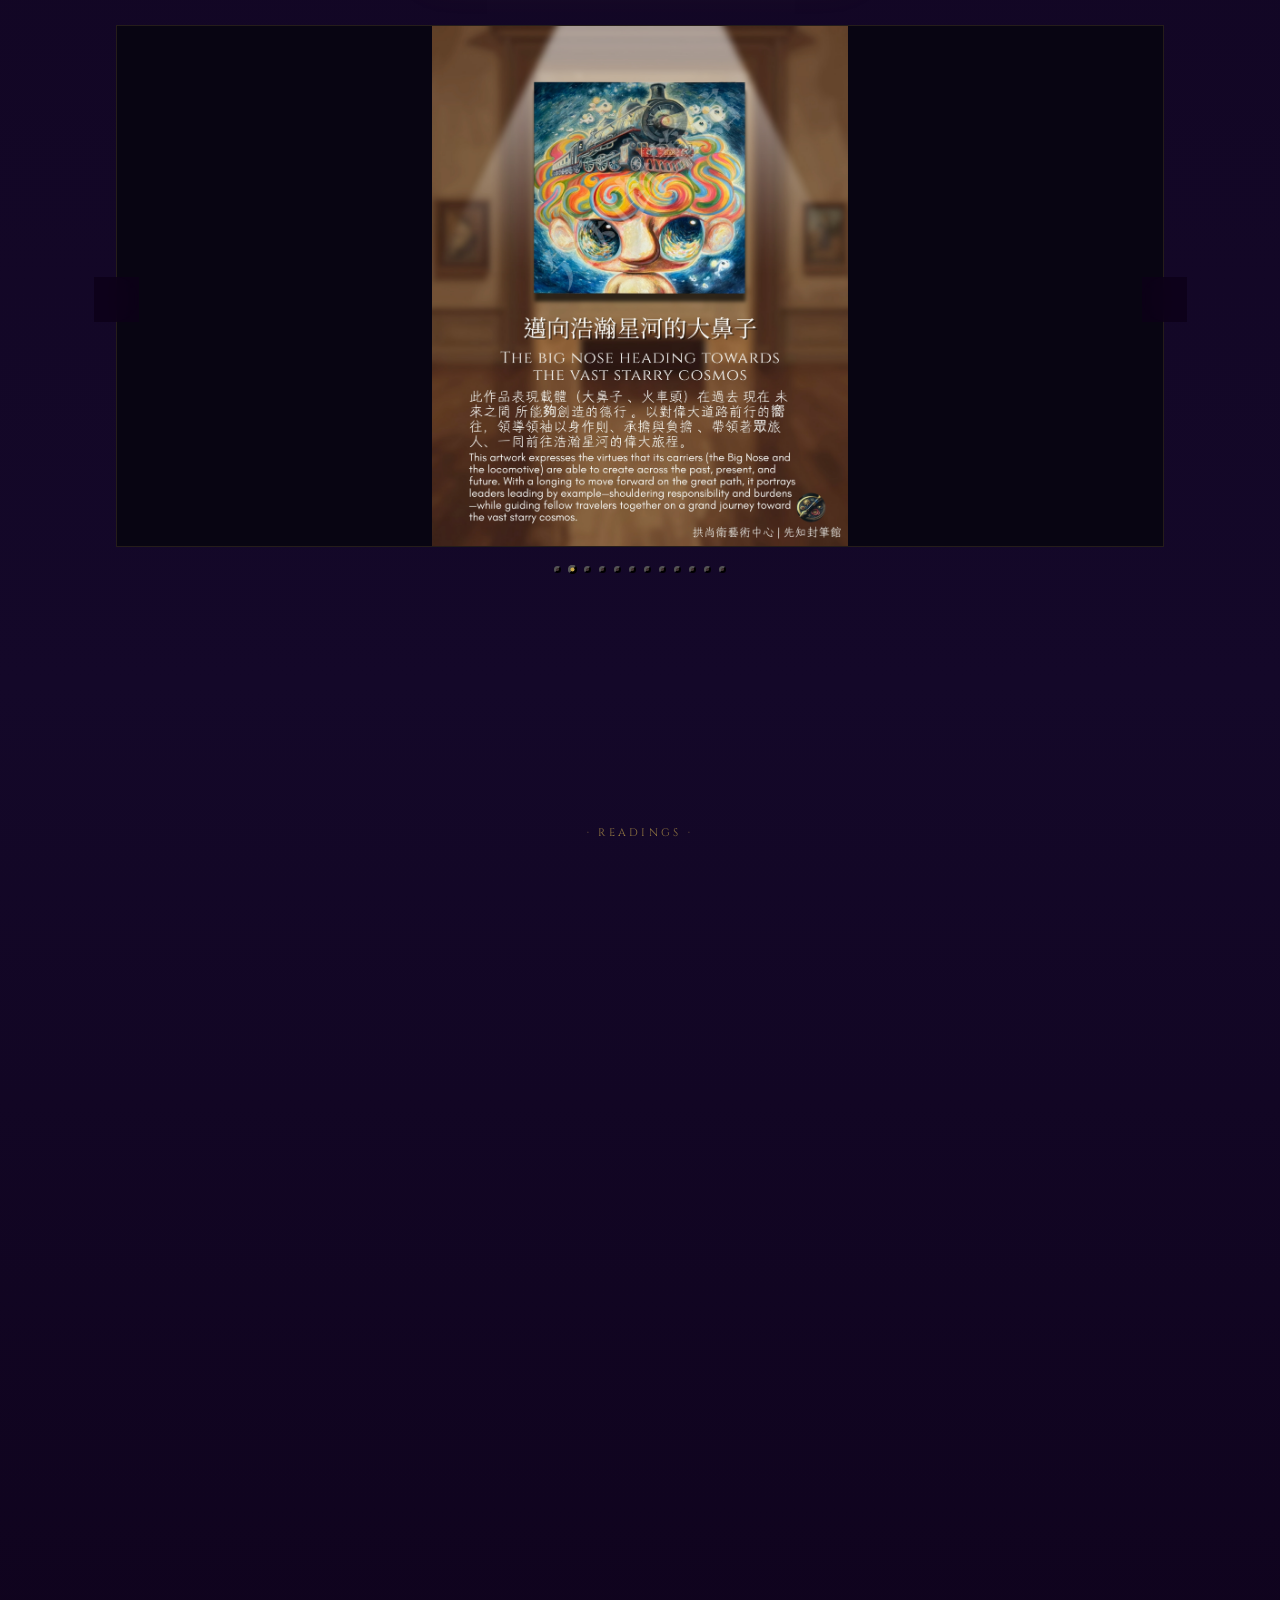
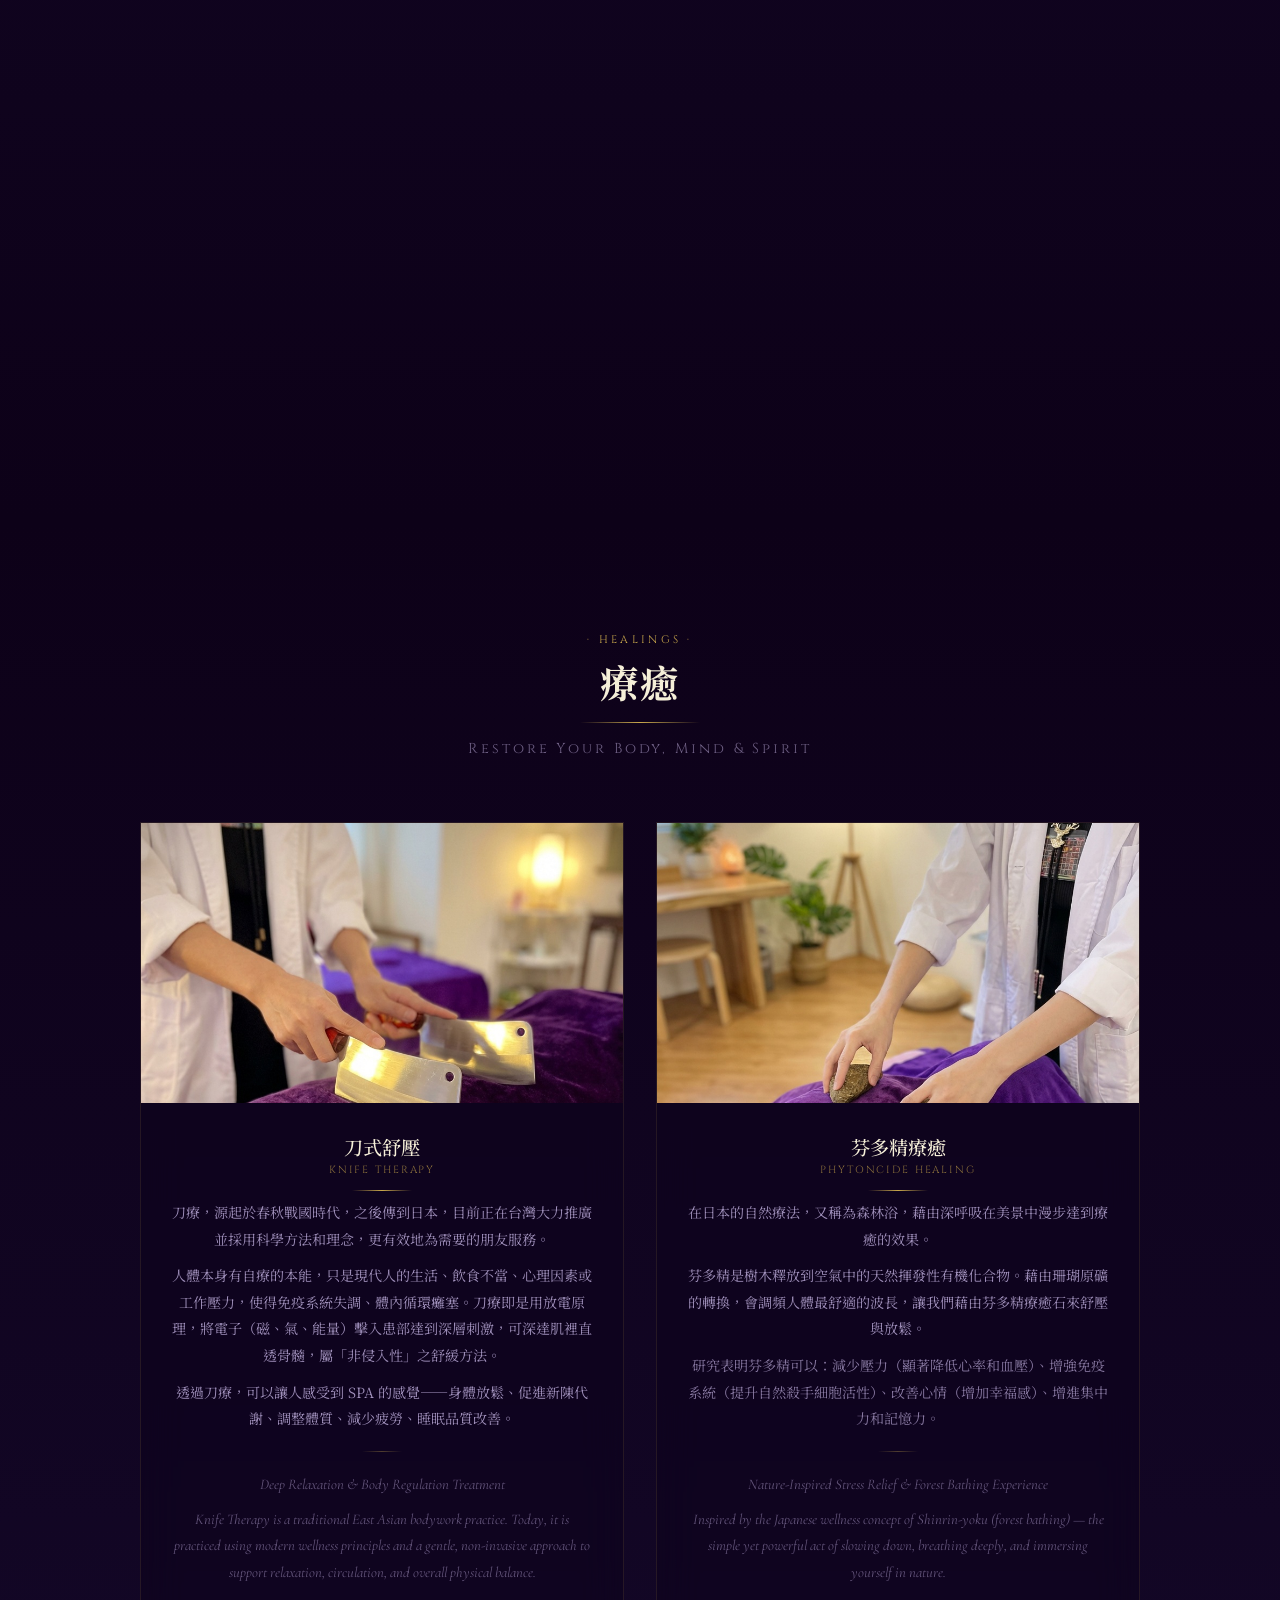
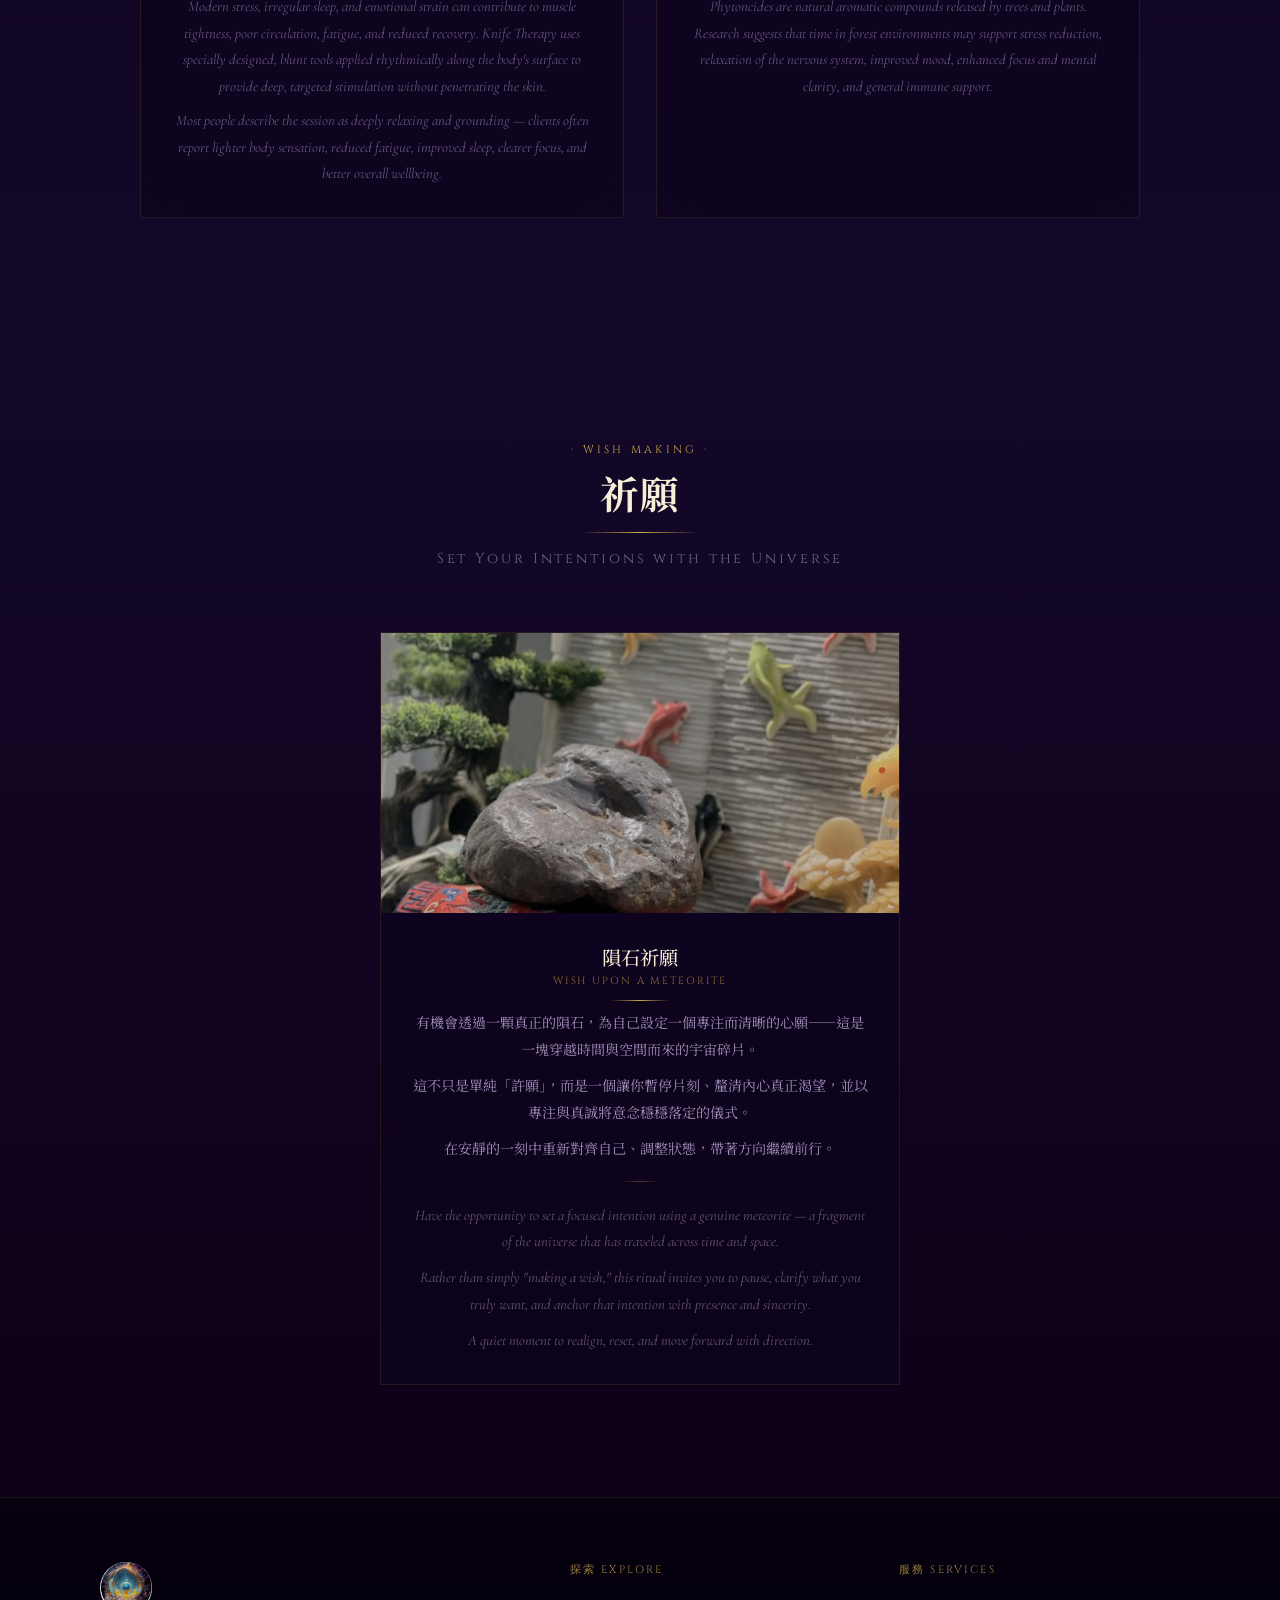
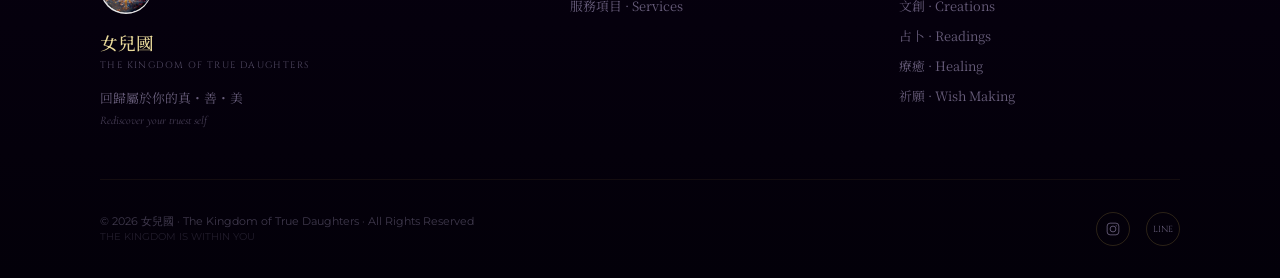
==== commit 3d7f6dc3: "Update prices: totals, remove 鳳凰國師, clean up notes - 錢滾錢 image → v2 - Show total prices: 96,800 / 9," ====
--- a/index.html
+++ b/index.html
@@ -1339,7 +1339,7 @@
   <!-- 錢滾錢 featured product -->
   <div class="ss-featured reveal d2">
     <div class="ss-featured-img">
-      <img src="./references/錢滾錢.png" alt="錢滾錢" loading="lazy">
+      <img src="./references/%E9%8C%A2%E6%BB%BE%E9%8C%A2%20v2.png" alt="錢滾錢" loading="lazy">
     </div>
     <div class="ss-featured-body">
       <div class="ss-card-zh">錢滾錢</div>
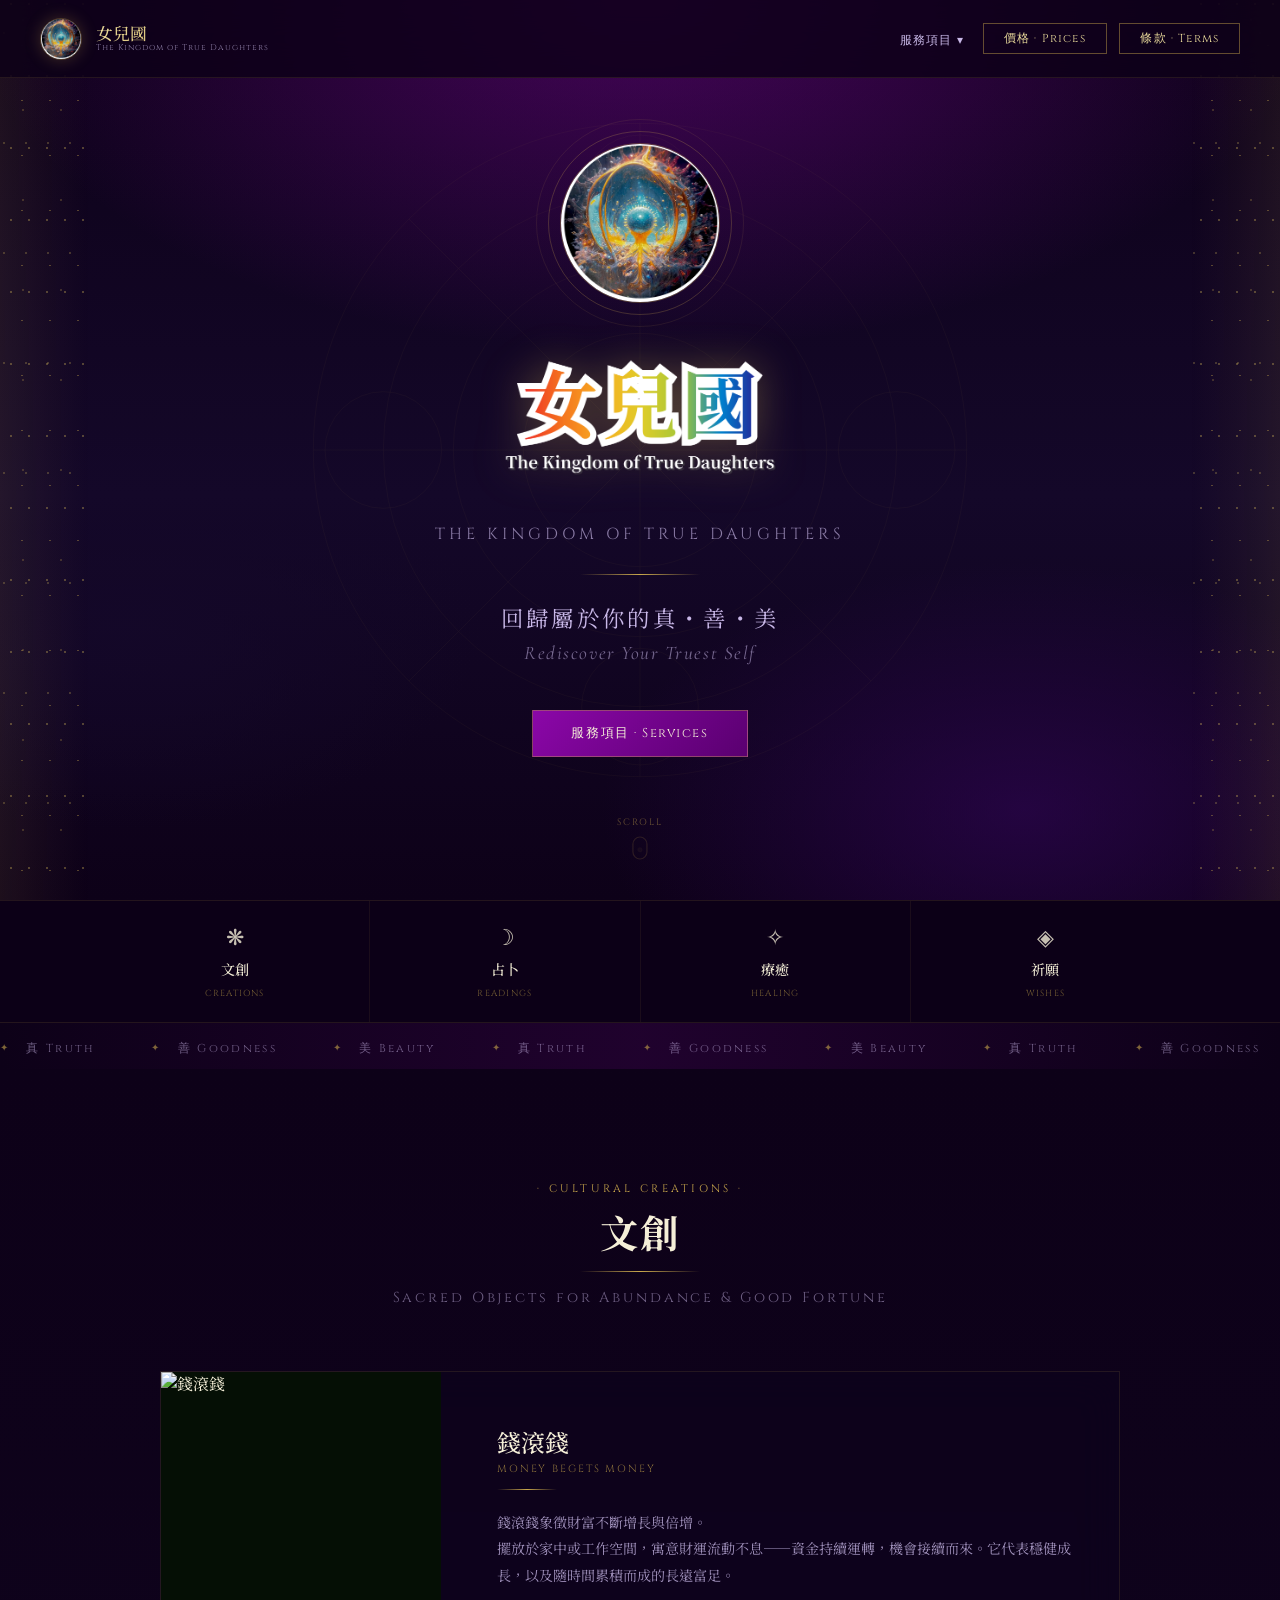
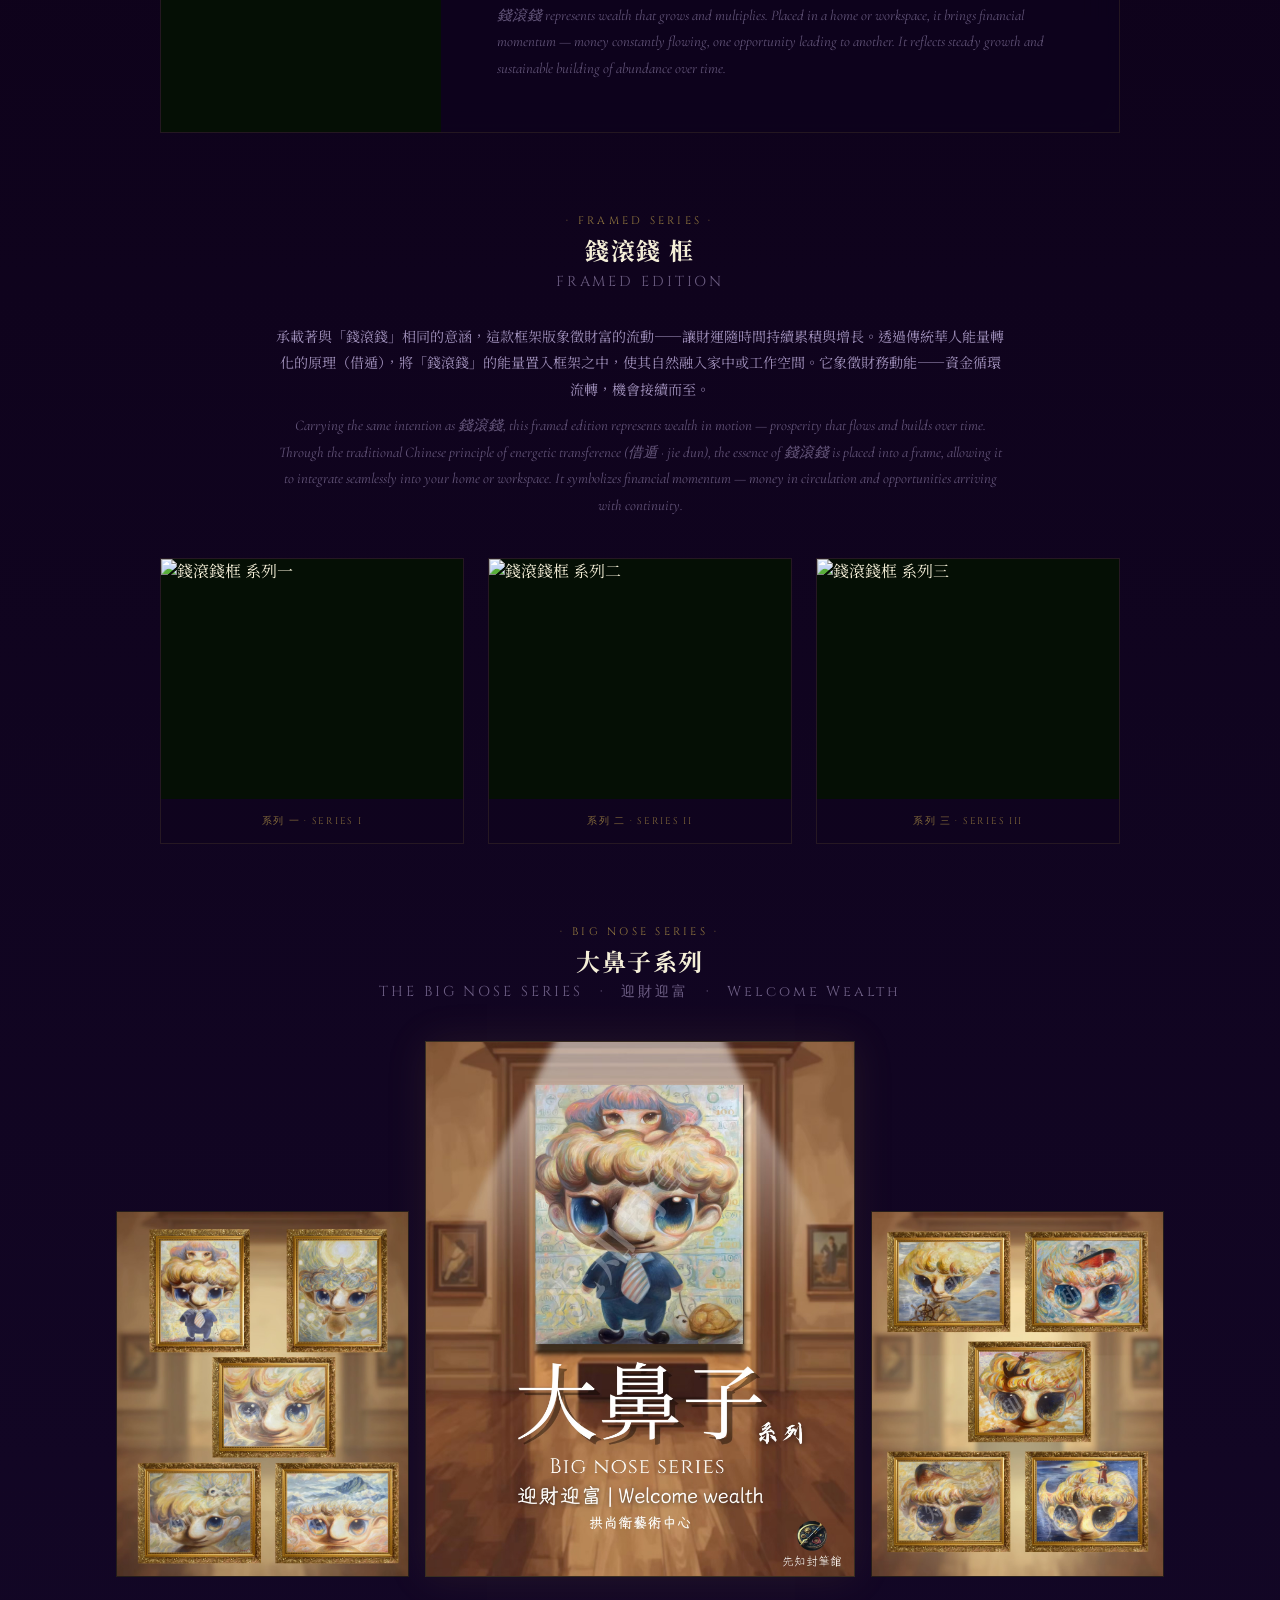
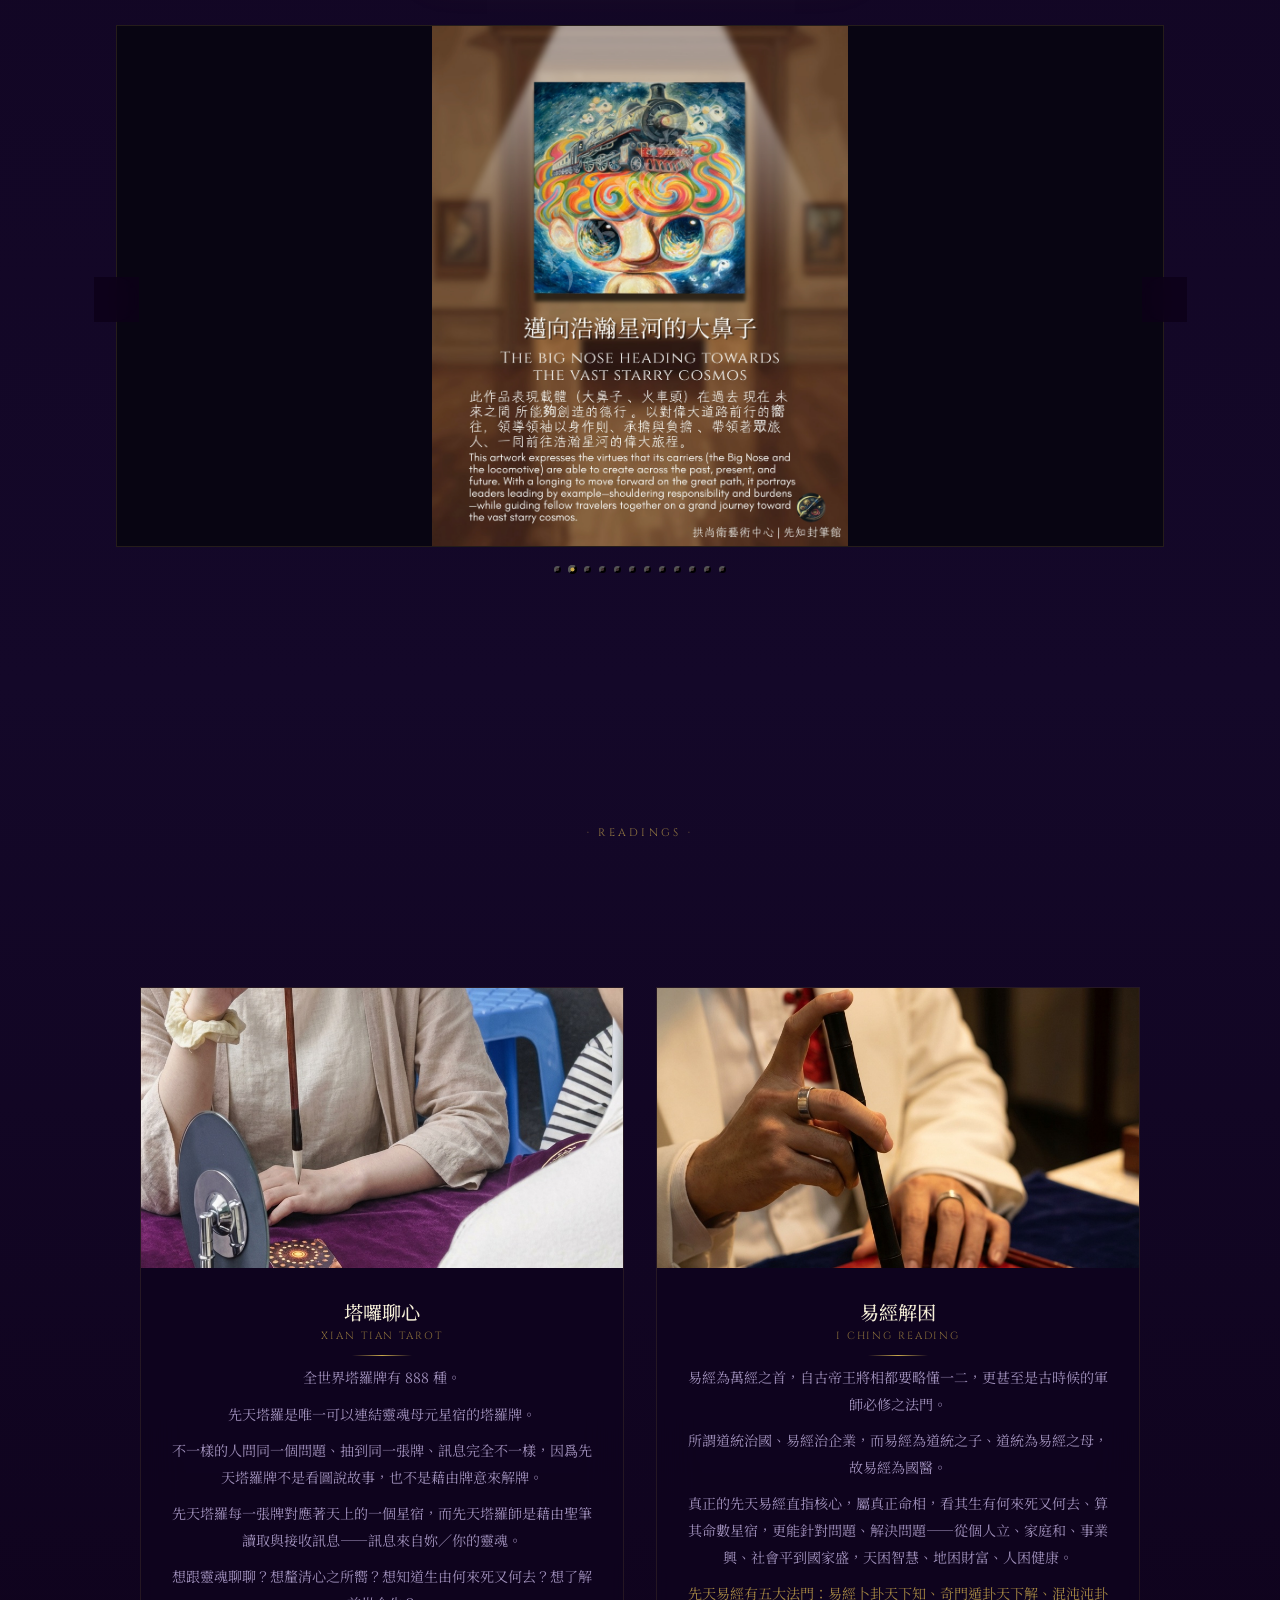
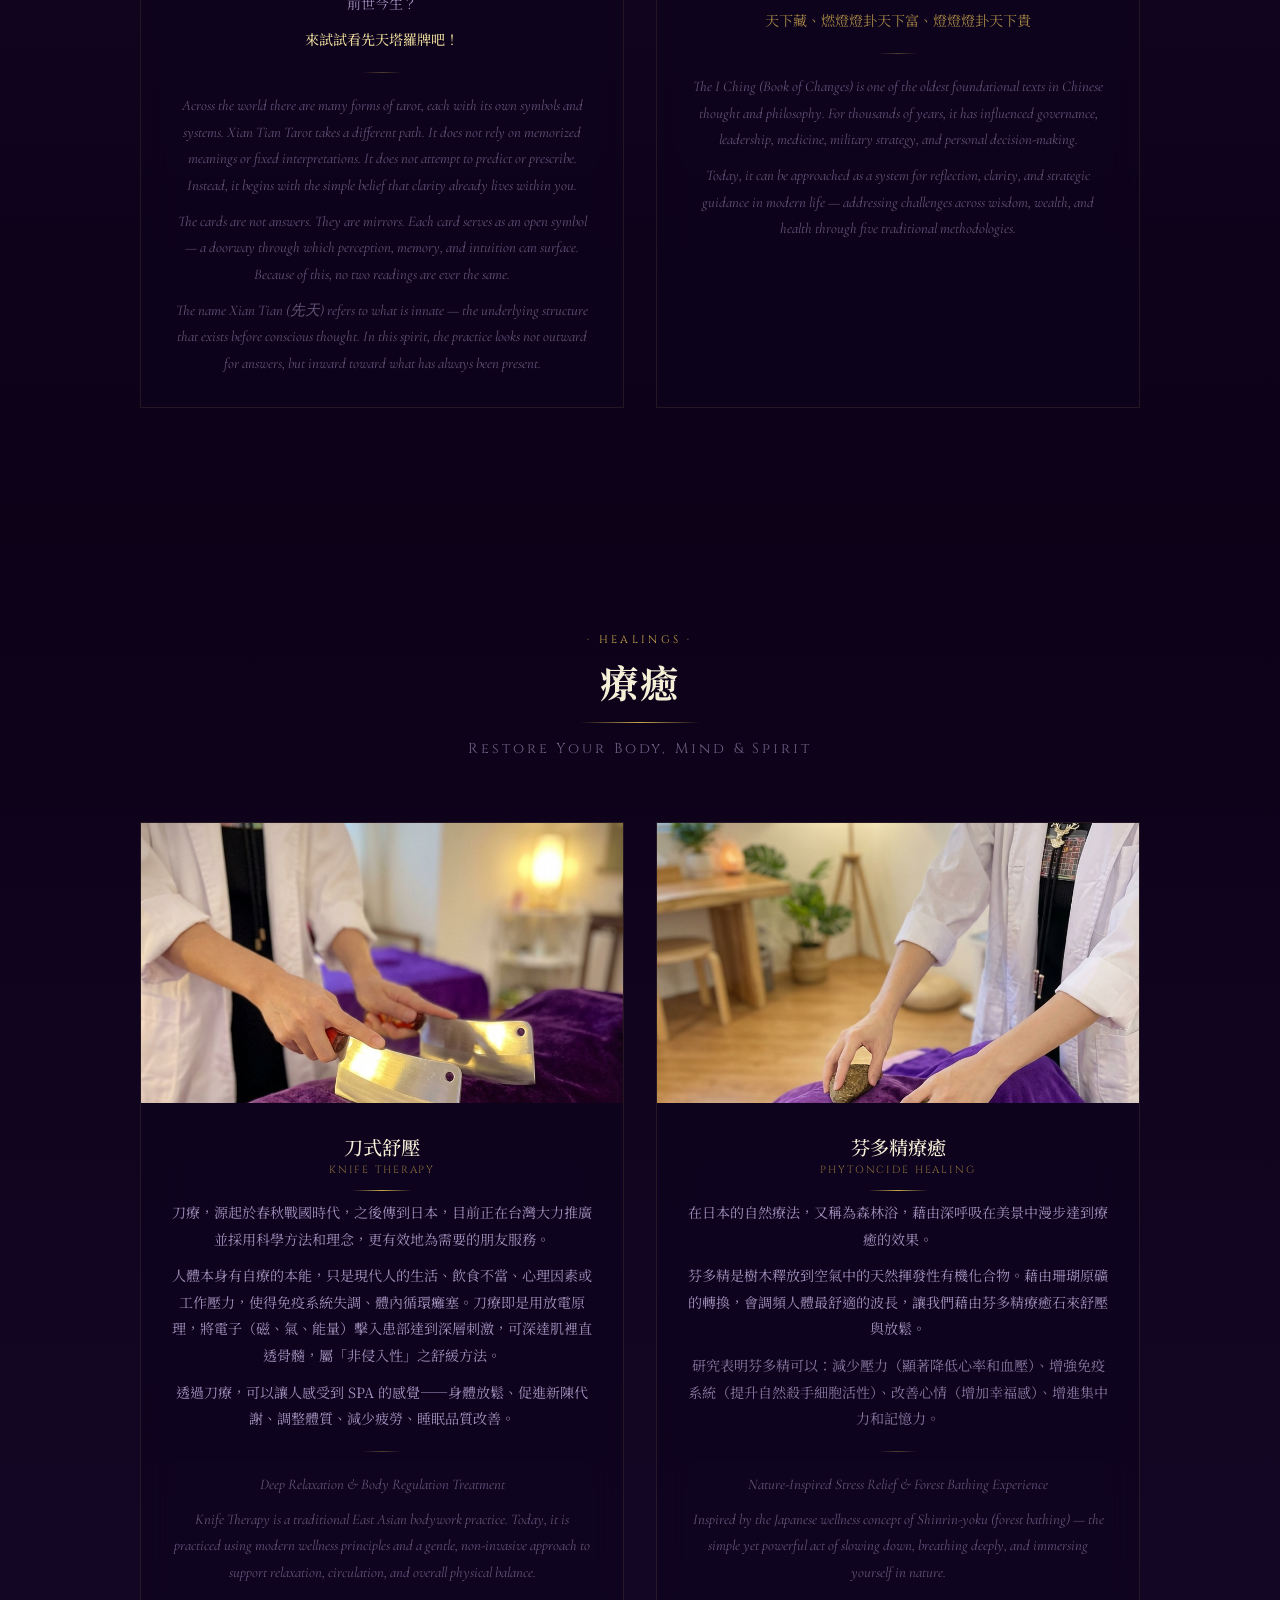
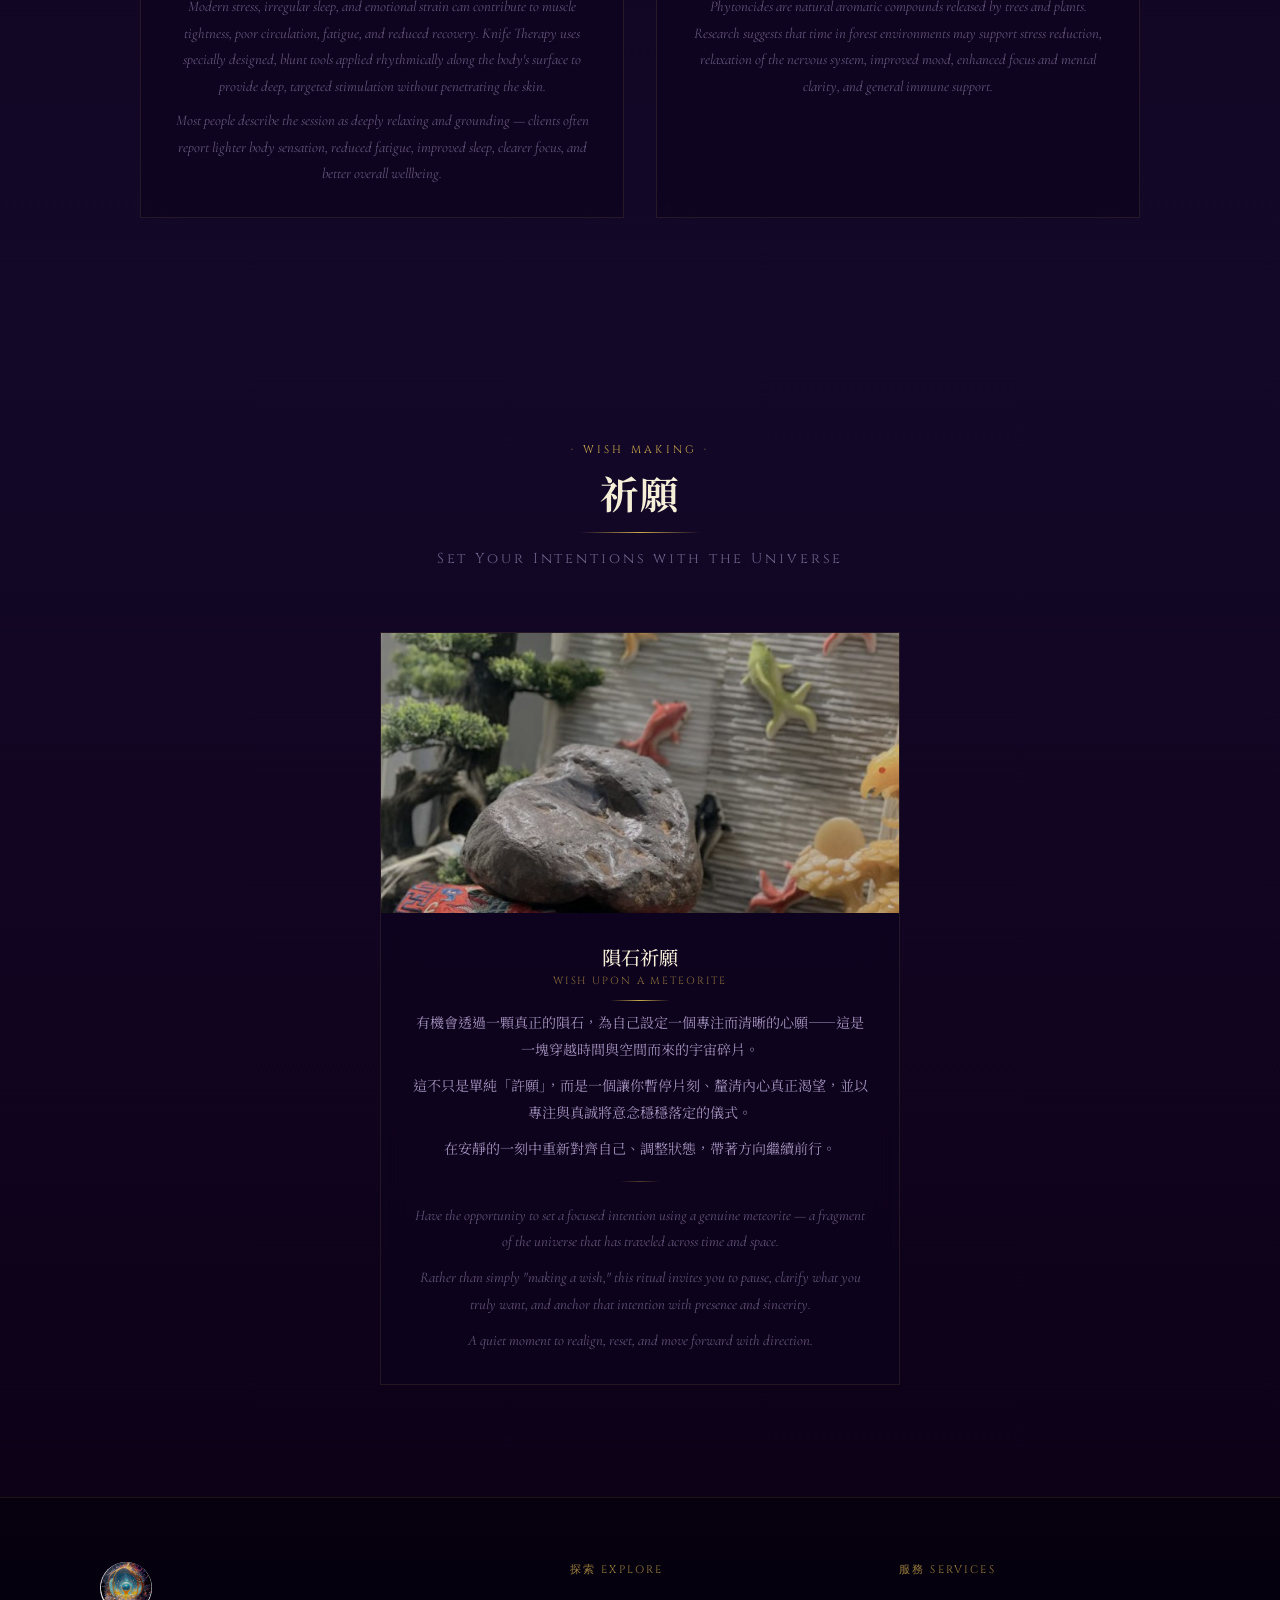
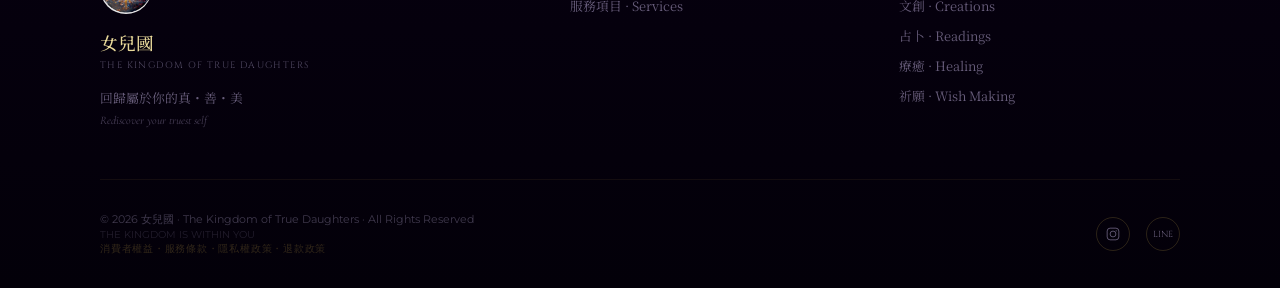
==== commit 44185f48: "Add terms page; integrate into nav on all pages - New terms.html: Consumer Rights, Terms of Service," ====
--- a/index.html
+++ b/index.html
@@ -1172,7 +1172,10 @@
     }
 
     @media (max-width:480px) {
-      .nav-cta { font-size:.65rem;padding:.4rem .8rem;letter-spacing:.06em }
+      .nav-cta { font-size:.58rem;padding:.35rem .6rem;letter-spacing:.04em }
+    }
+    @media (max-width:360px) {
+      .nav-cta { font-size:.52rem;padding:.3rem .5rem }
     }
   </style>
 </head>
@@ -1188,7 +1191,8 @@
   <a href="#readings" class="nav-link f-cinzel" onclick="closeMobile()">占卜</a>
   <a href="#healings" class="nav-link f-cinzel" onclick="closeMobile()">療癒</a>
   <a href="#wishes"   class="nav-link f-cinzel" onclick="closeMobile()">祈願</a>
-  <a href="prices.html" class="nav-link f-cinzel" onclick="closeMobile()">價格</a>
+  <a href="prices.html" class="nav-link f-cinzel" onclick="closeMobile()">價格 · Prices</a>
+  <a href="terms.html" class="nav-link f-cinzel" onclick="closeMobile()">條款 · Terms</a>
 </div>
 
 <!-- ═══════════ NAVBAR ═══════════ -->
@@ -1218,6 +1222,7 @@
 
   <div style="display:flex;align-items:center;gap:.8rem">
     <a href="prices.html" class="nav-cta">價格 · Prices</a>
+    <a href="terms.html" class="nav-cta">條款 · Terms</a>
     <div class="hamburger" id="hamburger" onclick="toggleMobile()" aria-label="Menu">
       <span></span><span></span><span></span>
     </div>
@@ -1602,7 +1607,8 @@
     <div class="footer-bottom">
       <div class="footer-copy">
         © 2026 女兒國 · The Kingdom of True Daughters · All Rights Reserved<br>
-        <span style="opacity:.5;font-size:.6rem">THE KINGDOM IS WITHIN YOU</span>
+        <span style="opacity:.5;font-size:.6rem">THE KINGDOM IS WITHIN YOU</span><br>
+        <a href="terms.html" style="opacity:.45;font-size:.6rem;color:rgba(201,168,76,.5);text-decoration:none;letter-spacing:.08em;transition:opacity .3s" onmouseover="this.style.opacity=.85" onmouseout="this.style.opacity=.45">消費者權益・服務條款・隱私權政策・退款政策</a>
       </div>
 
       <div class="footer-socials">
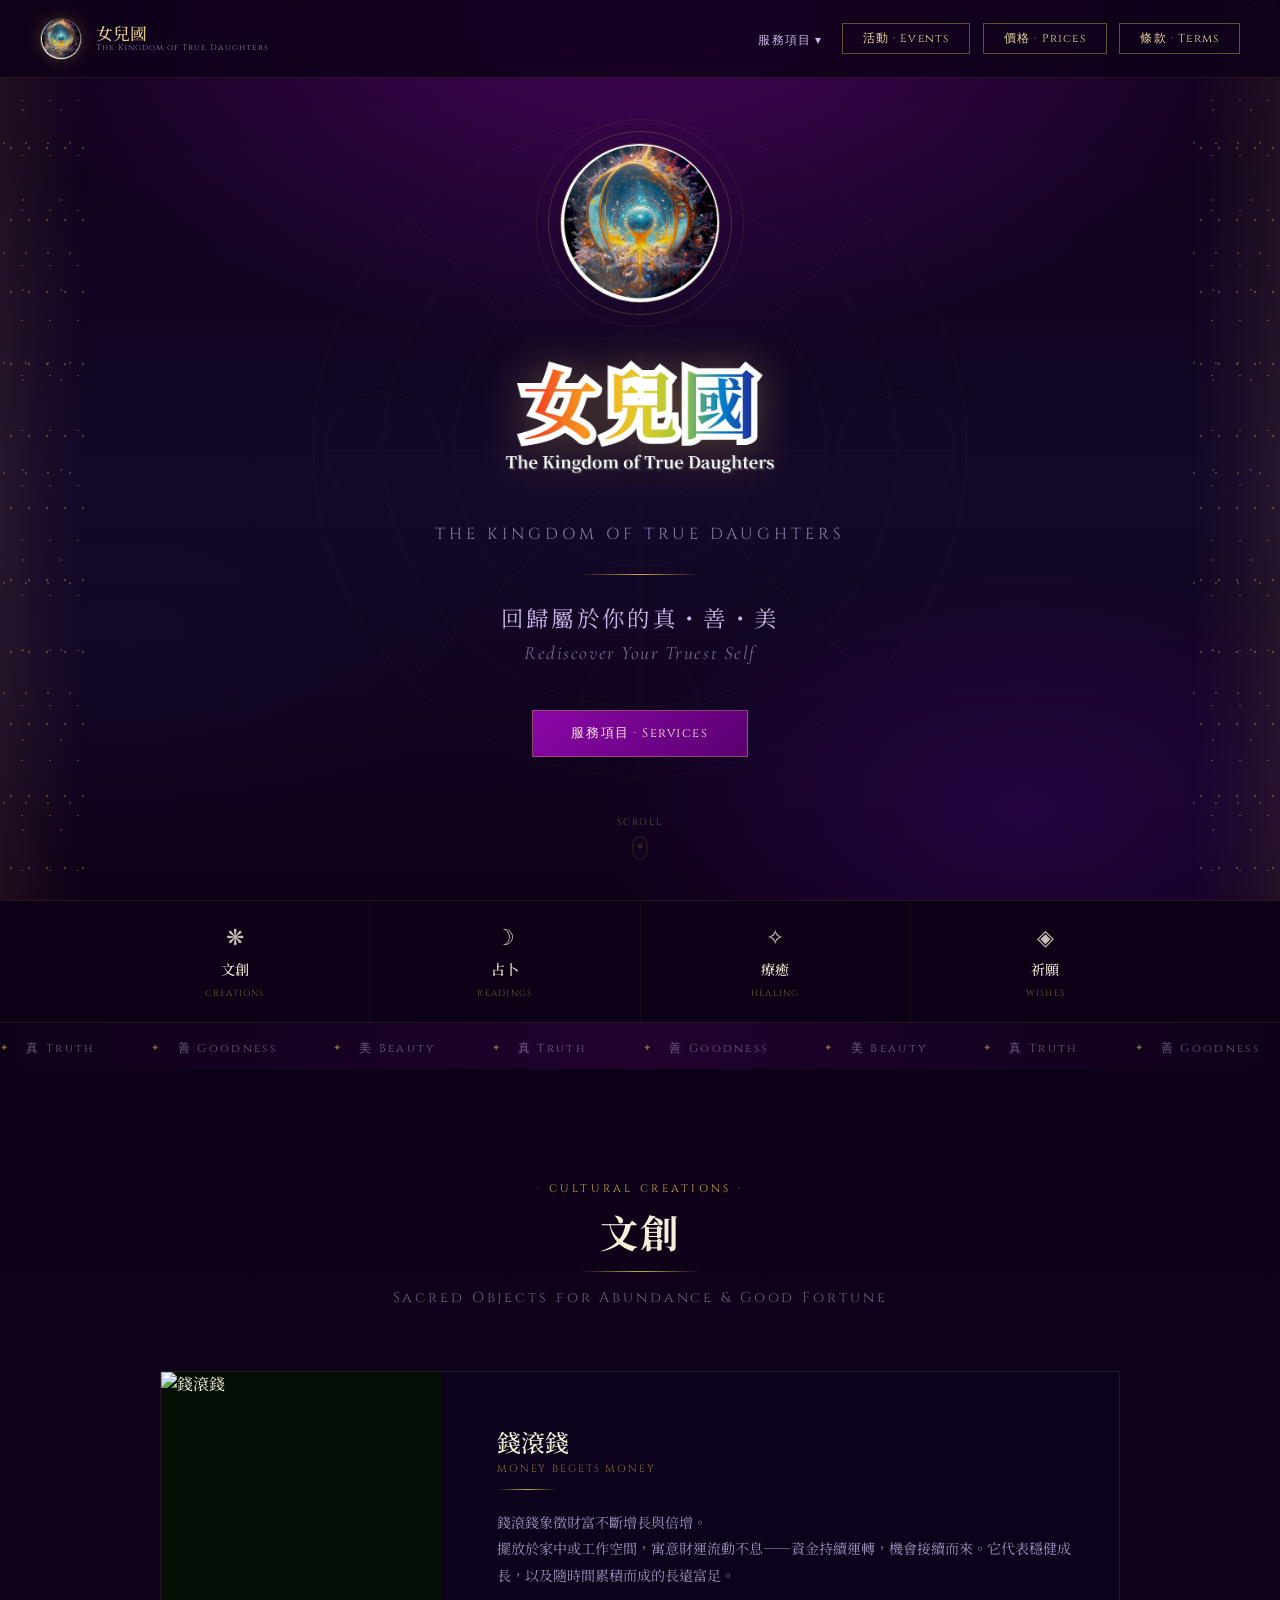
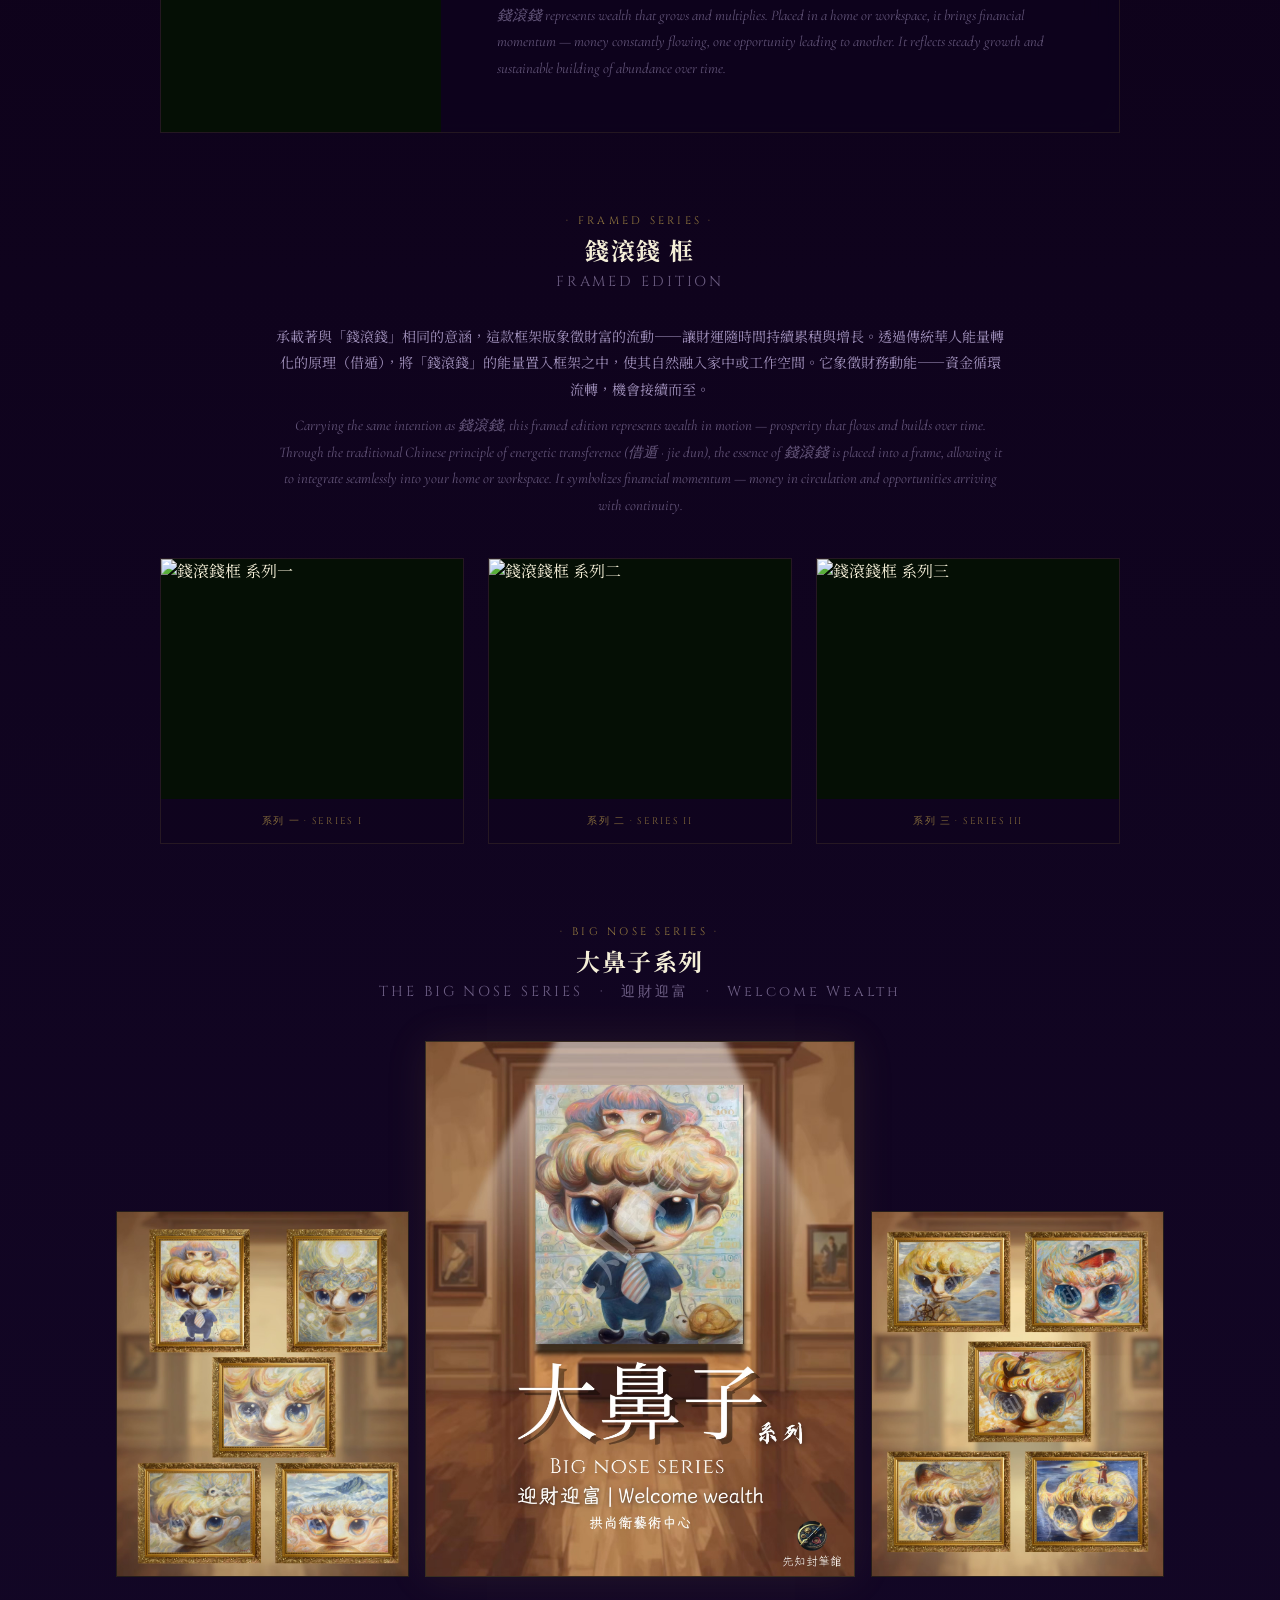
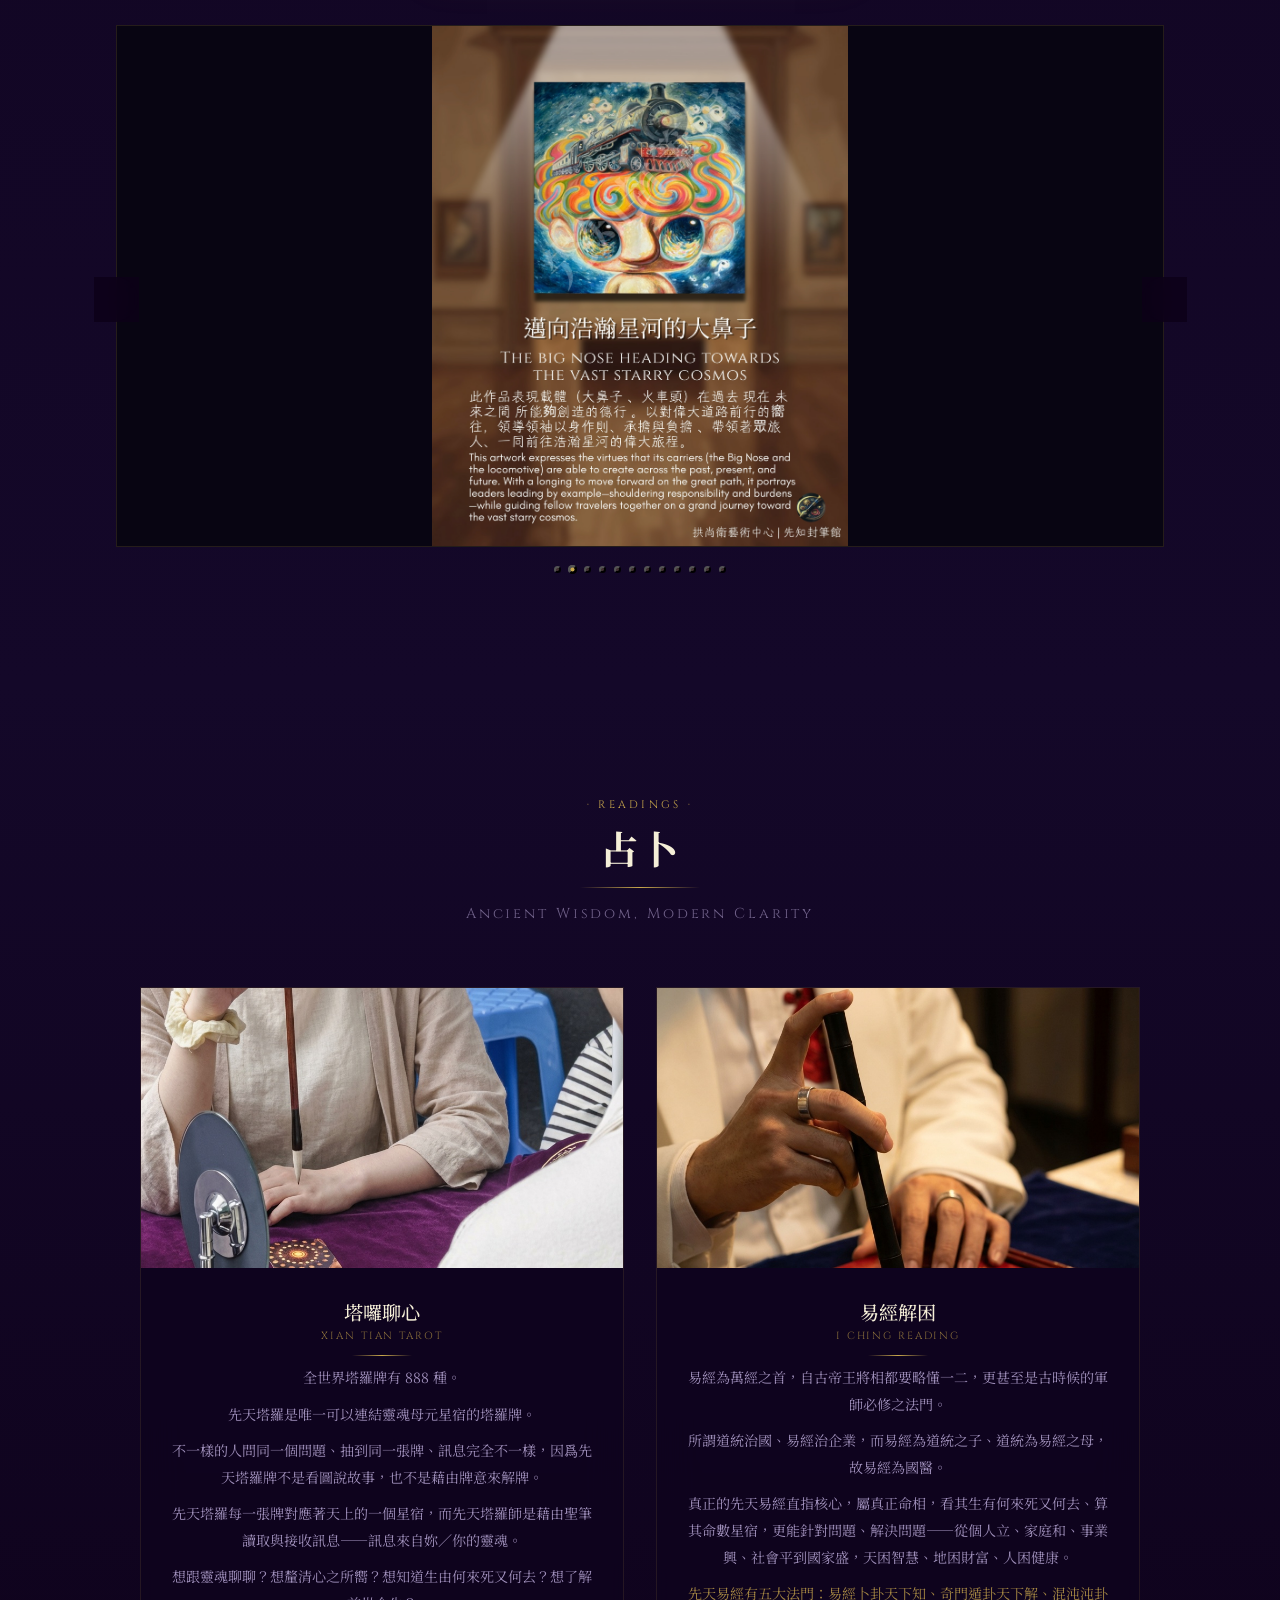
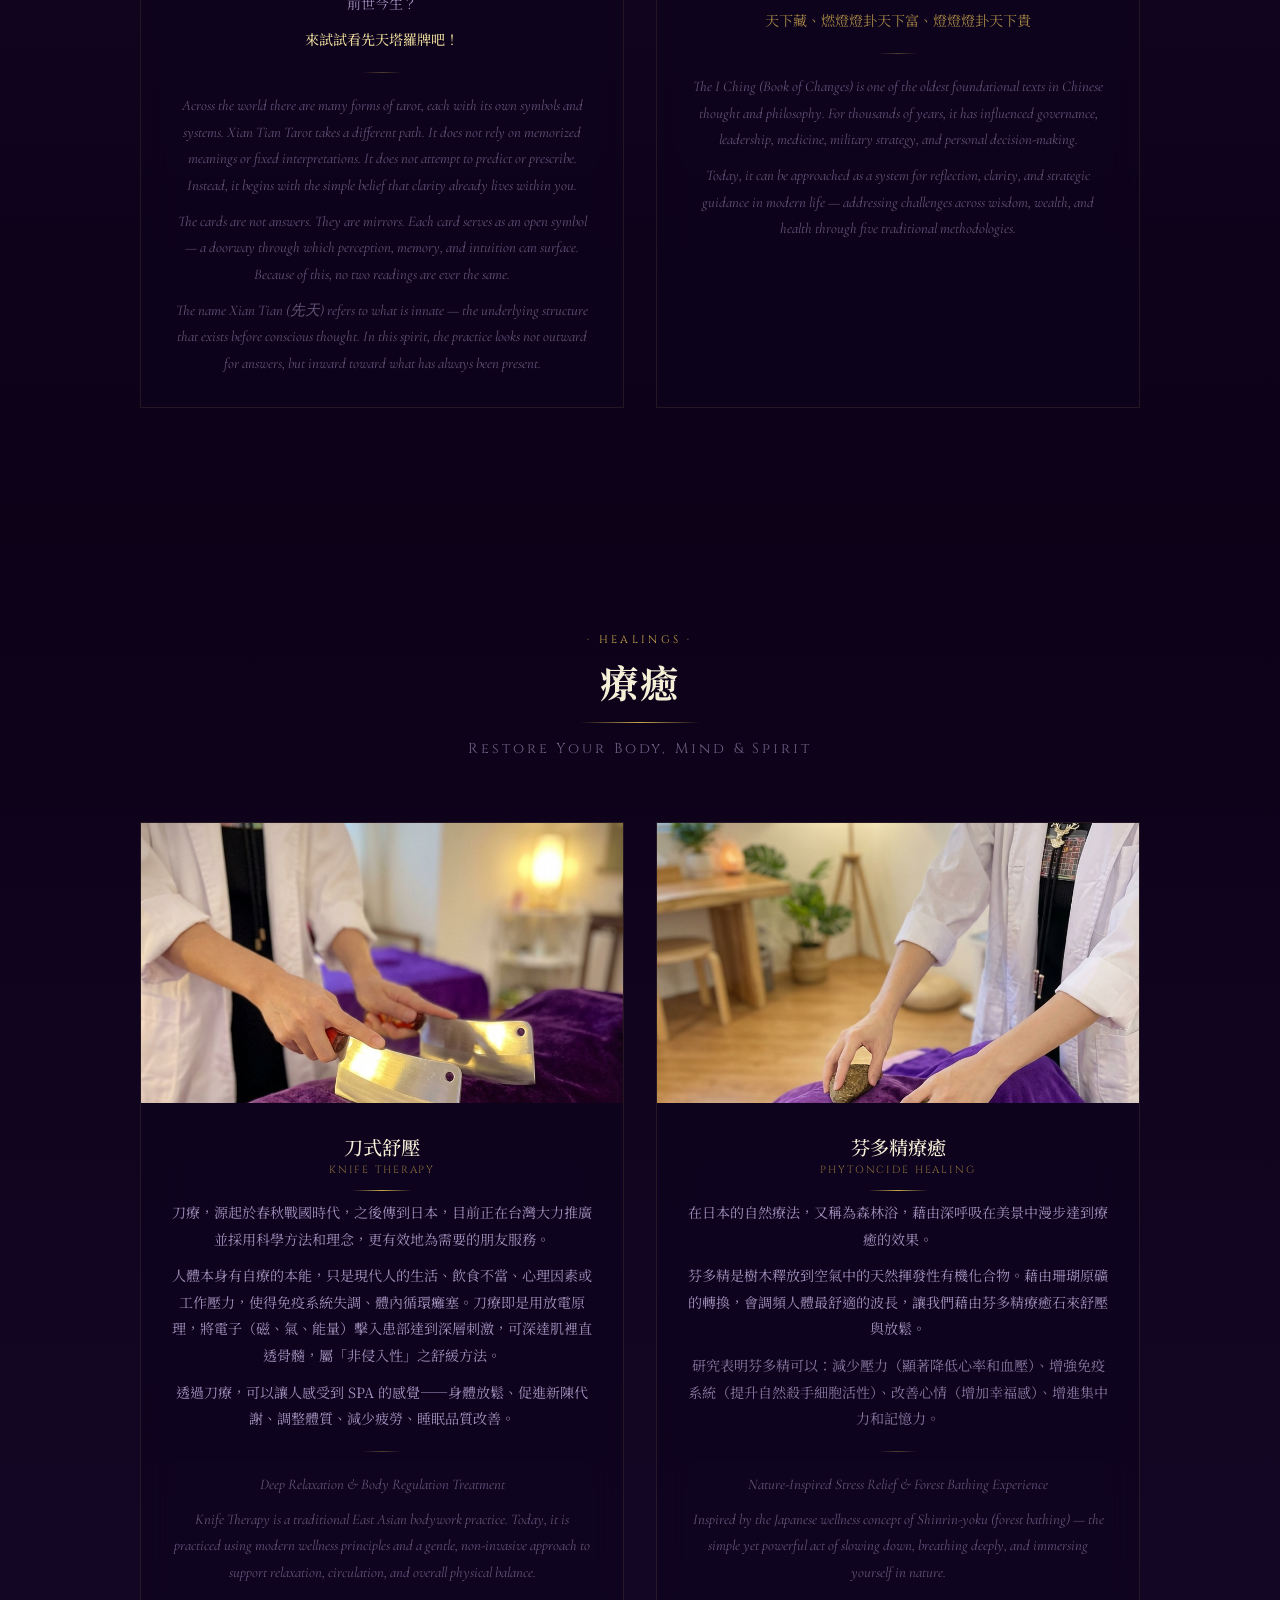
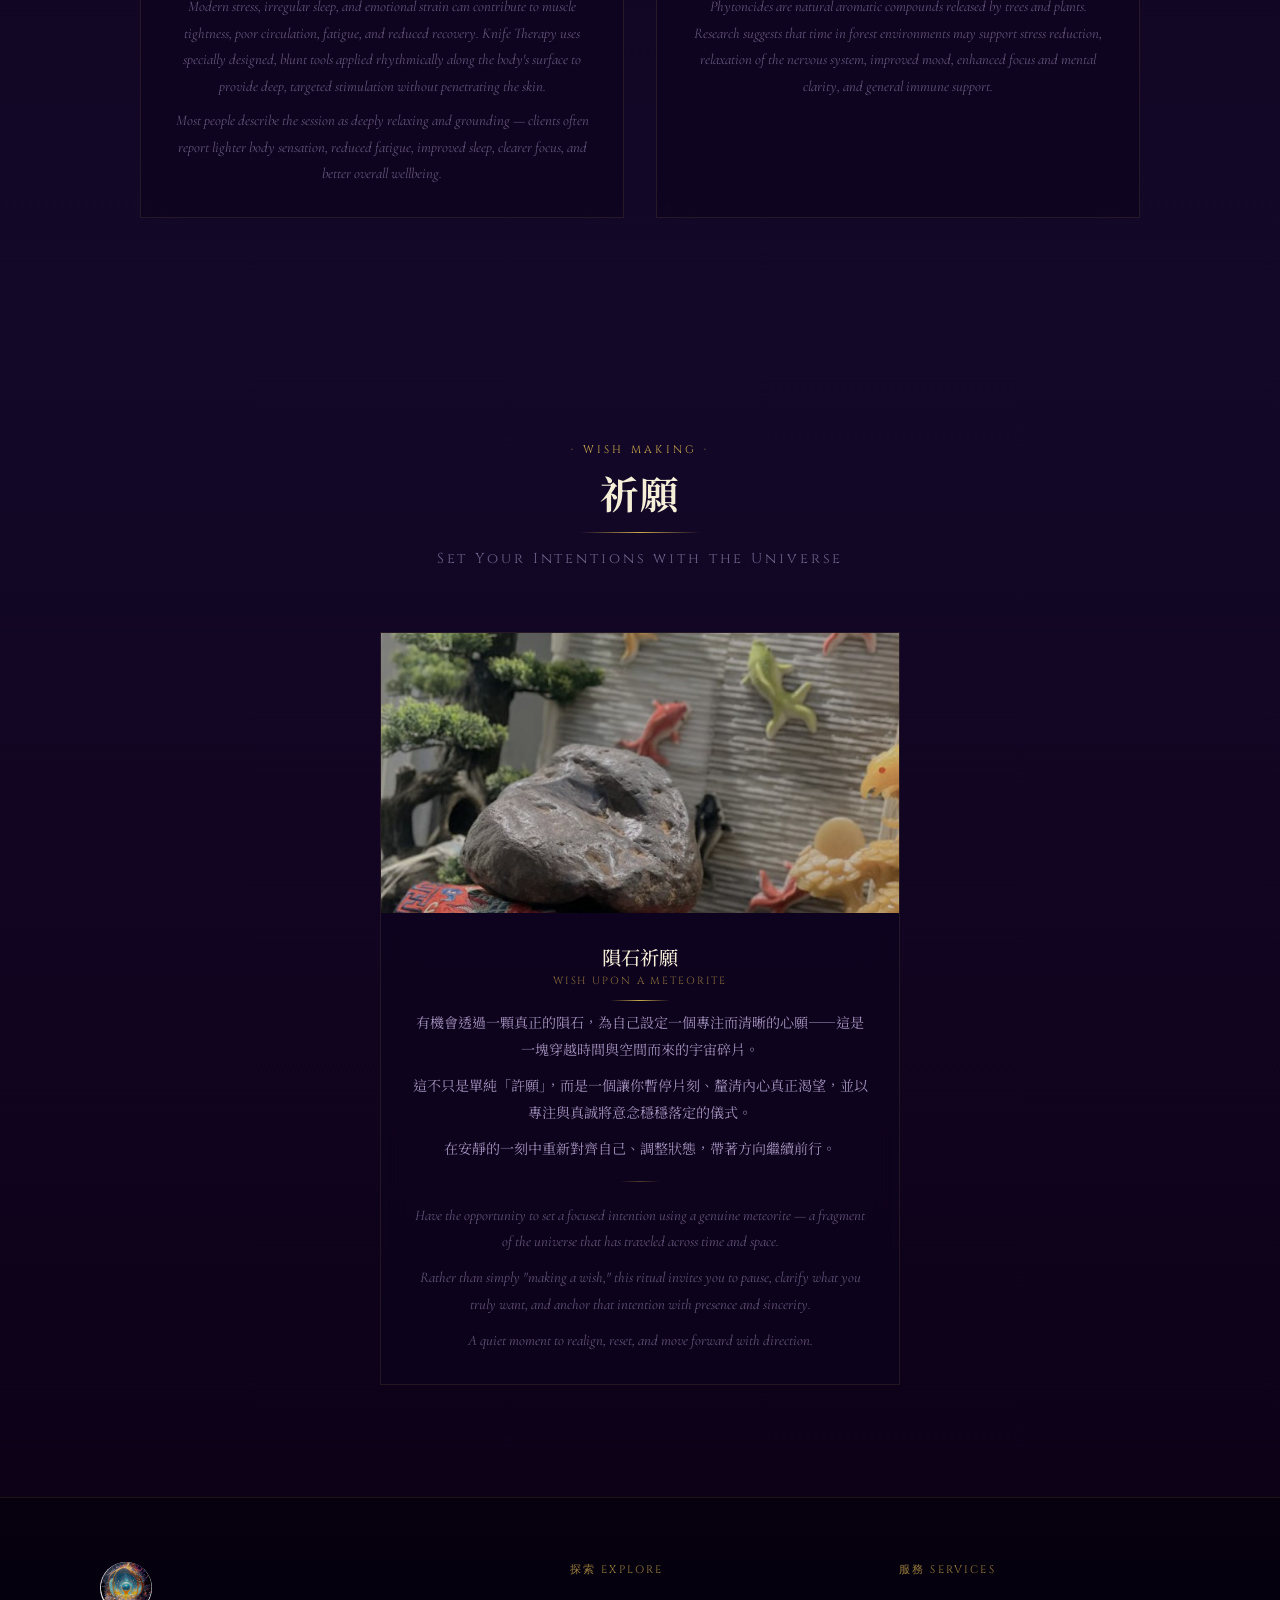
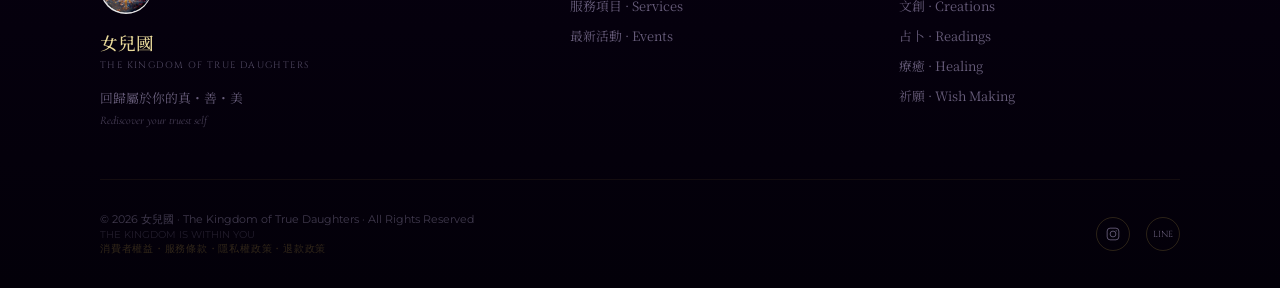
==== commit 008ab106: "Add 最新活動 events section: listing page + 花東三日侑 detail page New activities.html lists upcoming trips a" ====
--- a/index.html
+++ b/index.html
@@ -1177,6 +1177,11 @@
     @media (max-width:360px) {
       .nav-cta { font-size:.52rem;padding:.3rem .5rem }
     }
+    @media (max-width:560px) {
+      /* Only one pinned CTA fits next to the logo + hamburger at phone widths;
+         Events & Terms stay reachable via the hamburger's mobile-nav list. */
+      .nav-cta-secondary { display:none }
+    }
   </style>
 </head>
 <body>
@@ -1191,6 +1196,7 @@
   <a href="#readings" class="nav-link f-cinzel" onclick="closeMobile()">占卜</a>
   <a href="#healings" class="nav-link f-cinzel" onclick="closeMobile()">療癒</a>
   <a href="#wishes"   class="nav-link f-cinzel" onclick="closeMobile()">祈願</a>
+  <a href="activities.html" class="nav-link f-cinzel" onclick="closeMobile()">活動 · Events</a>
   <a href="prices.html" class="nav-link f-cinzel" onclick="closeMobile()">價格 · Prices</a>
   <a href="terms.html" class="nav-link f-cinzel" onclick="closeMobile()">條款 · Terms</a>
 </div>
@@ -1221,8 +1227,9 @@
   </div>
 
   <div style="display:flex;align-items:center;gap:.8rem">
+    <a href="activities.html" class="nav-cta nav-cta-secondary">活動 · Events</a>
     <a href="prices.html" class="nav-cta">價格 · Prices</a>
-    <a href="terms.html" class="nav-cta">條款 · Terms</a>
+    <a href="terms.html" class="nav-cta nav-cta-secondary">條款 · Terms</a>
     <div class="hamburger" id="hamburger" onclick="toggleMobile()" aria-label="Menu">
       <span></span><span></span><span></span>
     </div>
@@ -1587,7 +1594,8 @@
       <div>
         <div class="footer-col-title">探索 EXPLORE</div>
         <div class="footer-links">
-          <a href="#wenqi"    class="footer-link">服務項目 · Services</a>
+          <a href="#wenqi"        class="footer-link">服務項目 · Services</a>
+          <a href="activities.html" class="footer-link">最新活動 · Events</a>
         </div>
       </div>
 
